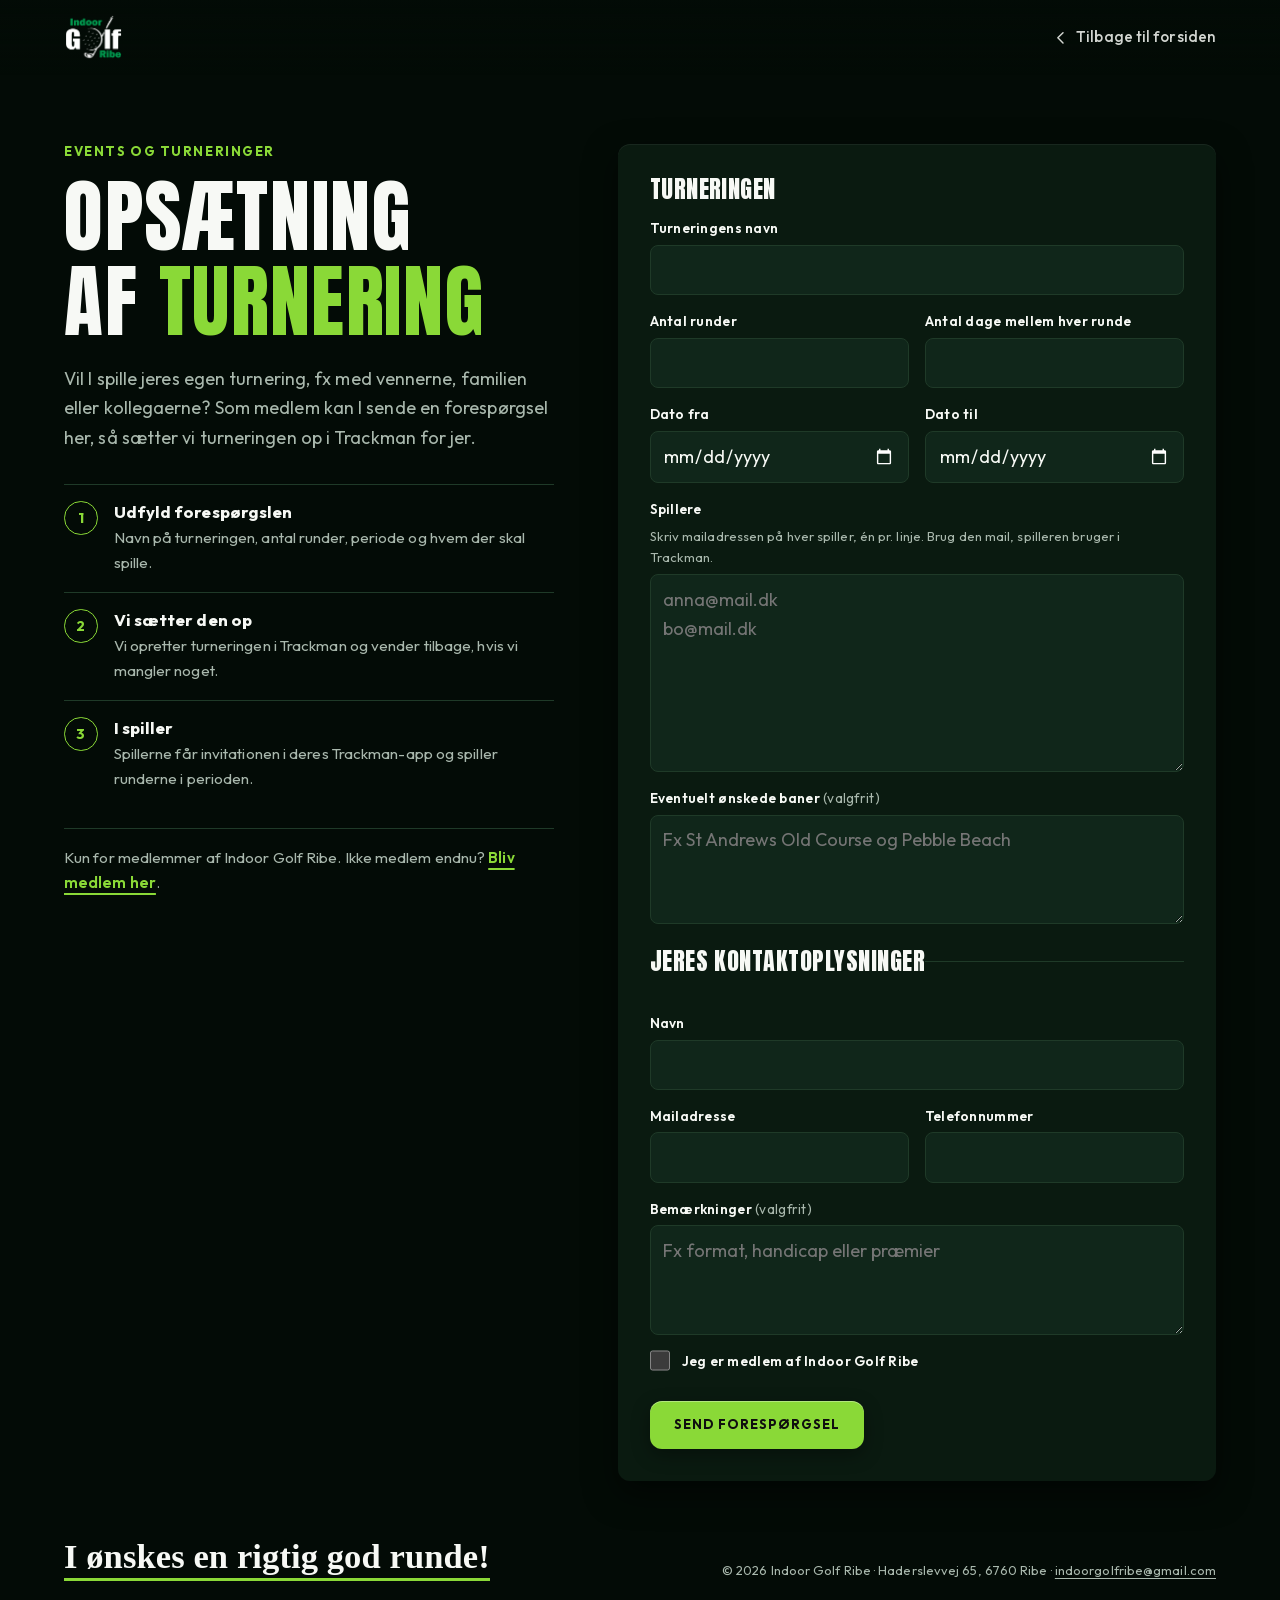
==== turnering.html @ a39b37d8 "Udgivelse 2026-11-09 09:23" ====
<!doctype html>
<html lang="da">
<head>
<meta charset="utf-8">
<meta name="viewport" content="width=device-width, initial-scale=1, viewport-fit=cover">
<title>Opsætning af turnering · Indoor Golf Ribe</title>
<meta name="description" content="Medlemmer af Indoor Golf Ribe kan få deres egen Trackman-turnering sat op, fx en privatturnering med vennerne. Send en forespørgsel med runder, datoer og spillere.">
<meta name="theme-color" content="#030b06">
<link rel="canonical" href="https://indoorgolfribe.dk/turnering.html">
<meta property="og:type" content="website">
<meta property="og:url" content="https://indoorgolfribe.dk/turnering.html">
<meta property="og:site_name" content="Indoor Golf Ribe">
<meta property="og:title" content="Opsætning af turnering · Indoor Golf Ribe">
<meta property="og:description" content="Få jeres egen Trackman-turnering sat op i Indoor Golf Ribe.">
<meta property="og:image" content="https://indoorgolfribe.dk/assets/og.jpg">
<meta property="og:locale" content="da_DK">
<link rel="icon" type="image/png" href="assets/favicon.png">
<link rel="preload" href="assets/fonts/anton-latin.woff2?v=20261109a" as="font" type="font/woff2" crossorigin>
<link rel="preload" href="assets/fonts/outfit-latin.woff2" as="font" type="font/woff2" crossorigin>
<link rel="stylesheet" href="fonts.css?v=20261109a">
<link rel="stylesheet" href="scrollcraft.css?v=20261109a">
<link rel="stylesheet" href="site.css?v=20261109b">
</head>
<body class="tpage-body">

<a class="skip" href="#turneringForm">Spring til formularen</a>

<header class="bar">
  <a class="bar__mark" href="./" aria-label="Indoor Golf Ribe, til forsiden">
    <img src="assets/logo-reversed.webp" width="480" height="377" alt="Indoor Golf Ribe">
  </a>
  <a class="bar__back" href="./#events"><svg viewBox="0 0 24 24" aria-hidden="true"><path d="M15 5l-7 7 7 7"/></svg>Tilbage til forsiden</a>
</header>

<main class="tpage">
  <div class="tpage__intro">
    <p class="tpage__kicker">Events og turneringer</p>
    <h1 class="sc-display sc-display--md tpage__title">Opsætning af <span class="acc">turnering</span></h1>
    <p class="sc-body tpage__lede">Vil I spille jeres egen turnering, fx med vennerne, familien eller kollegaerne? Som medlem kan I sende en forespørgsel her, så sætter vi turneringen op i Trackman for jer.</p>
    <ol class="tpage__steps">
      <li><span class="tpage__no">1</span><div><h2>Udfyld forespørgslen</h2><p>Navn på turneringen, antal runder, periode og hvem der skal spille.</p></div></li>
      <li><span class="tpage__no">2</span><div><h2>Vi sætter den op</h2><p>Vi opretter turneringen i Trackman og vender tilbage, hvis vi mangler noget.</p></div></li>
      <li><span class="tpage__no">3</span><div><h2>I spiller</h2><p>Spillerne får invitationen i deres Trackman-app og spiller runderne i perioden.</p></div></li>
    </ol>
    <p class="tpage__note">Kun for medlemmer af Indoor Golf Ribe. Ikke medlem endnu? <a class="link" href="./#kontakt">Bliv medlem her</a>.</p>
  </div>

  <form class="form tform" id="turneringForm" novalidate>
    <input type="hidden" name="access_key" value="275f80af-0066-410f-8146-d2064bddc298">
    <input type="hidden" name="subject" value="Ny turneringsforespørgsel fra indoorgolfribe.dk">
    <input type="hidden" name="from_name" value="Indoor Golf Ribe · turneringer">
    <input type="checkbox" name="botcheck" class="form__hp" tabindex="-1" autocomplete="off" aria-hidden="true">

    <fieldset class="tform__group">
      <legend>Turneringen</legend>
      <div class="field">
        <label for="t-navn">Turneringens navn</label>
        <input id="t-navn" name="turnering" autocomplete="off" maxlength="80" required>
        <p class="field__err" id="e-t-navn"></p>
      </div>
      <div class="field field--half">
        <label for="t-runder">Antal runder</label>
        <input id="t-runder" name="runder" type="number" inputmode="numeric" min="1" max="52" required>
        <p class="field__err" id="e-t-runder"></p>
      </div>
      <div class="field field--half">
        <label for="t-mellem">Antal dage mellem hver runde</label>
        <input id="t-mellem" name="dage_mellem_runder" type="number" inputmode="numeric" min="0" max="365" required>
        <p class="field__err" id="e-t-mellem"></p>
      </div>
      <div class="field field--half">
        <label for="t-fra">Dato fra</label>
        <input id="t-fra" name="dato_fra" type="date" required>
        <p class="field__err" id="e-t-fra"></p>
      </div>
      <div class="field field--half">
        <label for="t-til">Dato til</label>
        <input id="t-til" name="dato_til" type="date" required>
        <p class="field__err" id="e-t-til"></p>
      </div>
      <div class="field">
        <label for="t-spillere">Spillere</label>
        <p class="field__hint" id="h-t-spillere">Skriv mailadressen på hver spiller, én pr. linje. Brug den mail, spilleren bruger i Trackman.</p>
        <textarea id="t-spillere" name="spillere" rows="6" aria-describedby="h-t-spillere" placeholder="anna@mail.dk&#10;bo@mail.dk" required></textarea>
        <p class="field__count" id="c-t-spillere" aria-live="polite"></p>
        <p class="field__err" id="e-t-spillere"></p>
      </div>
      <div class="field">
        <label for="t-baner">Eventuelt ønskede baner <span class="opt">(valgfrit)</span></label>
        <textarea id="t-baner" name="oenskede_baner" rows="3" placeholder="Fx St Andrews Old Course og Pebble Beach"></textarea>
      </div>
    </fieldset>

    <fieldset class="tform__group">
      <legend>Jeres kontaktoplysninger</legend>
      <div class="field">
        <label for="t-kname">Navn</label>
        <input id="t-kname" name="navn" autocomplete="name" required>
        <p class="field__err" id="e-t-kname"></p>
      </div>
      <div class="field field--half">
        <label for="t-kmail">Mailadresse</label>
        <input id="t-kmail" name="email" type="email" autocomplete="email" required>
        <p class="field__err" id="e-t-kmail"></p>
      </div>
      <div class="field field--half">
        <label for="t-ktel">Telefonnummer</label>
        <input id="t-ktel" name="telefon" type="tel" autocomplete="tel" inputmode="tel" required>
        <p class="field__err" id="e-t-ktel"></p>
      </div>
      <div class="field">
        <label for="t-note">Bemærkninger <span class="opt">(valgfrit)</span></label>
        <textarea id="t-note" name="bemaerkninger" rows="3" placeholder="Fx format, handicap eller præmier"></textarea>
      </div>
      <div class="field">
        <label class="check" for="t-medlem">
          <input id="t-medlem" name="medlem" type="checkbox" value="Ja" required>
          <span>Jeg er medlem af Indoor Golf Ribe</span>
        </label>
        <p class="field__err" id="e-t-medlem"></p>
      </div>
    </fieldset>

    <div class="form__foot">
      <button class="btn" type="submit">Send forespørgsel</button>
      <p class="form__status" id="turneringStatus" role="status" aria-live="polite"></p>
    </div>
  </form>
</main>

<footer class="foot tpage__foot">
  <p class="signoff">I ønskes en rigtig god runde!</p>
  <p class="foot__small">© 2026 Indoor Golf Ribe · Haderslevvej 65, 6760 Ribe · <a class="foot__link" href="mailto:indoorgolfribe@gmail.com">indoorgolfribe@gmail.com</a></p>
</footer>

<script src="turnering.js?v=20261109b"></script>
</body>
</html>
---- fonts.css ----
/* Selvhostede skrifter (latin-subset fra Google Fonts). Outfit er én variabel fil til 400-700. */
@font-face { font-family: "Anton"; font-style: normal; font-weight: 400; font-display: swap; src: url(assets/fonts/anton-latin.woff2?v=20261103u) format("woff2"); }
@font-face { font-family: "Caveat"; font-style: normal; font-weight: 600; font-display: swap; src: url(assets/fonts/caveat-600-latin.woff2) format("woff2"); }
@font-face { font-family: "Outfit"; font-style: normal; font-weight: 400 700; font-display: swap; src: url(assets/fonts/outfit-latin.woff2) format("woff2"); }
---- scrollcraft.css ----
/* ============================================================================
   scrollcraft.css: the taste floor
   ----------------------------------------------------------------------------
   Two layers, and the split matters:

     TOKENS   what you override per brand. Colour roles, the type ramp, the
              spacing scale, elevation, motion. A brand is ~12 values.
     DEVICES  what the engine drives. Do not restyle these to taste; they are
              the mechanism. Style your own markup instead.

   Nothing here draws a "component". There are no card, badge, or pill classes,
   because a stylesheet that ships those is how every page built on it ends up
   with the same shapes. You get a floor and a vocabulary; the composition is
   yours.
   ========================================================================== */

/* ---------------------------------------------------------------- tokens -- */
:root {
  /* --- colour roles. Override these six and the page is rebranded. -------- */
  --sc-canvas:      #08090b;   /* the page ground. Drift interpolates this.   */
  --sc-surface:     #101217;   /* anything raised off the ground             */
  --sc-ink:         #f4f2ef;   /* primary text                               */
  --sc-ink-soft:    #9a9ba1;   /* secondary text. Tinted, never flat gray.   */
  --sc-accent:      #d8ff3e;   /* ONE accent. It owns a region, not confetti. */
  --sc-accent-ink:  #08090b;   /* text that sits on the accent               */

  --sc-hairline:    color-mix(in oklab, var(--sc-ink) 12%, transparent);
  --sc-hairline-strong: color-mix(in oklab, var(--sc-ink) 22%, transparent);

  /* --- type. Two families max. Display carries voice, text carries prose. - */
  --sc-font-display: "Instrument Sans", "Geist", system-ui, sans-serif;
  --sc-font-text:    "Geist", system-ui, sans-serif;
  --sc-font-mono:    "Geist Mono", ui-monospace, monospace;

  /* Fluid ramp. Tracking tightens as size grows because a face set at 6rem
     with 0 tracking reads loose; this is optical correction, not decoration. */
  --sc-t-xs:   clamp(0.75rem, 0.72rem + 0.15vw, 0.82rem);
  --sc-t-sm:   clamp(0.875rem, 0.84rem + 0.18vw, 0.95rem);
  --sc-t-base: clamp(1rem, 0.96rem + 0.22vw, 1.125rem);
  --sc-t-lg:   clamp(1.2rem, 1.1rem + 0.5vw, 1.5rem);
  --sc-t-xl:   clamp(1.6rem, 1.35rem + 1.2vw, 2.25rem);
  --sc-t-2xl:  clamp(2.1rem, 1.6rem + 2.4vw, 3.4rem);
  --sc-t-3xl:  clamp(2.8rem, 1.9rem + 4.2vw, 5rem);
  --sc-t-4xl:  clamp(3.4rem, 1.9rem + 6.6vw, 7.5rem);

  --sc-track-tight:  -0.035em;
  --sc-track-snug:   -0.02em;
  --sc-track-normal: -0.005em;
  --sc-track-wide:    0.08em;

  --sc-leading-none: 0.94;
  --sc-leading-tight: 1.06;
  --sc-leading-body: 1.62;

  --sc-measure: 62ch;

  /* --- space. 4px base: the useful middle steps an 8-only scale misses. --- */
  --sc-1: 0.25rem;  --sc-2: 0.5rem;   --sc-3: 0.75rem;  --sc-4: 1rem;
  --sc-5: 1.5rem;   --sc-6: 2rem;     --sc-7: 3rem;     --sc-8: 4rem;
  --sc-9: 6rem;     --sc-10: 8rem;    --sc-11: 12rem;

  /* Section rhythm is fluid so a phone doesn't inherit desktop air. */
  --sc-section: clamp(4.5rem, 9vw, 11rem);
  --sc-gutter:  clamp(1.25rem, 5vw, 5.5rem);
  --sc-maxw:    82rem;

  /* --- radius. Pick one scale for the page and hold it. ------------------- */
  --sc-r-sm: 6px;  --sc-r-md: 12px;  --sc-r-lg: 20px;  --sc-r-pill: 999px;

  /* --- elevation. Every shadow has an offset AND a soft blur, and is tinted
         to the canvas hue. A zero-offset coloured halo is decoration, not
         depth, so there isn't one here. ---------------------------------- */
  --sc-shadow-color: 220 40% 2%;
  --sc-e1: 0 1px 2px hsl(var(--sc-shadow-color) / 0.28),
           0 2px 6px -1px hsl(var(--sc-shadow-color) / 0.20);
  --sc-e2: 0 2px 4px hsl(var(--sc-shadow-color) / 0.24),
           0 8px 18px -4px hsl(var(--sc-shadow-color) / 0.30);
  --sc-e3: 0 4px 8px hsl(var(--sc-shadow-color) / 0.22),
           0 18px 40px -8px hsl(var(--sc-shadow-color) / 0.38),
           0 48px 90px -24px hsl(var(--sc-shadow-color) / 0.30);

  /* Edge light: a 1px top highlight sells a raised surface better than any
     amount of blur, because real raised things catch light on their lip. */
  --sc-edge: inset 0 1px 0 color-mix(in oklab, var(--sc-ink) 10%, transparent);

  /* --- motion. Built-in CSS easings are too weak for UI. ------------------ */
  --sc-ease-out:    cubic-bezier(0.23, 1, 0.32, 1);
  --sc-ease-in-out: cubic-bezier(0.77, 0, 0.175, 1);
  --sc-ease-drawer: cubic-bezier(0.32, 0.72, 0, 1);
  --sc-d-fast: 160ms;  --sc-d-base: 240ms;  --sc-d-slow: 420ms;

  --sc-z-stage: 1; --sc-z-copy: 20; --sc-z-chrome: 60;
}

/* --------------------------------------------------------------- reset -- */
*, *::before, *::after { box-sizing: border-box; }
html { -webkit-text-size-adjust: 100%; scroll-behavior: smooth; }
@media (prefers-reduced-motion: reduce) { html { scroll-behavior: auto; } }

body {
  margin: 0;
  background: var(--sc-canvas);
  color: var(--sc-ink);
  font-family: var(--sc-font-text);
  font-size: var(--sc-t-base);
  line-height: var(--sc-leading-body);
  letter-spacing: var(--sc-track-normal);
  -webkit-font-smoothing: antialiased;
  text-rendering: optimizeLegibility;
  font-synthesis-weight: none;
  overflow-x: clip;
}
img, video, canvas, svg { display: block; max-width: 100%; }
button, input, select, textarea { font: inherit; color: inherit; }

/* ------------------------------------------------- the browser surfaces --
   The parts you did not draw still carry the design. Selection, caret, focus
   ring, scrollbar and tabular numerals all ship with defaults that belong to no
   design system. Theming them is the cheapest signal that a page was built
   rather than assembled, and it is the step that gets skipped most reliably. */
::selection { background: var(--sc-accent); color: var(--sc-accent-ink); }
:root { caret-color: var(--sc-accent); accent-color: var(--sc-accent); }
:focus-visible {
  outline: 2px solid var(--sc-accent);
  outline-offset: 3px;
  border-radius: var(--sc-r-sm);
}
:where(a) { color: inherit; text-decoration-thickness: 1px; text-underline-offset: 0.22em; }
@supports (scrollbar-color: auto) {
  html { scrollbar-color: color-mix(in oklab, var(--sc-ink) 26%, transparent) transparent; scrollbar-width: thin; }
}
:where(table, .sc-nums, [data-sc-count]) { font-variant-numeric: tabular-nums; }

/* ----------------------------------------------------------- typography -- */
.sc-display {
  font-family: var(--sc-font-display);
  font-weight: 500;
  line-height: var(--sc-leading-none);
  letter-spacing: var(--sc-track-tight);
  text-wrap: balance;
  margin: 0;
}
.sc-display--xl { font-size: var(--sc-t-4xl); }
.sc-display--lg { font-size: var(--sc-t-3xl); }
.sc-display--md { font-size: var(--sc-t-2xl); letter-spacing: var(--sc-track-snug); }
.sc-lede {
  font-size: var(--sc-t-lg);
  line-height: 1.44;
  letter-spacing: var(--sc-track-snug);
  color: var(--sc-ink);
  max-width: 46ch;
  text-wrap: pretty;
  margin: 0;
}
.sc-body { max-width: var(--sc-measure); color: var(--sc-ink-soft); text-wrap: pretty; margin: 0; }
.sc-label {
  font-family: var(--sc-font-mono);
  font-size: var(--sc-t-xs);
  letter-spacing: var(--sc-track-wide);
  text-transform: uppercase;
  color: var(--sc-ink-soft);
}

/* ---------------------------------------------------------------- layout -- */
.sc-wrap { width: 100%; max-width: var(--sc-maxw); margin-inline: auto; padding-inline: var(--sc-gutter); }
.sc-section { padding-block: var(--sc-section); }
/* More space above a heading than below it: the gap belongs to the boundary,
   not to the pair. */
.sc-stack > * + * { margin-top: var(--sc-4); }
.sc-stack > :is(h1,h2,h3) { margin-top: var(--sc-7); }
.sc-stack > :is(h1,h2,h3):first-child { margin-top: 0; }
.sc-rule { height: 1px; border: 0; background: var(--sc-hairline); margin: 0; }

/* =============================================================== DEVICES ==
   Driven by the engine. Restyle your own markup, not these.                */

.sc-act--pinned { position: relative; }
.sc-stage {
  position: sticky; top: 0;
  height: 100vh; height: 100svh;
  overflow: clip;
  z-index: var(--sc-z-stage);
}

/* scrub / sequence media */
.sc-stage :is(video[data-sc-scrub], canvas[data-sc-sequence], .sc-stage__poster) {
  position: absolute; inset: 0;
  width: 100%; height: 100%;
  object-fit: cover;
}
video[data-sc-scrub] { opacity: 0; transition: opacity 380ms var(--sc-ease-out); }
.sc-has-clip video[data-sc-scrub] { opacity: 1; }
/* The poster is a live frame-holder, not a placeholder: it stays up until a
   real video frame has painted, which is what stops the blank-stage flash. */
.sc-stage__poster { z-index: 0; transition: opacity 380ms var(--sc-ease-out); }
.sc-has-clip .sc-stage__poster { opacity: 0; }

/* A scrim only where text sits. A full-frame darkening layer flattens the
   image everywhere to fix contrast in one corner. */
.sc-scrim {
  position: absolute; inset: 0; pointer-events: none; z-index: 1;
  background: linear-gradient(
    var(--sc-scrim-angle, 180deg),
    color-mix(in oklab, var(--sc-canvas) var(--sc-scrim-a, 78%), transparent) 0%,
    color-mix(in oklab, var(--sc-canvas) 30%, transparent) 42%,
    transparent 68%);
}
/* Point the scrim at the copy. A scrim gradient that darkens the top while the
   copy sits at the bottom fixes contrast nowhere and flattens the image
   everywhere, which is the most common way text-over-video goes wrong. */
.sc-scrim--bottom { --sc-scrim-angle: 0deg; }
.sc-scrim--left   { --sc-scrim-angle: 90deg; }
.sc-scrim--right  { --sc-scrim-angle: 270deg; }

/* Corner scrims, for copy anchored to a corner. An edge gradient has to darken
   a whole band across the frame to cover one corner; a corner gradient puts the
   density where the text is and leaves the rest of the image alone. Pair with
   .sc-copy--lead / .sc-copy--trail. */
.sc-scrim--lead {
  background: linear-gradient(to top right,
    color-mix(in oklab, var(--sc-canvas) 94%, transparent) 0%,
    color-mix(in oklab, var(--sc-canvas) 72%, transparent) 30%,
    color-mix(in oklab, var(--sc-canvas) 30%, transparent) 52%,
    transparent 72%);
}
.sc-scrim--trail {
  background: linear-gradient(to top left,
    color-mix(in oklab, var(--sc-canvas) 94%, transparent) 0%,
    color-mix(in oklab, var(--sc-canvas) 72%, transparent) 30%,
    color-mix(in oklab, var(--sc-canvas) 30%, transparent) 52%,
    transparent 72%);
}
/* A band across the bottom, for copy that spans the full width of the frame.
   That is what both corner anchors become below 860px, and it is also the right
   shape whenever the copy block is wider than a corner. */
.sc-scrim--band {
  background: linear-gradient(to top,
    color-mix(in oklab, var(--sc-canvas) 94%, transparent) 0%,
    color-mix(in oklab, var(--sc-canvas) 74%, transparent) 22%,
    color-mix(in oklab, var(--sc-canvas) 30%, transparent) 42%,
    transparent 58%);
}
.sc-scrim--vignette {
  background: radial-gradient(120% 90% at 50% 45%, transparent 40%,
              color-mix(in oklab, var(--sc-canvas) 70%, transparent) 100%);
}

/* copy over a stage.
   max-width is in rem, never ch. A `ch` on this container resolves against the
   CONTAINER's font-size (body size), not the display size of the heading inside
   it, so `max-width: 20ch` here silently produces a ~180px column and wraps a
   hero headline to six lines. Set a ch measure on the text element itself. */
.sc-copy {
  position: absolute; z-index: var(--sc-z-copy);
  inset-inline: var(--sc-gutter);
  max-width: min(46rem, 76vw);
  will-change: opacity, transform;
}
.sc-copy--lead   { left: var(--sc-gutter); bottom: clamp(3rem, 12vh, 9rem); }
/* inset-inline FIRST. It is the shorthand for left+right, so declaring it after
   `left: 50%` resets left to auto and the block drifts off the left edge. */
.sc-copy--center { inset-inline: auto; left: 50%; top: 50%; translate: -50% -50%; text-align: center; }
.sc-copy--trail  { inset-inline: auto; right: var(--sc-gutter); bottom: clamp(3rem, 12vh, 9rem); text-align: right; }

/* cue defaults: the engine writes opacity/transform inline, these are the
   pre-paint state so nothing flashes before the first read() */
[data-sc-cue] { opacity: 0; will-change: opacity, transform; }
.sc-ready [data-sc-cue] { transition: none; }

/* kinetic split */
.sc-split { display: inline-block; overflow: hidden; vertical-align: top; }
/* Descenders live below the baseline; a line mask clipped to the line box eats
   the tails off g, y, p, j. The padding buys them room back. */
.sc-split--line { display: block; padding-bottom: 0.14em; margin-bottom: -0.14em; }
.sc-split__i { display: inline-block; will-change: transform, opacity; }
.sc-is-split { opacity: 1 !important; }

/* horizontal rail */
[data-sc-pan] { display: flex; will-change: transform; }

/* reveal + parallax */
[data-sc-reveal] { will-change: clip-path; }
[data-sc-parallax] { will-change: transform; }

/* flow reveal (fires once) */
[data-sc-in], [data-sc-stagger] > * {
  opacity: 0;
  transform: translate3d(0, 14px, 0);
  transition: opacity 620ms var(--sc-ease-out), transform 620ms var(--sc-ease-out);
}
[data-sc-in].sc-in, [data-sc-stagger] > .sc-in { opacity: 1; transform: none; }

/* pointer devices */
[data-sc-tilt] { transform-style: preserve-3d; will-change: transform; }
[data-sc-magnet] { will-change: transform; }
/* isolation always; position only if nothing more specific already set it.
   Written with :where() (zero specificity) on purpose: a plain `position:
   relative` here has the same weight as `.sc-stage` and, being later in the
   file, silently wins. A stage carrying both attributes then stops being
   sticky and the whole act scrolls away instead of pinning. */
[data-sc-spotlight] { isolation: isolate; }
:where([data-sc-spotlight]) { position: relative; }
[data-sc-spotlight]::after {
  content: ""; position: absolute; inset: 0; pointer-events: none; z-index: 2;
  background: radial-gradient(
    28rem 28rem at calc(var(--sc-mx, 0.5) * 100%) calc(var(--sc-my, 0.5) * 100%),
    color-mix(in oklab, var(--sc-accent) 16%, transparent), transparent 70%);
  opacity: 0; transition: opacity var(--sc-d-slow) var(--sc-ease-out);
}
[data-sc-spotlight]:hover::after { opacity: 1; }

/* =========================================================== WORLDFLIGHT ==
   One fixed stage for the whole page. The only thing in document flow is the
   spacer, and it is empty. If you find yourself adding a section here, you want
   act mode instead: the moment a real block scrolls past the fixed stage, the
   page has a seam again and the whole point is gone.                        */

[data-sc-mode="worldflight"] { position: relative; }

.sc-world {
  position: fixed; inset: 0;
  overflow: clip;
  z-index: var(--sc-z-stage);
  background: var(--sc-canvas);
}

/* Every leg is mounted for the life of the page and stacked in the same box.
   The engine owns opacity, visibility and z-index here; do not set them. */
.sc-world__seg {
  position: absolute; inset: 0;
  opacity: 0;
  will-change: opacity;
}
.sc-world__seg > :is(video, img, canvas) {
  position: absolute; inset: 0;
  width: 100%; height: 100%;
  object-fit: cover;
}
/* The poster is the frame-holder AND the first camera move: the engine pushes
   it in slowly until a real decoded frame is available to replace it. */
.sc-world__poster {
  z-index: 0;
  transform-origin: 50% 50%;
  transition: opacity 420ms var(--sc-ease-out);
}
.sc-world__seg > video { z-index: 1; }
.sc-world__seg.sc-has-clip .sc-world__poster { opacity: 0; }
/* The act stylesheet lights a clip through its ancestor act. A worldflight leg
   has no act, so match the class the engine also writes on the clip itself. */
video[data-sc-scrub].sc-has-clip { opacity: 1; }

/* The copy layer is fixed too, and inert by default: the engine hands
   pointer-events back to a block only while it is actually legible. */
.sc-world__copy {
  position: fixed; inset: 0;
  z-index: var(--sc-z-copy);
  pointer-events: none;
}
.sc-world__scrim { position: absolute; inset: 0; pointer-events: none; z-index: 0; }
[data-sc-copy] {
  opacity: 0;
  pointer-events: none;
  will-change: opacity, transform;
}
.sc-ready [data-sc-copy] { transition: none; }

/* The track. Empty on purpose. */
.sc-world__spacer { pointer-events: none; }

/* scroll progress */
[data-sc-progress] {
  position: fixed; inset: 0 0 auto 0; height: 2px; z-index: var(--sc-z-chrome);
  background: var(--sc-accent); transform-origin: 0 50%; transform: scaleX(0);
  will-change: transform;
}

/* ----------------------------------------------------------- atmosphere --
   Depth is not only shadow. Grain keeps a flat dark ground from banding, and
   it is the difference between "a dark page" and "a lit room". */
.sc-grain { position: fixed; inset: 0; pointer-events: none; z-index: 3; opacity: 0.045; }
.sc-grain::before {
  content: ""; position: absolute; inset: -50%;
  background-image: url("data:image/svg+xml;utf8,<svg xmlns='http://www.w3.org/2000/svg' width='140' height='140'><filter id='n'><feTurbulence type='fractalNoise' baseFrequency='0.85' numOctaves='3'/></filter><rect width='140' height='140' filter='url(%23n)'/></svg>");
}

/* -------------------------------------------------------- reduced motion -- */
@media (prefers-reduced-motion: reduce) {
  /* Fewer and gentler, not zero. Opacity still carries the reveal so the page
     is comprehensible; every position change is dropped. */
  [data-sc-in], [data-sc-stagger] > * { transform: none; transition-duration: 220ms; }
  [data-sc-parallax], [data-sc-pan], .sc-split__i { transform: none !important; }
  /* A wipe is a position change too. Show reveal content settled. */
  [data-sc-reveal] { clip-path: none !important; }
  /* A rail's transform IS its navigation, not decoration. Zeroing it the way
     parallax and kinetic type are zeroed parks the act on its first screenful
     and makes everything past the fold unreachable: a device degrading into
     missing content. Hand the travel back to the reader as an ordinary scroll
     region instead, so the same items are all still gettable without motion.
     A build that would rather re-lay the rail out as a grid can still do that;
     this is the floor, not the ceiling. */
  [data-sc-act="pan"] .sc-stage,
  [data-sc-act="pan"] [data-sc-stage] {
    overflow-x: auto; overflow-y: hidden;
    overscroll-behavior-x: contain;
    scroll-snap-type: x proximity;
  }
  [data-sc-pan] > * { scroll-snap-align: center; }
  [data-sc-spotlight]::after { display: none; }
  /* A worldflight keeps its whole story here. No clip is ever fetched, so the
     posters are the film, and they cross-dissolve through exactly the same
     seams at exactly the same scroll positions. The push-in and the copy drift
     are the only things that go. */
  .sc-world__poster, [data-sc-copy] { transform: none !important; }
}

/* --------------------------------------------------------------- mobile -- */
@media (max-width: 860px) {
  .sc-copy { inset-inline: var(--sc-gutter); max-width: none; }
  .sc-copy--trail { text-align: left; }
  .sc-stage { height: 100svh; }
  /* .sc-copy--trail re-anchors to the left and spans the full width here, so a
     bottom-RIGHT corner gradient darkens the one corner the copy just left and
     guarantees a contrast failure over any bright clip. Point the density at
     the copy: the same band .sc-scrim--band paints. */
  .sc-scrim--trail {
    background: linear-gradient(to top,
      color-mix(in oklab, var(--sc-canvas) 94%, transparent) 0%,
      color-mix(in oklab, var(--sc-canvas) 74%, transparent) 22%,
      color-mix(in oklab, var(--sc-canvas) 30%, transparent) 42%,
      transparent 58%);
  }
}
---- site.css ----
/* Indoor Golf Ribe. Tokens fra designsystemet "Indoor Golf Ribe":
   natgolf under spots, ét lime-lys, varmt træ. */
:root {
  --sc-canvas:     #030b06;  /* ground */
  --sc-surface:    #0a1a10;  /* surface */
  --sc-ink:        #f7f9f5;  /* ink */
  --sc-ink-soft:   #a9b8ad;  /* ink-muted */
  --sc-accent:     #8ad937;  /* lime */
  --sc-accent-ink: #0f0f0f;  /* on-lime */
  --sc-font-display: "Anton", "Bebas Neue", Impact, sans-serif;
  --sc-font-text:    "Outfit", "Helvetica Neue", Arial, sans-serif;

  --raised: #10261a;
  --line: #1f3a28;
  --fairway: #00994e;
  --hairline: #f7f9f566;
  --glow-lime: 0 0 0 1px #8ad937, 0 0 28px rgba(138, 217, 55, 0.22);
  --lift: 0 12px 32px rgba(0, 0, 0, 0.55);
  --r-md: 12px;
  --r-lg: 24px;
}

/* Anton er kondenseret og står i versaler: luft, ikke negativ tracking. */
.sc-display {
  font-weight: 400;
  text-transform: uppercase;
  letter-spacing: 0.01em;
  line-height: 1.04;
}
/* Danske versaler: ringen over Å og stregen i Ø rager over linjeboksen.
   Kinetic-masken skal give plads opad, ellers læses BÅSE som BASE. */
.sc-split--line { padding-top: 0.2em; margin-top: -0.2em; }
.sc-display--md { letter-spacing: 0.02em; line-height: 1.06; }
.acc { color: var(--sc-accent); }
body { line-height: 1.64; letter-spacing: 0.005em; }
.sc-body { font-size: var(--sc-t-base); }
:focus-visible { outline: 3px solid var(--sc-accent); outline-offset: 2px; }

.skip {
  position: fixed; left: 1rem; top: -4rem; z-index: 100;
  background: var(--sc-accent); color: var(--sc-accent-ink);
  padding: 0.6rem 1rem; border-radius: var(--r-md); font-weight: 700;
}
.skip:focus { top: 1rem; }

/* Scroll-fade fra "Priser og medlemskab" og ned (site.js sætter --rv 0→1 efter scroll).
   :where() holder specificiteten lav, så kortenes egne hover-transitions (senere i filen) vinder. */
:where([data-sc-in], [data-sc-stagger] > *).rv { transition: none; }
.rv.rv.rv {
  opacity: var(--rv, 1);
  translate: 0 calc((1 - var(--rv, 1)) * 2.75rem);
}

/* ------------------------------------------------------------- knapper -- */
.btn {
  display: inline-flex; align-items: center; justify-content: center;
  min-height: 3rem; padding: 0 1.5rem;
  background: var(--sc-accent); color: var(--sc-accent-ink);
  border: 0; border-radius: var(--r-md);
  font: 700 0.82rem/1 var(--sc-font-text); letter-spacing: 0.08em; text-transform: uppercase;
  text-decoration: none; white-space: nowrap; cursor: pointer;
  box-shadow: 0 6px 18px rgba(0, 0, 0, 0.35), inset 0 1px 0 rgba(255, 255, 255, 0.35);
  transition: transform 140ms var(--sc-ease-out), background-color 160ms var(--sc-ease-out);
}
.btn:active { transform: scale(0.97); }
.btn:disabled { opacity: 0.55; cursor: progress; }
@media (hover: hover) and (pointer: fine) { .btn:hover { background: #9be64a; } }
.btn--small { min-height: 2.5rem; padding: 0 1.1rem; font-size: 0.74rem; }
.link {
  color: var(--sc-accent); font-weight: 600; text-decoration: underline;
  text-decoration-thickness: 2px; text-underline-offset: 0.3em;
}

/* --------------------------------------------------------------- bjælke -- */
.bar {
  position: fixed; inset: 0 0 auto 0; z-index: var(--sc-z-chrome);
  display: flex; align-items: center; gap: 2rem;
  padding: 0.9rem var(--sc-gutter);
  background: linear-gradient(to bottom, rgba(3, 11, 6, 0.82), rgba(3, 11, 6, 0));
}
.bar__mark img { width: auto; height: 46px; }
.bar__nav { display: flex; gap: 1.6rem; margin-left: auto; }
.bar__nav a {
  color: var(--sc-ink); text-decoration: none; font-weight: 500; font-size: 0.95rem;
  opacity: 0.82; transition: opacity 160ms var(--sc-ease-out);
}
.bar__nav a:hover { opacity: 1; }
@media (max-width: 860px) {
  /* Tættere og længere toning, så tekst der scroller under logoet ikke kolliderer med det.
     Bjælken lader tryk falde igennem undtagen på logo og knap. */
  .bar {
    gap: 1rem; padding-block: 0.7rem 1.5rem; pointer-events: none;
    background: linear-gradient(to bottom, rgba(3, 11, 6, 0.95) 0%, rgba(3, 11, 6, 0.82) 58%, rgba(3, 11, 6, 0));
  }
  .bar > * { pointer-events: auto; }
  .bar__nav { display: none; }
  .bar .btn { margin-left: auto; min-height: 2.75rem; }
  .bar__mark { display: block; padding-block: 3px; }
  .bar__mark img { height: 38px; }
}

/* ------------------------------------------------------------ mobilmenu -- */
.bar__menu, .mnav { display: none; }
.bar__menu {
  place-content: center; gap: 6px; flex: none; width: 2.75rem; height: 2.75rem;
  border: 1px solid rgba(244, 247, 240, 0.22); border-radius: 0.8rem;
  background: rgba(3, 11, 6, 0.45); backdrop-filter: blur(8px); -webkit-backdrop-filter: blur(8px);
  cursor: pointer; transition: border-color 250ms var(--sc-ease-out), background-color 250ms var(--sc-ease-out);
}
.bar__menu span {
  display: block; width: 18px; height: 2px; border-radius: 2px; background: var(--sc-ink);
  transition: transform 420ms var(--sc-ease-out), background-color 250ms;
}
.bar__menu[aria-expanded="true"] { border-color: var(--sc-accent); }
.bar__menu[aria-expanded="true"] span { background: var(--sc-accent); }
.bar__menu[aria-expanded="true"] span:first-child { transform: translateY(4px) rotate(45deg); }
.bar__menu[aria-expanded="true"] span:last-child { transform: translateY(-4px) rotate(-45deg); }
.bar__menu:focus-visible { outline: 3px solid var(--sc-accent); outline-offset: 2px; }
@media (max-width: 860px) {
  .bar__menu { display: grid; }
  /* Ligger under bjælken, så logo, Book-knap og luk-knap bliver stående øverst. */
  .mnav {
    position: fixed; inset: 0; z-index: calc(var(--sc-z-chrome) - 1);
    display: flex; flex-direction: column; justify-content: space-between;
    padding: 6.5rem var(--sc-gutter) calc(1.75rem + env(safe-area-inset-bottom));
    background: radial-gradient(120% 70% at 100% 0%, rgba(138, 217, 55, 0.12), transparent 60%), rgba(3, 11, 6, 0.97);
    backdrop-filter: blur(14px); -webkit-backdrop-filter: blur(14px);
    opacity: 0; visibility: hidden; transition: opacity 380ms var(--sc-ease-out), visibility 0s linear 380ms;
  }
  .mnav.is-open { opacity: 1; visibility: visible; transition: opacity 380ms var(--sc-ease-out); }
  .mnav__nav { display: flex; flex-direction: column; }
  .mnav__nav a {
    display: flex; align-items: baseline; gap: 1rem; padding: 0.55rem 0;
    border-bottom: 1px solid var(--line); color: var(--sc-ink); text-decoration: none;
    font: 400 clamp(2.2rem, 11vw, 3.2rem)/1.15 var(--sc-font-display); text-transform: uppercase; letter-spacing: 0.01em;
    opacity: 0; transform: translateY(14px);
    transition: opacity 450ms var(--sc-ease-out), transform 550ms var(--sc-ease-out), color 200ms;
  }
  .mnav.is-open .mnav__nav a { opacity: 1; transform: none; }
  .mnav.is-open .mnav__nav a:nth-child(2) { transition-delay: 40ms; }
  .mnav.is-open .mnav__nav a:nth-child(3) { transition-delay: 80ms; }
  .mnav.is-open .mnav__nav a:nth-child(4) { transition-delay: 120ms; }
  .mnav.is-open .mnav__nav a:nth-child(5) { transition-delay: 160ms; }
  .mnav.is-open .mnav__nav a:nth-child(6) { transition-delay: 200ms; }
  .mnav__nav a:active, .mnav__nav a:hover { color: var(--sc-accent); }
  .mnav__no { font: 600 0.75rem/1 var(--sc-font-text); letter-spacing: 0.1em; color: var(--sc-accent); }
  .mnav__foot { display: flex; align-items: center; justify-content: space-between; gap: 1rem; padding-top: 1.5rem; }
  .mnav__foot p { margin: 0; text-align: right; font-size: 0.85rem; line-height: 1.45; color: var(--sc-ink-soft); }
  @media (max-height: 640px) {
    .mnav { padding-top: 5.25rem; }
    .mnav__nav a { font-size: clamp(1.8rem, 9vw, 2.4rem); padding: 0.35rem 0; }
  }
}
@media (prefers-reduced-motion: reduce) {
  .mnav, .mnav__nav a, .bar__menu span { transition: none; }
}

/* ----------------------------------------------------------------- hero -- */
.hero__photo { position: absolute; inset: -12vh 0 -12vh; }
.hero__photo img, .hero__photo picture {
  width: 100%; height: 100%; object-fit: cover; object-position: 60% 50%;
  transform: scale(calc(1.08 - var(--sc-p, 0) * 0.06));
}
.hero__scrim {
  position: absolute; inset: 0; z-index: 1; pointer-events: none;
  background:
    linear-gradient(to top right, rgba(3, 11, 6, 0.96) 0%, rgba(3, 11, 6, 0.78) 30%, rgba(3, 11, 6, 0.2) 58%, transparent 74%),
    linear-gradient(to bottom, rgba(3, 11, 6, 0.55), transparent 22%);
}
.hero__copy { max-width: min(48rem, 80vw); }
.hero__copy h1 { font-size: clamp(3.6rem, 1.6rem + 7.4vw, 8.6rem); line-height: 1.24; }
.hero__kicker {
  display: block; margin-bottom: 0.9rem;
  font: 700 clamp(0.8rem, 0.7rem + 0.3vw, 0.95rem)/1.2 var(--sc-font-text);
  letter-spacing: 0.12em; text-transform: uppercase; color: var(--sc-accent);
}
.hero__sub { font-size: var(--sc-t-lg); line-height: 1.45; max-width: 30ch; margin: 1.25rem 0 1.75rem; color: var(--sc-ink); }
@media (max-width: 860px) {
  .hero__copy h1 { font-size: clamp(3.4rem, 15vw, 4.6rem); }
  /* Mobil har sit eget portrætfoto (hero-hall-m): gangen, lampen og båsene i toppen, teksten på gulvet. */
  .hero__photo img { object-position: 40% 50%; }
  .hero__scrim {
    background: linear-gradient(to top, rgba(3, 11, 6, 0.97) 0%, rgba(3, 11, 6, 0.86) 34%, rgba(3, 11, 6, 0.3) 58%, transparent 72%),
      linear-gradient(to bottom, rgba(3, 11, 6, 0.55), transparent 22%);
  }
  /* Peak-videoen og dens billeder er 9:16 på telefonen, så de fylder skærmen uden at beskæres i siderne. */
  .peak video[data-sc-scrub], .peak .sc-stage__poster, .peak__end { object-position: 50% 50%; }
}
/* Høje telefoner: teksten og knappen løftes, så scroll-hinten har luft nederst. */
@media (max-width: 860px) and (orientation: portrait) and (min-height: 700px) {
  .hero .sc-copy--lead { bottom: calc(8.5rem + env(safe-area-inset-bottom, 0px)); }
  .hero__sub { margin: 1rem 0 1.4rem; }
}

/* ---------------------------------------------------------------- fakta -- */
.facts__stage { display: grid; align-items: center; }
.facts__four {
  position: absolute; right: -2vw; bottom: -14vh;
  font: 400 min(110vh, 62vw)/0.8 var(--sc-font-display);
  color: var(--raised); user-select: none;
  transform: translateY(calc(var(--sc-p, 0) * -8vh));
}
.facts__inner {
  position: relative; z-index: 2;
  width: 100%; max-width: var(--sc-maxw); margin-inline: auto; padding-inline: var(--sc-gutter);
}
.facts__title { max-width: 17ch; font-size: min(4rem, 1.6rem + 3.2vw, 8.5svh); }
.facts__list { display: grid; grid-template-columns: repeat(3, minmax(0, 1fr)); gap: 2.5rem; margin: 3.5rem 0 0; max-width: 62rem; }
.facts__list div { border-top: 1px solid var(--line); padding-top: 1.1rem; }
.facts__list dt { font-weight: 700; font-size: var(--sc-t-lg); color: var(--sc-accent); }
/* Fine stregikoner i blødt hvid med én lime detalje; tegnes af scroll (factIcons i site.js) */
.facts__icon {
  display: block; width: 2.9rem; height: 2.9rem; margin-bottom: 1.1rem; overflow: visible;
  color: var(--sc-ink-soft);
}
.facts__icon * { fill: none; stroke: currentColor; stroke-width: 1.4; stroke-linecap: round; stroke-linejoin: round; }
.facts__icon .ic-acc { stroke: var(--sc-accent); }
.facts__icon .ic-dot { fill: var(--sc-accent); stroke: none; }
.facts__icon .ic-fade { opacity: var(--o, 1); }
/* js-draw sættes af site.js; uden JS står ikonerne bare færdigtegnede */
/* Startværdier før første scroll-frame; site.js skriver derefter offset/opacity inline */
.js-draw .facts__icon .ic-draw { stroke-dasharray: 1; stroke-dashoffset: 1; }
.js-draw .facts__icon .ic-fade { opacity: 0; }
@media (prefers-reduced-motion: reduce) {
  .js-draw .facts__icon .ic-draw { stroke-dashoffset: 0 !important; }
  .js-draw .facts__icon .ic-fade { opacity: var(--o, 1) !important; }
}
.facts__list dd { margin: 0.4rem 0 0; color: var(--sc-ink-soft); }
@media (max-width: 860px) {
  /* Hele akten skal kunne stå på én telefonskærm under bjælken: ikonet ved siden af punktets navn. */
  .facts__stage { padding-top: 4.5rem; }
  .facts__list { grid-template-columns: 1fr; gap: 1rem; margin-top: 1.5rem; }
  .facts__list div { padding-top: 0.9rem; }
  .facts__list dt { display: flex; align-items: center; gap: 0.8rem; }
  .facts__icon { width: 2.3rem; height: 2.3rem; margin: 0; flex: none; }
  .facts__four { font-size: 90vw; bottom: -6vh; }
}
/* Telefon på højkant: titlen skaleres efter bredden, så "simulatorer." står på én linje og akten
   kan være på skærmen selv på smalle telefoner med forstørret visning (fx Samsung, ca. 320px bred). */
@media (max-width: 860px) and (orientation: portrait) {
  .facts__stage { padding-top: 4rem; }
  .facts__title { font-size: min(var(--sc-t-3xl), 11.5vw, 6.2svh); max-width: none; }
  .facts__list { margin-top: min(1.5rem, 2.5svh); gap: min(1rem, 1.8svh); }
  .facts__list div { padding-top: min(0.9rem, 1.6svh); }
  .facts__list dt { font-size: min(var(--sc-t-lg), 5.4vw); }
  .facts__icon { width: 2rem; height: 2rem; }
  .facts__list dd { line-height: 1.45; font-size: min(1rem, 4.6vw); }
}
/* Telefon på langs: tre punkter side om side og mindre titel, så akten stadig kan stå på én skærm. */
@media (max-width: 860px) and (max-height: 500px) and (orientation: landscape) {
  .facts__stage { padding-top: 3.6rem; }
  .facts__title { font-size: 2.1rem; max-width: none; }
  .facts__list { grid-template-columns: repeat(3, minmax(0, 1fr)); gap: 1.2rem; margin-top: 0.9rem; }
  .facts__list div { padding-top: 0.6rem; }
  .facts__list dt { font-size: 1rem; }
  .facts__icon { width: 1.8rem; height: 1.8rem; }
  .facts__list dd { font-size: 0.85rem; line-height: 1.4; }
}

/* ----------------------------------------------------------------- pan -- */
.bays .sc-stage, .bays [data-sc-stage] { display: flex; align-items: center; }
.rail { gap: clamp(1.5rem, 3vw, 3rem); padding-inline: var(--sc-gutter); align-items: flex-end; }
.rail > * { flex: none; }
.rail__lead { width: clamp(17rem, 26vw, 26rem); align-self: center; }
.rail__lead p { margin-top: 1rem; }
/* "Simulatorerne" er ét langt ord (~6 em i Anton): skaler det, så det bliver i kolonnen og ikke rammer første kort. */
.rail__lead h2 { font-size: min(var(--sc-t-3xl), calc(clamp(17rem, 26vw, 26rem) / 6.2)); }
.item { width: clamp(17rem, 30vw, 30rem); }
.item--wide { width: clamp(19rem, 44vw, 44rem); }
.item__media { border-radius: var(--r-lg); overflow: hidden; box-shadow: var(--lift); aspect-ratio: 4 / 3; background: var(--sc-surface); }
.item--wide .item__media { aspect-ratio: 16 / 10; }
.item__media--dark { background: #000; }
.item__media img { width: 100%; height: 100%; object-fit: cover; }
/* <picture> giver kun mobilen et mindre billede; layoutet styres stadig af <img>. */
.item__media picture, .events__photo picture { display: contents; }
.item h3 { font: 700 var(--sc-t-xl)/1.15 var(--sc-font-text); margin: 1.25rem 0 0.35rem; }
.item p { margin: 0; color: var(--sc-ink-soft); max-width: 40ch; }
.item small { display: block; margin-top: 0.4rem; color: var(--sc-ink-soft); opacity: 0.8; font-size: 0.75rem; }
.rail__note { width: clamp(16rem, 24vw, 24rem); align-self: center; padding-right: 2vw; }
.rail__note .link { display: inline-block; margin-top: 0.6rem; padding-block: 0.65rem; }
@media (prefers-reduced-motion: no-preference) {
  .rail > .item { opacity: calc(0.55 + var(--sc-p, 0) * 2); }
}
@media (max-width: 860px) {
  .rail__lead, .item, .item--wide, .rail__note { width: 80vw; }
  .rail__lead h2 { font-size: min(var(--sc-t-3xl), calc(80vw / 6.2)); }
}

/* -------------------------------------------------------------- stilhed -- */
/* Neonskilt. site.js skriver --lit (0-1) pr. bogstav, --glow (samlet lysstyrke)
   og --tube (stregen under) ud fra aktens fremdrift. Uden JS står skiltet tændt. */
.hush__stage { display: grid; place-items: center; align-content: center; row-gap: clamp(0.5rem, 2vh, 1.5rem); padding-inline: var(--sc-gutter); overflow: hidden; }
.hush__glow {
  position: absolute; left: 50%; top: 50%; width: min(110vw, 80rem); aspect-ratio: 2.4;
  translate: -50% -50%; pointer-events: none;
  background: radial-gradient(closest-side, rgba(138, 217, 55, 0.34), rgba(138, 217, 55, 0.1) 45%, transparent 75%);
  filter: blur(30px); opacity: var(--glow, 1);
  transform: scale(calc(0.7 + var(--glow, 1) * 0.3));
}
.hush__sign, .tm {
  position: relative; text-align: center;
  transform: scale(calc(1 + max(0, var(--sc-p, 0) - 0.86) * 0.9));
}
.hush__sign { z-index: 2; }

/* Trackman iO som neon-stregtegning "i loftet". Billedsekvensen har scenens egen
   grundfarve, og en radial maske lader kanten forsvinde i mørket. */
.tm { margin: 0; z-index: 1; width: min(38vw, 50vh * 1.5); aspect-ratio: 3 / 2; transform-origin: 50% 160%; }
.tm__canvas {
  position: absolute; inset: 0; width: 100%; height: 100%;
  -webkit-mask-image: radial-gradient(closest-side, #000 72%, transparent 100%);
  mask-image: radial-gradient(closest-side, #000 72%, transparent 100%);
}
/* Radarstrålen: en lyskegle fra linsen ned mod skiltet. --beam-y skyder den ned, --beam styrer lyset. */
.tm__beam {
  position: absolute; left: 47.9%; top: 47%; width: 150%; height: 120%;
  translate: -50% 0; pointer-events: none; mix-blend-mode: screen;
  background: linear-gradient(to bottom, rgba(138, 217, 55, 0.5), rgba(138, 217, 55, 0.14) 55%, rgba(138, 217, 55, 0) 100%);
  clip-path: polygon(48.6% 0, 51.4% 0, 100% 100%, 0 100%);
  filter: blur(10px);
  opacity: var(--beam, 1);
  transform: scaleY(var(--beam-y, 1)); transform-origin: 50% 0;
}
.hush__line {
  --lime: 138, 217, 55;
  margin: 0; font: 400 min(clamp(3rem, 1rem + 6.4vw, 8.5rem), 11.5vh)/0.98 var(--sc-font-display);
  text-transform: uppercase; letter-spacing: 0.02em; color: rgb(var(--lime));
  text-shadow: 0 0 0.04em rgba(var(--lime), 0.9), 0 0 0.18em rgba(var(--lime), 0.55), 0 0 0.6em rgba(var(--lime), 0.35);
}
.hush__w { display: inline-block; white-space: nowrap; }
/* hvert bogstav: slukket rør (tynd kontur) der fyldes med lys */
.hush__c {
  display: inline-block;
  color: rgba(var(--lime), calc(0.04 + var(--lit, 1) * 0.96));
  -webkit-text-stroke: 1px rgba(var(--lime), calc(0.32 - var(--lit, 1) * 0.32));
  text-shadow:
    0 0 0.04em rgba(var(--lime), calc(var(--lit, 1) * 0.95)),
    0 0 0.18em rgba(var(--lime), calc(var(--lit, 1) * 0.6)),
    0 0 0.6em rgba(var(--lime), calc(var(--lit, 1) * 0.4));
}
.hush__tube {
  display: block; height: 3px; width: 62%; margin: 0.9em auto 0; border-radius: 3px;
  font-size: clamp(1rem, 0.5rem + 1vw, 1.4rem);
  background: rgb(138, 217, 55);
  box-shadow: 0 0 6px rgba(138, 217, 55, 0.9), 0 0 22px rgba(138, 217, 55, 0.5);
  transform: scaleX(var(--tube, 1)); opacity: calc(var(--tube, 1) * 1.5);
}
@media (max-width: 860px) {
  .hush__line { font-size: 13vw; line-height: 1; }
  .tm { width: min(86vw, 40svh * 1.5); }
}

/* ----------------------------------------------------------------- peak -- */
.peak .sc-stage__poster, .peak picture { position: absolute; inset: 0; width: 100%; height: 100%; object-fit: cover; }
.peak__scrim { position: absolute; inset: 0; z-index: 1; pointer-events: none; transition: none; }
.peak__scrim--start {
  background: linear-gradient(to top right, rgba(3, 11, 6, 0.95) 0%, rgba(3, 11, 6, 0.75) 26%, rgba(3, 11, 6, 0.3) 44%, transparent 60%);
  opacity: clamp(0, calc((0.3 - var(--sc-p, 0)) * 12), 1);
}
.peak__scrim--sky {
  background:
    linear-gradient(90deg, rgba(3, 11, 6, 0.9) 0%, rgba(3, 11, 6, 0.86) 46%, rgba(3, 11, 6, 0.6) 58%, transparent 74%),
    linear-gradient(to bottom, rgba(3, 11, 6, 0.4) 0%, transparent 70%);
  opacity: clamp(0, min(calc((var(--sc-p, 0) - 0.48) * 25), calc((1 - var(--sc-p, 0)) * 25)), 1);
}
.peak__end { position: absolute; inset: 0; width: 100%; height: 100%; object-fit: cover; opacity: 0; }
.peak__copy { left: var(--sc-gutter); top: clamp(5.5rem, 15vh, 9rem); max-width: min(52rem, 80vw); }
.peak__copy { text-shadow: 0 2px 18px rgba(3, 11, 6, 0.55); }
.peak__copy h2 { font-size: clamp(3.2rem, 1.4rem + 6.4vw, 7.6rem); }
.peak__sub { font-size: var(--sc-t-lg); line-height: 1.45; max-width: 34ch; margin: 1.1rem 0 0; }
/* Highlight: lime tekst på en blød lime markeringsstreg, der følger linjeskift. */
.peak__hl {
  color: var(--sc-accent); font-weight: 700;
  background: linear-gradient(transparent 62%, rgba(138, 217, 55, 0.28) 62%, rgba(138, 217, 55, 0.28) 92%, transparent 92%);
  -webkit-box-decoration-break: clone; box-decoration-break: clone;
  padding: 0 0.12em; text-shadow: 0 0 18px rgba(138, 217, 55, 0.35);
}
.peak__cue { font-size: var(--sc-t-xl); }
@media (max-width: 860px) {
  .peak__copy h2 { font-size: clamp(2.8rem, 13vw, 4rem); }
  .peak__scrim--sky { background: linear-gradient(to bottom, rgba(3, 11, 6, 0.88) 0%, rgba(3, 11, 6, 0.6) 38%, transparent 66%); }
}

/* --------------------------------------------------------------- lounge -- */
.lounge__photo { z-index: 2; }
.lounge__under, .lounge__under img, .lounge__photo, .lounge__photo img, .lounge__photo picture {
  position: absolute; inset: 0; width: 100%; height: 100%; object-fit: cover; margin: 0;
}
.lounge__scrim {
  position: absolute; inset: 0; z-index: 3; pointer-events: none;
  background: linear-gradient(90deg, rgba(3, 11, 6, 0.92) 0%, rgba(3, 11, 6, 0.7) 34%, rgba(3, 11, 6, 0.15) 60%, transparent 76%);
  opacity: clamp(0, calc((var(--sc-p, 0) - 0.18) * 5), 1);
}
.lounge__copy { left: var(--sc-gutter); top: 50%; translate: 0 -50%; max-width: min(34rem, 80vw); }
.lounge__copy .sc-body { color: var(--sc-ink); margin-top: 1.25rem; }
.menu {
  position: absolute; z-index: var(--sc-z-copy);
  left: var(--sc-gutter); top: 50%; translate: 0 -50%;
  width: min(30rem, calc(100vw - 2 * var(--sc-gutter)));
  padding: 1.75rem 2rem 1.5rem;
  background: rgba(10, 26, 16, 0.94);
  border-radius: var(--r-md); box-shadow: var(--glow-lime), var(--lift);
}
.menu__title { font: 400 var(--sc-t-2xl)/1 var(--sc-font-display); text-transform: uppercase; letter-spacing: 0.02em; margin: 0 0 1rem; }
.menu__list { margin: 0; }
.menu__list div {
  display: flex; align-items: baseline; gap: 0.75rem; padding: 0.32rem 0;
  border-bottom: 1px dotted var(--line);
}
.menu__list div:last-child { border-bottom: 0; }
.menu__list .menu__gap { margin-top: 0.6rem; }
.menu__list dt { font-weight: 700; flex: 1; }
.menu__list small { font-weight: 400; color: var(--sc-ink-soft); font-size: 0.8rem; margin-left: 0.35rem; }
.menu__list dd { margin: 0; font: 400 1.15rem/1 var(--sc-font-display); letter-spacing: 0.03em; font-variant-numeric: tabular-nums; }
@media (max-width: 860px) {
  .menu { padding: 1.25rem 1.25rem 1rem; }
  .menu__list small { display: none; }
  .lounge__scrim { background: linear-gradient(to top, rgba(3, 11, 6, 0.95) 0%, rgba(3, 11, 6, 0.75) 45%, rgba(3, 11, 6, 0.3) 75%); }
  .lounge__copy { top: auto; bottom: 10vh; translate: none; }
}

/* Produkterne flyver ind til højre for prislisten. Billedsekvensen har sidens
   egen grundfarve, og en radial maske lader kanten tone ud i loungen. */
.snacks {
  position: absolute; z-index: 4; margin: 0; pointer-events: none;
  right: -2vw; top: 52%; translate: 0 -50%;
  width: min(62vw, 116vh); aspect-ratio: 1;
  background: rgb(1, 9, 4);
  --snacks-fade: radial-gradient(closest-side, #000 46%, rgba(0, 0, 0, 0.55) 70%, transparent 100%);
  -webkit-mask-image: var(--snacks-fade);
  mask-image: var(--snacks-fade);
  opacity: clamp(0, calc((var(--sc-p, 0) - 0.46) * 25), 1);
}
.snacks__canvas { position: absolute; inset: 17%; width: 66%; height: 66%; }
/* Telefon: en sekvens. Produkterne samles stort midt på skærmen (p 0.58–0.82),
   glider så op og bliver mindre (--k 0→1 over p 0.82–0.92), mens prislisten
   kommer ind i bunden. På lave skærme ender de bag listen; animationen er set. */
@media (max-width: 860px) {
  .menu { top: auto; bottom: max(2.5vh, 1rem); translate: none; }
  .snacks {
    --k: clamp(0, calc((var(--sc-p, 0) - 0.82) * 10), 1);
    right: auto; left: 50%;
    top: calc(50% - var(--k) * (50% - 3.5rem));
    translate: -50% calc(-50% + var(--k) * 50%);
    width: calc(min(104vw, 64svh) * (1 - var(--k)) + max(9rem, min(108vw, 100svh - 29rem)) * var(--k));
    opacity: clamp(0, calc((var(--sc-p, 0) - 0.54) * 25), 1);
    --snacks-fade: radial-gradient(closest-side, #000 58%, rgba(0, 0, 0, 0.5) 80%, transparent 100%);
  }
  .snacks__canvas { inset: 8%; width: 84%; height: 84%; }
}
/* Telefon på langs: prislisten i to kolonner, så den kan stå under bjælken. */
@media (max-width: 860px) and (max-height: 500px) and (orientation: landscape) {
  .menu { width: min(46rem, calc(100vw - 2 * var(--sc-gutter))); padding: 0.9rem 1.25rem 0.7rem; bottom: 0.75rem; }
  .menu__title { font-size: 1.6rem; margin-bottom: 0.4rem; }
  .menu__list { display: grid; grid-template-columns: repeat(2, minmax(0, 1fr)); column-gap: 2rem; }
  .menu__list div { padding: 0.2rem 0; }
  .menu__list .menu__gap { margin-top: 0; }
  .hero__copy h1 { font-size: 3.2rem; }
  .hush__stage { padding-top: 3rem; row-gap: 0.25rem; }
  .hush__line { font-size: 13vh; }
  .hush__tube { margin-top: 0.5em; }
  .tm { width: calc(36svh * 1.5); }
  .hero__sub { font-size: 1rem; margin: 0.6rem 0 1rem; max-width: 40ch; }
}

/* --------------------------------------------------------------- priser -- */
.prices { padding-bottom: clamp(4rem, 8vw, 8rem); }
.prices__lede { margin-top: clamp(1rem, 2vw, 1.5rem); font-size: var(--fs-lead, 1.125rem); }
.prices__cta { margin-top: clamp(1.5rem, 3vw, 2.25rem); }
.tiers {
  display: grid; grid-template-columns: repeat(3, minmax(0, 1fr));
  gap: clamp(0.9rem, 2vw, 1.5rem); margin-top: clamp(2rem, 4vw, 3rem);
}
.tier {
  background: linear-gradient(160deg, #1d4a2c, #163d24); border-radius: var(--r-md);
  box-shadow: inset 0 0 0 1px rgba(138, 217, 55, 0.55), var(--lift);
  padding: clamp(1.4rem, 2.6vw, 2.1rem);
}
.tier__name { margin: 0; font: 700 var(--sc-t-lg)/1.2 var(--sc-font-text); }
.tier__price { margin: 0.7rem 0 0; font: 400 var(--sc-t-3xl)/1 var(--sc-font-display); letter-spacing: 0.01em; }
.tier__price small { font: 700 var(--sc-t-base)/1 var(--sc-font-text); color: var(--sc-ink-soft); letter-spacing: 0; margin-left: 0.3em; }
.tier__price--acc { color: var(--sc-accent); margin: 0; white-space: nowrap; }
.tier__note { margin: 0.6rem 0 0; color: var(--sc-ink-soft); font-size: var(--sc-t-sm); max-width: 34ch; }
.tier--wide { grid-column: 1 / -1; display: flex; align-items: center; justify-content: space-between; gap: 1rem 2rem; flex-wrap: wrap; }
.tier--wide .tier__note { max-width: none; font-size: var(--sc-t-base); }

.sponsor { margin-top: clamp(4.5rem, 9vw, 8rem); }
.spons__grid {
  display: grid; grid-template-columns: repeat(3, minmax(0, 1fr));
  gap: clamp(0.9rem, 2vw, 1.5rem); margin-top: clamp(2.25rem, 4vw, 3.25rem); align-items: stretch;
}
.spons {
  position: relative; border-radius: var(--r-md); color: #1a1208;
  padding: clamp(1.4rem, 2.6vw, 2rem); box-shadow: inset 0 1px 0 rgba(255, 255, 255, 0.5), var(--lift);
}
.spons--bronze { background: linear-gradient(150deg, #c98a55 0%, #e9b17c 45%, #c4834e 100%); }
.spons--silver { background: linear-gradient(150deg, #b9bec4 0%, #eceef0 45%, #aeb3ba 100%); color: #15181b; }
.spons--gold {
  background: linear-gradient(150deg, #d9a937 0%, #f5d886 45%, #d2a23a 100%);
  box-shadow: inset 0 1px 0 rgba(255, 255, 255, 0.55), 0 0 36px rgba(245, 200, 90, 0.28), var(--lift);
}
/* Metalglans: et blødt lysbånd glider roligt over pladen, forskudt pr. pakke. */
.spons { isolation: isolate; transition: transform 300ms var(--sc-ease-out), box-shadow 300ms var(--sc-ease-out); }
.spons > * { position: relative; z-index: 1; }
.spons > .spons__badge { position: absolute; z-index: 2; }
.spons::before {
  content: ""; position: absolute; inset: 0; border-radius: inherit; pointer-events: none;
  background: radial-gradient(120% 70% at 20% 0%, rgba(255, 255, 255, 0.35), transparent 60%);
  mix-blend-mode: soft-light;
}
.spons::after {
  content: ""; position: absolute; inset: 0; border-radius: inherit; pointer-events: none;
  background: linear-gradient(105deg, transparent 38%, rgba(255, 255, 255, 0.55) 48%, rgba(255, 255, 255, 0.15) 52%, transparent 62%)
    no-repeat 0 0 / 300% 100%;
  background-position: 120% 0; mix-blend-mode: overlay;
  animation: spons-sheen 9s ease-in-out infinite;
}
.spons--silver::after { animation-delay: 1.4s; }
.spons--gold::after { animation-delay: 2.8s; }
@keyframes spons-sheen {
  0%, 55% { background-position: 120% 0; }
  85%, 100% { background-position: -20% 0; }
}
@media (hover: hover) and (pointer: fine) {
  .spons:hover { transform: translateY(-4px); }
  .spons--gold:hover { box-shadow: inset 0 1px 0 rgba(255, 255, 255, 0.55), 0 0 48px rgba(245, 200, 90, 0.38), var(--lift); }
}
@media (prefers-reduced-motion: reduce) {
  .spons::after { animation: none; }
  .spons { transition: none; }
}
.spons__badge {
  position: absolute; top: -0.85rem; right: 1.1rem;
  background: #0b0b0b; color: #f5d886; border: 1px solid #f5d886; border-radius: 999px;
  padding: 0.3rem 0.8rem; font: 700 0.72rem/1 var(--sc-font-text); letter-spacing: 0.1em; text-transform: uppercase;
}
.spons__kicker { margin: 0; font: 700 0.8rem/1.2 var(--sc-font-text); letter-spacing: 0.14em; text-transform: uppercase; }
.spons__price { margin: 0.6rem 0 0; font: 400 var(--sc-t-2xl)/1 var(--sc-font-display); letter-spacing: 0.01em; }
.spons__price small { font: 700 var(--sc-t-base)/1 var(--sc-font-text); letter-spacing: 0; margin-left: 0.3em; }
.spons__per { margin: 0.4rem 0 0; font-weight: 700; font-size: var(--sc-t-sm); }
.spons__list {
  list-style: none; margin: 1.25rem 0 0; padding: 1.25rem 0 0; border-top: 1px solid rgba(0, 0, 0, 0.18);
  display: grid; gap: 0.7rem; font-weight: 700;
}
.spons__list li { display: grid; grid-template-columns: 1.1rem 1fr; gap: 0.6rem; align-items: start; line-height: 1.35; }
.spons__list svg { width: 1.1rem; height: 1.1rem; margin-top: 0.1rem; fill: none; stroke: currentColor; stroke-width: 2.6; stroke-linecap: round; stroke-linejoin: round; }
.spons__foot { margin: 1.25rem 0 0; color: var(--sc-ink-soft); font-size: var(--sc-t-sm); }
sup { font-size: 0.7em; line-height: 0; }

.events {
  display: grid; grid-template-columns: minmax(0, 1fr) minmax(0, 1.1fr);
  gap: clamp(2rem, 5vw, 5rem); align-items: center; margin-top: clamp(4.5rem, 9vw, 9rem);
}
.events__photo { margin: 0; border-radius: var(--r-lg); overflow: hidden; aspect-ratio: 4 / 5; box-shadow: var(--lift); }
.events__photo > div { height: 120%; margin-top: -10%; }
.events__photo img { width: 100%; height: 100%; object-fit: cover; }
.events__list { list-style: none; margin: 2rem 0 0; padding: 0; }
.events__list li { padding: 1.1rem 0; border-top: 1px solid var(--line); }
.events__list h3 { margin: 0; font: 700 var(--sc-t-lg)/1.25 var(--sc-font-text); }
.events__list p { margin: 0.3rem 0 0; color: var(--sc-ink-soft); max-width: 48ch; }
.faq { max-width: 52rem; margin-top: clamp(4rem, 8vw, 7rem); }
.faq__list { margin-top: 1.5rem; isolation: isolate; }
.faq details { position: relative; border-top: 1px solid var(--line); }
.faq details:last-child { border-bottom: 1px solid var(--line); }
/* Åbent kort: en blød lime-glød fra ikonet og en accentstreg i venstre kant. */
.faq details::before {
  content: ""; position: absolute; inset: 0 -1.25rem; z-index: -1; pointer-events: none;
  border-radius: var(--r-lg, 1rem);
  background: radial-gradient(120% 140% at 0% 0%, rgba(138, 217, 55, 0.10), transparent 60%);
  opacity: 0; transition: opacity 650ms var(--sc-ease-out);
}
.faq details::after {
  content: ""; position: absolute; left: -1.25rem; top: 1rem; bottom: 1rem; width: 2px;
  border-radius: 2px; background: var(--sc-accent);
  transform: scaleY(0); transform-origin: top; transition: transform 650ms var(--sc-ease-out);
}
.faq details.is-open::before { opacity: 1; }
.faq details.is-open::after { transform: scaleY(1); }
.faq summary {
  display: flex; align-items: center; gap: 1.1rem;
  padding: 1.1rem 0; cursor: pointer; list-style: none;
  font: 700 var(--sc-t-lg)/1.3 var(--sc-font-text);
}
.faq summary::-webkit-details-marker { display: none; }
.faq__q { flex: 1; transition: color 300ms var(--sc-ease-out); }
.faq__ico {
  flex: none; display: grid; place-items: center; width: 2.9rem; height: 2.9rem;
  border-radius: 0.85rem; border: 1px solid var(--line);
  background: rgba(138, 217, 55, 0.06); color: var(--sc-accent);
  transition: background-color 450ms var(--sc-ease-out), color 450ms var(--sc-ease-out),
              border-color 450ms var(--sc-ease-out), box-shadow 450ms var(--sc-ease-out),
              transform 650ms var(--sc-ease-out);
}
.faq__ico svg { width: 1.45rem; height: 1.45rem; fill: none; stroke: currentColor; stroke-width: 1.6; stroke-linecap: round; stroke-linejoin: round; }
.faq__ico svg * { stroke-dasharray: 1; stroke-dashoffset: 0; }
.faq__pm { flex: none; position: relative; width: 1.9rem; height: 1.9rem; border-radius: 50%; border: 1px solid transparent; transition: border-color 300ms, transform 650ms var(--sc-ease-out); }
.faq__pm::before, .faq__pm::after {
  content: ""; position: absolute; left: 50%; top: 50%; width: 0.85rem; height: 2px; margin: -1px 0 0 -0.425rem;
  border-radius: 2px; background: var(--sc-accent); transition: transform 650ms var(--sc-ease-out);
}
.faq__pm::after { transform: rotate(90deg); }
.faq summary:hover .faq__q { color: var(--sc-accent); }
.faq summary:hover .faq__ico { border-color: var(--sc-accent); transform: translateY(-2px); }
.faq summary:hover .faq__pm { border-color: var(--line); }
.faq summary:focus-visible { outline: 3px solid var(--sc-accent); outline-offset: 2px; border-radius: 0.5rem; }
.faq details.is-open .faq__q { color: var(--sc-accent); }
.faq details.is-open .faq__ico {
  background: var(--sc-accent); border-color: var(--sc-accent); color: #07130b;
  box-shadow: 0 0 0 6px rgba(138, 217, 55, 0.12), 0 10px 28px -8px rgba(138, 217, 55, 0.65);
  transform: scale(1.06) rotate(-4deg);
}
.faq details.is-open .faq__ico svg * { animation: faq-draw 650ms var(--sc-ease-out) both; }
.faq details.is-open .faq__pm { transform: rotate(180deg); }
.faq details.is-open .faq__pm::after { transform: rotate(0deg); }
@keyframes faq-draw { from { stroke-dashoffset: 1; } }
/* Højden animeres i site.js; teksten glider op og skærpes, når kortet åbner. */
.faq__a { overflow: hidden; }
.faq__a p {
  margin: 0; padding: 0 0 1.4rem calc(2.9rem + 1.1rem); color: var(--sc-ink-soft); max-width: 60ch;
  opacity: 0; transform: translateY(10px); filter: blur(6px);
  transition: opacity 280ms var(--sc-ease-out), transform 280ms var(--sc-ease-out), filter 280ms var(--sc-ease-out);
}
/* Åbning: teksten starter 80 ms efter højden og lander samtidig med den (650 ms). */
.faq details.is-open .faq__a p {
  opacity: 1; transform: none; filter: none;
  transition: opacity 570ms var(--sc-ease-out) 80ms, transform 570ms var(--sc-ease-out) 80ms, filter 570ms var(--sc-ease-out) 80ms;
}
@media (max-width: 600px) {
  .faq summary { gap: 0.85rem; }
  .faq__ico { width: 2.4rem; height: 2.4rem; border-radius: 0.7rem; }
  .faq__ico svg { width: 1.2rem; height: 1.2rem; }
  .faq__a p { padding-left: calc(2.4rem + 0.85rem); }
  .faq details::before { inset: 0 -0.75rem; }
  .faq details::after { left: -0.75rem; }
}
@media (prefers-reduced-motion: reduce) {
  .faq details::before, .faq details::after, .faq__ico, .faq__pm, .faq__pm::before, .faq__pm::after, .faq__a p { transition: none; }
  .faq details.is-open .faq__ico svg * { animation: none; }
  .faq details.is-open .faq__ico { transform: none; }
}
@media (max-width: 860px) {
  .events { grid-template-columns: 1fr; }
  .tiers, .spons__grid { grid-template-columns: 1fr; }
  .spons__grid { gap: 1.75rem; }
  .events__photo { aspect-ratio: 4 / 3; }
}

/* -------------------------------------------------------------- facebook -- */
.fb {
  display: grid; grid-template-columns: minmax(0, 1fr) minmax(0, 1fr);
  gap: clamp(2rem, 5vw, 5rem); align-items: center; margin-top: clamp(4.5rem, 9vw, 8rem);
}
.fb__lede { margin: clamp(1rem, 2vw, 1.5rem) 0 clamp(1.75rem, 3vw, 2.5rem); max-width: 40ch; color: var(--sc-ink-soft); }

/* Knappen er en green: bolden ligger til venstre, hullet til højre.
   Hover/fokus: bolden triller hen i hullet, og banen fyldes med lime. */
.fbbtn {
  --ball: 2.9rem; --pad: 0.35rem;
  position: relative; display: inline-flex; align-items: center; isolation: isolate; overflow: hidden;
  min-height: calc(var(--ball) + var(--pad) * 2); padding: 0 calc(var(--ball) + 1.4rem) 0 calc(var(--ball) + var(--pad) + 1rem);
  border-radius: 999px; text-decoration: none; color: var(--sc-ink);
  background: linear-gradient(180deg, #17402a, #0f2e1d);
  box-shadow: inset 0 0 0 1px rgba(138, 217, 55, 0.55), inset 0 -6px 14px rgba(0, 0, 0, 0.35), var(--lift);
  font: 700 0.86rem/1 var(--sc-font-text); letter-spacing: 0.08em; text-transform: uppercase;
  transition: color 420ms var(--sc-ease-out);
}
.fbbtn::before { /* lime-fyld der følger bolden */
  content: ""; position: absolute; inset: 0; z-index: -1; border-radius: inherit;
  background: var(--sc-accent); transform: scaleX(0); transform-origin: left center;
  transition: transform 620ms var(--sc-ease-out);
}
.fbbtn__cup {
  position: absolute; right: calc(var(--pad) + var(--ball) / 2 - 0.55rem); top: 50%;
  width: 1.1rem; height: 0.55rem; margin-top: -0.275rem; border-radius: 50%;
  background: radial-gradient(ellipse at 50% 35%, #000 55%, #0b1f13 100%);
  box-shadow: 0 1px 0 rgba(255, 255, 255, 0.18);
}
.fbbtn__ball {
  position: absolute; left: var(--pad); top: var(--pad); z-index: 1;
  width: var(--ball); height: var(--ball); border-radius: 50%;
  display: grid; place-items: center; color: #0f5a2a;
  background:
    radial-gradient(circle at 32% 28%, #fff 0 18%, transparent 46%),
    radial-gradient(circle, rgba(0, 0, 0, 0.13) 0 1.1px, transparent 1.6px) 0 0 / 6px 6px,
    radial-gradient(circle at 40% 35%, #ffffff, #dfe4dc 70%, #b9c1b6);
  box-shadow: 0 4px 10px rgba(0, 0, 0, 0.45), inset -3px -4px 8px rgba(0, 0, 0, 0.18);
  transition: left 620ms var(--sc-ease-out), transform 620ms var(--sc-ease-out);
  animation: fbbtn-nudge 7s ease-in-out infinite;
}
.fbbtn__ball svg { width: 1.35rem; height: 1.35rem; fill: currentColor; }
.fbbtn__label { position: relative; transition: transform 620ms var(--sc-ease-out); }
.fbbtn:hover, .fbbtn:focus-visible { color: var(--sc-accent-ink); }
.fbbtn:hover::before, .fbbtn:focus-visible::before { transform: scaleX(1); }
.fbbtn:hover .fbbtn__ball, .fbbtn:focus-visible .fbbtn__ball {
  left: calc(100% - var(--ball) - var(--pad)); transform: rotate(360deg); animation: none;
}
.fbbtn:hover .fbbtn__label, .fbbtn:focus-visible .fbbtn__label { transform: translateX(-2.6rem); }
.fbbtn:active .fbbtn__ball { transform: rotate(360deg) scale(0.92); }
@keyframes fbbtn-nudge { /* bolden vipper en anelse, som før et putt */
  0%, 82%, 100% { transform: translateX(0) rotate(0); }
  88% { transform: translateX(5px) rotate(40deg); }
  94% { transform: translateX(-1px) rotate(-6deg); }
}

.fbcard {
  display: block; border-radius: var(--r-lg); overflow: hidden; text-decoration: none; color: var(--sc-ink);
  background: var(--sc-surface); box-shadow: inset 0 0 0 1px var(--line), var(--lift);
  transition: transform 420ms var(--sc-ease-out), box-shadow 420ms var(--sc-ease-out);
}
.fbcard__cover { aspect-ratio: 16 / 6; overflow: hidden; }
.fbcard__cover img { width: 100%; height: 100%; object-fit: cover; transition: transform 900ms var(--sc-ease-out); }
.fbcard__body { position: relative; padding: 0 clamp(1.25rem, 2.6vw, 2rem) clamp(1.25rem, 2.6vw, 2rem); }
.fbcard__avatar {
  display: grid; place-items: center; width: 5.5rem; height: 5.5rem; margin-top: -2.75rem; border-radius: 50%;
  background: radial-gradient(circle at 40% 35%, #163d24, #06120a);
  box-shadow: 0 0 0 4px var(--sc-surface), 0 0 0 6px var(--fairway), var(--lift);
}
.fbcard__avatar img { width: 72%; height: auto; }
.fbcard__head { margin-top: 0.85rem; }
.fbcard__name { margin: 0; font: 700 var(--sc-t-xl)/1.15 var(--sc-font-text); }
.fbcard__handle { margin: 0.25rem 0 0; color: var(--sc-ink-soft); font-size: var(--sc-t-sm); }
.fbcard__bio { list-style: none; margin: 1.1rem 0 0; padding: 1.1rem 0 0; border-top: 1px solid var(--line); display: grid; gap: 0.55rem; }
.fbcard__bio li { display: grid; grid-template-columns: 1.6rem 1fr; line-height: 1.45; }
.fbcard__cta {
  position: absolute; right: clamp(1.25rem, 2.6vw, 2rem); top: 0.9rem;
  display: inline-flex; align-items: center; gap: 0.4rem; padding: 0.55rem 0.95rem; border-radius: 999px;
  background: var(--raised); box-shadow: inset 0 0 0 1px rgba(138, 217, 55, 0.5);
  font: 700 0.74rem/1 var(--sc-font-text); letter-spacing: 0.08em; text-transform: uppercase; color: var(--sc-accent);
}
.fbcard__cta svg { width: 1rem; height: 1rem; fill: currentColor; }
@media (hover: hover) and (pointer: fine) {
  .fbcard:hover { transform: translateY(-4px); box-shadow: var(--glow-lime), var(--lift); }
  .fbcard:hover .fbcard__cover img { transform: scale(1.04); }
}
@media (max-width: 860px) {
  .fb { grid-template-columns: 1fr; }
  .fbbtn { --ball: 2.6rem; font-size: 0.78rem; }
}
@media (prefers-reduced-motion: reduce) {
  .fbbtn__ball { animation: none; transition: none; }
  .fbbtn::before, .fbbtn__label, .fbcard, .fbcard__cover img { transition: none; }
  .fbbtn:hover .fbbtn__ball, .fbbtn:focus-visible .fbbtn__ball { transform: none; }
}

/* --------------------------------------------------------------- kontakt -- */
.close__stage {
  display: flex; flex-direction: column; justify-content: center;
  padding: clamp(5rem, 11vh, 7rem) var(--sc-gutter) 1.25rem;
  background: radial-gradient(80% 60% at 80% 0%, rgba(16, 38, 26, 0.9), transparent 70%);
}
.close__grid {
  width: 100%; max-width: var(--sc-maxw); margin: auto auto 0;
  display: grid; grid-template-columns: minmax(0, 0.9fr) minmax(0, 1.1fr);
  gap: clamp(2rem, 5vw, 5rem); align-items: start;
}
.close__landed {
  display: inline-flex; gap: 0.4em; align-items: center; margin: 0 0 1.25rem;
  font-weight: 500; color: var(--sc-ink-soft);
}
.close__landed::before {
  content: ""; width: 0.6rem; height: 0.6rem; border-radius: 50%;
  background: var(--sc-ink); box-shadow: 0 0 0 3px rgba(138, 217, 55, 0.4);
}
.close__landed strong { color: var(--sc-accent); }
.close__info .sc-body { margin-top: 1rem; }
.close__facts { list-style: none; padding: 0; margin: 1rem 0 0; display: grid; gap: 0.35rem; }
.close__facts a { display: inline-flex; align-items: center; gap: 0.85rem; min-height: 2.75rem; text-decoration: none; font-weight: 600; }
.close__facts a:hover { color: var(--sc-accent); }
/* Ikonfelt som FAQ'ens: lime streg på mørk flise, bliver lime og tegnes op ved hover. */
.close__ico {
  flex: none; display: grid; place-items: center; width: 2.6rem; height: 2.6rem;
  border-radius: 0.8rem; border: 1px solid var(--line);
  background: rgba(138, 217, 55, 0.06); color: var(--sc-accent);
  transition: background-color 400ms var(--sc-ease-out), color 400ms var(--sc-ease-out),
              border-color 400ms var(--sc-ease-out), box-shadow 400ms var(--sc-ease-out), transform 500ms var(--sc-ease-out);
}
.close__ico svg { width: 1.35rem; height: 1.35rem; fill: none; stroke: currentColor; stroke-width: 1.6; stroke-linecap: round; stroke-linejoin: round; overflow: visible; }
.close__ico svg * { stroke-dasharray: 1; stroke-dashoffset: 0; }
.close__facts a:hover .close__ico, .close__facts a:focus-visible .close__ico {
  background: var(--sc-accent); border-color: var(--sc-accent); color: #07130b;
  box-shadow: 0 0 0 5px rgba(138, 217, 55, 0.12), 0 8px 22px -8px rgba(138, 217, 55, 0.6);
  transform: translateY(-2px) rotate(-4deg);
}
.close__facts a:hover .close__ico svg *, .close__facts a:focus-visible .close__ico svg * { animation: faq-draw 600ms var(--sc-ease-out) both; }
@media (prefers-reduced-motion: reduce) {
  .close__ico { transition: none; }
  .close__facts a:hover .close__ico svg * { animation: none; }
}
.close__map { margin-top: 1.5rem; border-radius: var(--r-md); overflow: hidden; height: clamp(9rem, 22vh, 13rem); box-shadow: 0 0 0 1px var(--line); }
.close__map iframe { width: 100%; height: 100%; border: 0; filter: grayscale(0.4) contrast(1.05); }

.form {
  display: grid; grid-template-columns: repeat(4, minmax(0, 1fr)); gap: 0.9rem 1rem;
  background: var(--sc-surface); border-radius: var(--r-md);
  padding: clamp(1.25rem, 2.5vw, 2rem); box-shadow: var(--lift), inset 0 1px 0 rgba(247, 249, 245, 0.06);
}
.field { grid-column: span 4; display: grid; gap: 0.35rem; min-width: 0; }
.field--half { grid-column: span 2; }
.field--quarter { grid-column: span 1; }
.field--three { grid-column: span 3; }
.field label { font-weight: 600; font-size: 0.85rem; letter-spacing: 0.02em; }
.opt { font-weight: 400; color: var(--sc-ink-soft); }
.field input, .field select, .field textarea {
  width: 100%; min-height: 2.9rem; padding: 0.6rem 0.8rem;
  background: var(--raised); border: 1px solid var(--line); border-radius: 8px;
  color: var(--sc-ink); transition: border-color 160ms var(--sc-ease-out);
  color-scheme: dark;
}
.field textarea { resize: vertical; min-height: 5.5rem; }
/* Dato-feltet har en indbygget minimumsbredde i Chrome/Safari, der ellers stikker ud af formularen på smalle skærme. */
.field input[type="date"] { min-width: 0; max-width: 100%; -webkit-appearance: none; appearance: none; }
.field input[type="date"]::-webkit-date-and-time-value { text-align: left; }
.field select:invalid { color: var(--sc-ink-soft); }
.field select option { color: var(--sc-ink); }
.field input:focus-visible, .field select:focus-visible, .field textarea:focus-visible { outline: 3px solid var(--sc-accent); outline-offset: 1px; border-color: var(--sc-accent); }
.field [aria-invalid="true"] { border-color: #f40c0b; }
.field__err { margin: 0; font-size: 0.82rem; color: #ff6b6a; min-height: 0; }
.field__err:empty { display: none; }
.form__hp { position: absolute; left: -9999px; width: 1px; height: 1px; }
.form__foot { grid-column: span 4; display: flex; align-items: center; gap: 1.25rem; flex-wrap: wrap; margin-top: 0.3rem; }
.form__status { margin: 0; font-size: 0.92rem; color: var(--sc-ink-soft); }
.form__status.is-ok { color: var(--sc-accent); }
.form__status.is-err { color: #ff6b6a; }

.foot {
  width: 100%; max-width: var(--sc-maxw); margin: 1.5rem auto 0;
  display: flex; align-items: flex-end; justify-content: space-between; gap: 1rem; flex-wrap: wrap;
}
.signoff {
  margin: 0; font: 600 clamp(1.6rem, 1.2rem + 1.2vw, 2.25rem)/1.1 "Caveat", cursive;
  padding-bottom: 0.2rem; border-bottom: 3px solid var(--sc-accent);
}
.foot__small { margin: 0; font-size: 0.8rem; color: var(--sc-ink-soft); }

/* Kontakt bliver en almindelig sektion, hvor skærmen er for lille til at pinne en formular. */
.close--flow .close__stage { position: static; height: auto; min-height: 100svh; overflow: visible; }
@media (max-width: 860px) {
  .close__grid { grid-template-columns: 1fr; }
  .field--half { grid-column: span 4; }
  .field--quarter { grid-column: span 1; }
  .field--quarter:has(input[type="date"]) { grid-column: span 3; }
  .field--quarter:has(#f-zip) { grid-column: span 2; }
  .field--three { grid-column: span 2; }
}

/* ------------------------------------------------------------ signaturen -- */
.hud {
  position: fixed; right: var(--sc-gutter); bottom: 1.25rem; z-index: 40;
  width: 15rem; padding: 0.8rem 0.9rem 0.7rem;
  background: rgba(3, 11, 6, 0.78); backdrop-filter: blur(8px); -webkit-backdrop-filter: blur(8px);
  border: 1px solid var(--line); border-radius: var(--r-md);
  font-size: 0.75rem; color: var(--sc-ink-soft);
  opacity: 0; transform: translateY(8px);
  transition: opacity 320ms var(--sc-ease-out), transform 320ms var(--sc-ease-out), border-color 320ms var(--sc-ease-out);
  pointer-events: none;
}
.hud.is-on { opacity: 1; transform: none; }
.hud.is-landed { border-color: var(--sc-accent); }
.hud__head { display: flex; align-items: center; gap: 0.45rem; font-weight: 600; letter-spacing: 0.06em; text-transform: uppercase; font-size: 0.66rem; }
.hud__dot { width: 6px; height: 6px; border-radius: 50%; background: var(--sc-accent); }
.hud__arc { width: 100%; height: 3.4rem; margin: 0.4rem 0 0.2rem; overflow: visible; }
.hud__ground { stroke: var(--line); stroke-width: 1; }
.hud__trace { fill: none; stroke: var(--sc-accent); stroke-width: 1.6; stroke-linecap: round; }
.hud__flag line { stroke: var(--sc-ink-soft); stroke-width: 1; }
.hud__flag path { fill: var(--sc-accent); }
.hud__ball { fill: var(--sc-ink); }
.hud__data { display: grid; grid-template-columns: repeat(3, 1fr); margin: 0; gap: 0.4rem; }
.hud__data dt { font-size: 0.62rem; letter-spacing: 0.04em; text-transform: uppercase; }
.hud__data dd { margin: 0; color: var(--sc-ink); font: 400 1.05rem/1.1 var(--sc-font-display); letter-spacing: 0.03em; font-variant-numeric: tabular-nums; }
@media (max-width: 860px), (max-height: 620px) { .hud { display: none; } }
@media (prefers-reduced-motion: reduce) { .hud { transition: opacity 200ms linear; transform: none; } }

/* Uden bevægelse: ingen video, så banen og loungen toner ind som stills. */
@media (prefers-reduced-motion: reduce) {
  .peak__end { opacity: clamp(0, calc((var(--sc-p, 0) - 0.4) * 12), 1); }
}

/* --------------------------------------------------------- destinationer --
   Lægges oven på peak'ens udgang (negativ margin), så banen står stille, mens
   den næste scene tager over. Bunden er peak-videoens sidste frame. */
.dest, .lounge { margin-top: -100vh; margin-top: -100svh; }
/* Usynlig mens den nærmer sig, så den forrige scene spiller færdig. Når den
   låser fast i toppen, tager den over på præcis samme billede. */
.dest > [data-sc-stage], .lounge > [data-sc-stage] { visibility: hidden; }
.dest.is-on > [data-sc-stage], .lounge.is-on > [data-sc-stage] { visibility: visible; }
.dest__base, .dest__base img, .dest__layers, .dest__layer {
  position: absolute; inset: 0; width: 100%; height: 100%; margin: 0;
}
.dest__base img { object-fit: cover; }
.dest__layers { z-index: 1; }  /* egen stak: lag 1-6 må aldrig ligge over skyggen */
.dest__layer { visibility: hidden; transform-origin: 50% 60%; }
.dest__layer.is-live { visibility: visible; }
.slat {
  position: absolute; top: 0; height: 100%; overflow: hidden;
  backface-visibility: hidden; transform-origin: 50% 50%;
}
.slat img {
  position: absolute; top: 0; height: 100%; max-width: none; object-fit: cover;
}
/* Skyggen i lamellens kant, der hvor den drejer. */
.slat::after {
  content: ""; position: absolute; inset: 0; pointer-events: none;
  background: linear-gradient(90deg, rgba(3, 11, 6, 0.55), transparent 40%, transparent 70%, rgba(3, 11, 6, 0.35));
  opacity: var(--shade, 0);
}
.dest__scrim {
  position: absolute; inset: 0; z-index: 5; pointer-events: none;
  background:
    linear-gradient(to top right, rgba(3, 11, 6, 0.95) 0%, rgba(3, 11, 6, 0.82) 28%, rgba(3, 11, 6, 0.35) 50%, transparent 68%),
    linear-gradient(to left, rgba(3, 11, 6, 0.7) 0%, rgba(3, 11, 6, 0.35) 16%, transparent 30%);
  opacity: clamp(0, min(calc(var(--sc-p, 0) * 20), calc((1 - var(--sc-p, 0)) * 16)), 1);
}
.dest__board {
  position: absolute; z-index: 6; left: var(--sc-gutter); bottom: clamp(3rem, 11vh, 8rem);
  max-width: min(46rem, 80vw);
  opacity: clamp(0, min(calc((var(--sc-p, 0) - 0.02) * 16), calc((1 - var(--sc-p, 0)) * 16)), 1);
}
.dest__label {
  margin: 0 0 0.9rem; font-weight: 700; font-size: 0.8rem; letter-spacing: 0.12em; text-transform: uppercase;
  color: var(--sc-accent); display: flex; align-items: center; gap: 0.6rem;
}
.dest__label::before { content: ""; width: 1.6rem; height: 2px; background: var(--sc-accent); }
.dest__name {
  margin: 0; font: 400 clamp(2.8rem, 1.2rem + 5vw, 6.4rem)/1.08 var(--sc-font-display);
  text-transform: uppercase; letter-spacing: 0.02em; min-height: 1.08em;
}
/* Navnene deler én grid-celle og bundjusteres, så de crossfader på samme linje */
.swap { display: grid; align-items: end; }
.swap__n {
  grid-area: 1 / 1;
  transition: opacity 1100ms cubic-bezier(0.22, 1, 0.36, 1),
              filter 1100ms cubic-bezier(0.22, 1, 0.36, 1),
              transform 1300ms cubic-bezier(0.16, 1, 0.3, 1);
}
.swap__n.is-entering {
  opacity: 0; filter: blur(14px); transform: translateY(0.14em) scale(1.015);
  transition: none;
}
.swap__n.is-leaving {
  opacity: 0; filter: blur(10px); transform: translateY(-0.08em);
  pointer-events: none;
  transition: opacity 700ms cubic-bezier(0.4, 0, 1, 1), filter 700ms cubic-bezier(0.4, 0, 1, 1),
              transform 800ms cubic-bezier(0.4, 0, 1, 1);
}
.dest__meta, .dest__line {
  transition: opacity 800ms cubic-bezier(0.22, 1, 0.36, 1) 120ms, transform 1000ms cubic-bezier(0.16, 1, 0.3, 1) 120ms;
}
.dest__board.is-swapping .dest__meta, .dest__board.is-swapping .dest__line {
  opacity: 0; transform: translateY(0.3rem);
  transition: opacity 260ms ease-in, transform 260ms ease-in;
}
@media (prefers-reduced-motion: reduce) {
  .swap__n, .swap__n.is-entering, .swap__n.is-leaving { transition: none; filter: none; transform: none; }
  .dest__meta, .dest__line { transition: none; }
}
.dest__meta {
  display: flex; align-items: center; gap: 0.75rem; flex-wrap: wrap;
  margin: 1rem 0 0; font-weight: 600; font-size: var(--sc-t-lg);
}
.dest__dot { width: 5px; height: 5px; border-radius: 50%; background: var(--sc-accent); }
.dest__line { margin: 0.6rem 0 0; color: var(--sc-ink); max-width: 44ch; font-size: var(--sc-t-base); }
.dest__index {
  position: absolute; z-index: 6; right: var(--sc-gutter); top: 50%; translate: 0 -50%;
  opacity: clamp(0, min(calc((var(--sc-p, 0) - 0.02) * 16), calc((1 - var(--sc-p, 0)) * 16)), 1);
}
.dest__index ol { list-style: none; margin: 0; padding: 0; display: grid; gap: 0.15rem; justify-items: end; }
/* Stregen har sin egen faste kolonne (2.8rem). Den vokser kun inden for den,
   så den kan aldrig nå teksten, og teksten flytter sig ikke, når banen skifter. */
.dest__index button {
  all: unset; cursor: pointer; display: grid; grid-template-columns: auto 2.8rem;
  align-items: center; column-gap: 0.9rem;
  padding: 0.4rem 0; font-size: 0.86rem; font-weight: 500; color: rgba(247, 249, 245, 0.62);
  transition: color 160ms var(--sc-ease-out);
}
/* Klip tekstboksen til versalhøjde og grundlinje, så stregen centreres på bogstaverne, ikke på linjehøjden */
.dest__index button span { display: block; text-align: right; text-box: trim-both cap alphabetic; }
.dest__index button::after {
  content: ""; justify-self: end; width: 1.4rem; height: 2px; background: currentColor; opacity: 0.5;
  transform-origin: right center;
  transition: transform 240ms var(--sc-ease-out), opacity 240ms var(--sc-ease-out), background-color 240ms var(--sc-ease-out);
}
.dest__index button:hover, .dest__index button:focus-visible { color: var(--sc-ink); }
.dest__index button[aria-current="true"] { color: var(--sc-ink); font-weight: 700; }
.dest__index button[aria-current="true"]::after { background: var(--sc-accent); opacity: 1; transform: scaleX(2); }
.dest__credit {
  position: absolute; z-index: 6; left: var(--sc-gutter); bottom: 1.1rem; margin: 0;
  font-size: 0.72rem; color: rgba(247, 249, 245, 0.6);
}
@media (max-width: 860px) {
  .dest__index { top: auto; bottom: auto; top: 5.2rem; translate: none; right: var(--sc-gutter); }
  .dest__index ol { gap: 0; }
  .dest__index button { font-size: 0.74rem; padding: 0.55rem 0 0.55rem 1rem; }
  .dest__board { bottom: 3rem; }
  .dest__scrim { background: linear-gradient(to top, rgba(3, 11, 6, 0.96) 0%, rgba(3, 11, 6, 0.85) 38%, rgba(3, 11, 6, 0.3) 58%, transparent 70%), linear-gradient(to left, rgba(3, 11, 6, 0.5), transparent 40%); }
}

/* ------------------------------------------------------------- logobolden --
   Ligger på tee i højre side af forsiden og bliver slået ud af billedet, når
   man begynder at scrolle. Positionen skrives af site.js. */
.ball { position: absolute; inset: 0; z-index: 2; pointer-events: none; }
.ball__trace { position: absolute; inset: 0; width: 100%; height: 100%; overflow: visible; }
.ball__trace path { fill: none; stroke: url(#traceGrad); stroke-width: 3; stroke-linecap: round; }
.ball__body {
  position: absolute; left: 0; top: 0;
  width: var(--ball-size, 380px); height: var(--ball-size, 380px);
  will-change: transform;
}
.ball__float { position: absolute; inset: 0; }
.ball.is-idle .ball__float { animation: ball-float 5.5s var(--sc-ease-in-out) infinite; }
@keyframes ball-float {
  0%, 100% { transform: translateY(0) rotate(-2deg); }
  50% { transform: translateY(-10px) rotate(2deg); }
}
.ball__img {
  width: 100%; height: 100%; object-fit: contain;
  opacity: 0; transform: scale(0.92) translateY(14px);
  transition: opacity 900ms var(--sc-ease-out), transform 1100ms var(--sc-ease-out);
}
.ball.is-in .ball__img { opacity: 1; transform: none; }
.ball__shadow {
  position: absolute; left: 14%; right: 14%; bottom: -6%; height: 12%;
  border-radius: 50%; background: radial-gradient(closest-side, rgba(0, 0, 0, 0.6), transparent);
  filter: blur(6px); opacity: var(--ball-shadow, 0.7);
}
@media (prefers-reduced-motion: reduce) {
  .ball.is-idle .ball__float { animation: none; }
  .ball__img { transition: opacity 400ms linear; transform: none; }
}

/* ---------------------------------------------------- samtykke (GA4) -- */
.foot__link { color: inherit; text-decoration: underline; text-underline-offset: 0.2em; }
.foot__link:hover { color: var(--sc-ink); }
.consent {
  position: fixed; z-index: 90; left: 1rem; bottom: 1rem;
  width: min(25rem, calc(100% - 2rem));
  padding: 1.15rem 1.2rem 1.1rem;
  background: var(--raised); color: var(--sc-ink);
  border: 1px solid var(--line); border-radius: var(--r-md);
  box-shadow: var(--lift);
  opacity: 0; transform: translateY(12px);
  transition: opacity 240ms var(--sc-ease-out), transform 240ms var(--sc-ease-out);
}
.consent.is-in { opacity: 1; transform: none; }
.consent__title { margin: 0 0 0.35rem; font: 700 0.95rem/1.3 var(--sc-font-text); }
.consent__text { margin: 0 0 0.9rem; font-size: 0.84rem; line-height: 1.5; color: var(--sc-ink-soft); }
.consent__actions { display: grid; grid-template-columns: 1fr 1fr; gap: 0.6rem; }
.consent__no {
  min-height: 2.5rem; padding: 0 1.1rem; cursor: pointer;
  background: transparent; color: var(--sc-ink);
  border: 1px solid var(--sc-ink-soft); border-radius: var(--r-md);
  font: 700 0.74rem/1 var(--sc-font-text); letter-spacing: 0.08em; text-transform: uppercase;
  transition: border-color 160ms var(--sc-ease-out), color 160ms var(--sc-ease-out);
}
.consent__no:hover { border-color: var(--sc-ink); }
@media (prefers-reduced-motion: reduce) { .consent { transform: none; transition: opacity 120ms linear; } }

/* -------------------------------------------- kontakt os + telefonliste --
   Knappen i bjælken har sin egen farve (varmt træ/messing, ikke lime), og
   telefonlisten folder sig ud fra den som en cirkel (clip-path, site.js
   sætter --ox/--oy til knappens midte). */
.callbtn {
  --wood: #e8b866;
  position: relative; display: inline-flex; align-items: center; gap: 0.55rem; flex: none;
  min-height: 2.5rem; padding: 0 1.05rem 0 0.35rem; margin-right: -1rem; cursor: pointer;
  border: 1px solid rgba(232, 184, 102, 0.55); border-radius: 999px;
  background: rgba(30, 20, 6, 0.55); color: var(--wood);
  backdrop-filter: blur(8px); -webkit-backdrop-filter: blur(8px);
  font: 700 0.74rem/1 var(--sc-font-text); letter-spacing: 0.08em; text-transform: uppercase; white-space: nowrap;
  transition: background-color 250ms var(--sc-ease-out), color 250ms var(--sc-ease-out), border-color 250ms var(--sc-ease-out), transform 140ms var(--sc-ease-out);
}
.callbtn:active { transform: scale(0.97); }
.callbtn__ico {
  position: relative; display: grid; place-items: center; width: 1.95rem; height: 1.95rem; border-radius: 50%;
  background: var(--wood); color: #1c1205; transition: background-color 250ms, color 250ms;
}
/* Ringen pulser ud fra telefonen, så knappen ser levende ud uden at larme. */
.callbtn__ico::after {
  content: ""; position: absolute; inset: 0; border-radius: 50%; border: 2px solid var(--wood);
  animation: call-ring 2.8s var(--sc-ease-out) infinite;
}
@keyframes call-ring { 0% { transform: scale(1); opacity: 0.7; } 60%, 100% { transform: scale(1.9); opacity: 0; } }
.callbtn svg { width: 1rem; height: 1rem; fill: none; stroke: currentColor; stroke-width: 1.9; stroke-linejoin: round; animation: call-wiggle 2.8s ease-in-out infinite; }
@keyframes call-wiggle { 0%, 70%, 100% { transform: rotate(0); } 74%, 82% { transform: rotate(-14deg); } 78%, 86% { transform: rotate(14deg); } }
@media (hover: hover) and (pointer: fine) { .callbtn:hover { border-color: var(--wood); background: rgba(232, 184, 102, 0.14); } }
.callbtn:focus-visible { outline: 3px solid var(--wood); outline-offset: 2px; }
.callbtn[aria-expanded="true"] { background: var(--wood); border-color: var(--wood); color: #1c1205; }
.callbtn[aria-expanded="true"] .callbtn__ico { background: #1c1205; color: var(--wood); }
.callbtn[aria-expanded="true"] .callbtn__ico::after, .callbtn[aria-expanded="true"] svg { animation: none; opacity: 0; }
.callbtn[aria-expanded="true"] svg { opacity: 1; }
@media (max-width: 860px) {
  .callbtn { margin: 0 0 0 auto; min-height: 2.75rem; }
  .bar .btn { margin-left: 0; }
}
/* Smalle telefoner: kun telefonikonet, så logo, knapper og menu kan stå på én linje. */
@media (max-width: 440px) {
  .callbtn { padding: 0.36rem; }
  .callbtn__ico { width: 2rem; height: 2rem; }
  .callbtn__label { position: absolute; width: 1px; height: 1px; overflow: hidden; clip: rect(0 0 0 0); white-space: nowrap; }
}

.callpanel {
  --ox: 100%; --oy: 0px;
  position: fixed; z-index: calc(var(--sc-z-chrome) + 1);
  top: 5.4rem; right: var(--sc-gutter);
  width: min(50rem, calc(100vw - 2 * var(--sc-gutter)));
  max-height: calc(100svh - 6.4rem); overflow: auto; overscroll-behavior: contain;
  border: 1px solid rgba(232, 184, 102, 0.4); border-radius: var(--r-lg);
  background: radial-gradient(90% 60% at 100% 0%, rgba(232, 184, 102, 0.12), transparent 60%), rgba(6, 16, 10, 0.97);
  backdrop-filter: blur(16px); -webkit-backdrop-filter: blur(16px);
  box-shadow: 0 30px 80px -20px rgba(0, 0, 0, 0.8);
  clip-path: circle(0px at var(--ox) var(--oy));
  transition: clip-path 420ms cubic-bezier(0.55, 0, 0.75, 0.2);
}
.callpanel.is-open { clip-path: circle(150% at var(--ox) var(--oy)); transition: clip-path 750ms cubic-bezier(0.23, 1, 0.32, 1); }
.callpanel__inner { padding: clamp(1.3rem, 3vw, 2.2rem); }
.callpanel__head { display: flex; align-items: flex-start; justify-content: space-between; gap: 1rem; }
.callpanel__head h2 { margin: 0; }
.callpanel__lede { margin: 0.6rem 0 1.4rem; max-width: 52ch; color: var(--sc-ink-soft); font-size: 0.98rem; }
.callpanel__close {
  position: relative; flex: none; width: 2.75rem; height: 2.75rem; border-radius: 50%; cursor: pointer;
  border: 1px solid var(--line); background: var(--raised);
  transition: border-color 200ms, transform 300ms var(--sc-ease-out);
}
.callpanel__close span { position: absolute; left: 50%; top: 50%; width: 1rem; height: 2px; margin: -1px 0 0 -0.5rem; border-radius: 2px; background: var(--sc-ink); transform: rotate(45deg); }
.callpanel__close span + span { transform: rotate(-45deg); }
@media (hover: hover) and (pointer: fine) { .callpanel__close:hover { border-color: var(--sc-ink-soft); transform: rotate(90deg); } }
.callpanel__mail { margin: 1.2rem 0 0; color: var(--sc-ink-soft); font-size: 0.92rem; }
.callpanel__mail a { color: var(--sc-accent); font-weight: 600; }

.plist { list-style: none; margin: 1.2rem 0 0; padding: 0; }
.plist li {
  display: grid; grid-template-columns: minmax(10rem, 1.1fr) minmax(8rem, 0.8fr) 1.6fr; align-items: center; gap: 0.5rem 1.2rem;
  padding: 0.85rem 0; border-bottom: 1px solid var(--line);
}
.plist__name { font-weight: 700; }
.plist__tel {
  justify-self: start; display: inline-flex; align-items: center; min-height: 44px;
  font: 700 1.1rem/1 var(--sc-font-text); letter-spacing: 0.02em; color: var(--sc-accent); text-decoration: none; white-space: nowrap;
}
.plist__tel:hover { text-decoration: underline; text-underline-offset: 0.25em; }
.plist__tags { display: flex; flex-wrap: wrap; gap: 0.4rem; }
.plist__tags span {
  padding: 0.38rem 0.6rem; border-radius: 0.45rem; background: rgba(247, 249, 245, 0.07); color: var(--sc-ink-soft);
  font: 700 0.66rem/1 var(--sc-font-text); letter-spacing: 0.08em; text-transform: uppercase;
}

/* Åbning: indholdet glider op én ad gangen, mens cirklen vokser ud fra knappen. */
.callpanel__inner > *, .plist li { opacity: 0; transform: translateY(12px); transition: opacity 200ms var(--sc-ease-out), transform 200ms var(--sc-ease-out); }
.callpanel.is-open .callpanel__inner > *, .callpanel.is-open .plist li { opacity: 1; transform: none; transition: opacity 500ms var(--sc-ease-out), transform 500ms var(--sc-ease-out); }
.callpanel.is-open .callpanel__head { transition-delay: 120ms; }
.callpanel.is-open .plist li:nth-child(1) { transition-delay: 230ms; }
.callpanel.is-open .plist li:nth-child(2) { transition-delay: 260ms; }
.callpanel.is-open .plist li:nth-child(3) { transition-delay: 290ms; }
.callpanel.is-open .plist li:nth-child(4) { transition-delay: 320ms; }
.callpanel.is-open .plist li:nth-child(5) { transition-delay: 350ms; }
.callpanel.is-open .plist li:nth-child(6) { transition-delay: 380ms; }
.callpanel.is-open .plist li:nth-child(7) { transition-delay: 410ms; }
.callpanel.is-open .plist li:nth-child(8) { transition-delay: 440ms; }
.callpanel.is-open .callpanel__mail { transition-delay: 470ms; }

@media (max-width: 860px) {
  .callpanel { top: 4.6rem; left: var(--sc-gutter); right: var(--sc-gutter); width: auto; max-height: calc(100svh - 5.4rem); }
  /* Telefon: cirkel-masken oven på blur hakkede (blur gentegnes hver frame).
     Her bruges kun opacity + transform, som telefonen kan lægge på GPU'en:
     panelet falder blødt ned fra knappen, og ind- og udgang følges ad. */
  .callpanel {
    clip-path: none; backdrop-filter: none; -webkit-backdrop-filter: none;
    background: radial-gradient(90% 60% at 100% 0%, rgba(232, 184, 102, 0.12), transparent 60%), #06100a;
    opacity: 0; transform: translateY(-14px) scale(0.96); transform-origin: var(--ox) 0;
    will-change: opacity, transform;
    transition: opacity 220ms cubic-bezier(0.4, 0, 1, 1), transform 260ms cubic-bezier(0.4, 0, 1, 1);
  }
  .callpanel.is-open {
    clip-path: none; opacity: 1; transform: none;
    transition: opacity 280ms cubic-bezier(0.23, 1, 0.32, 1), transform 520ms cubic-bezier(0.23, 1, 0.32, 1);
  }
  .callpanel__inner > *, .plist li { transition-duration: 160ms; }
  .callpanel.is-open .callpanel__inner > *, .callpanel.is-open .plist li { transition-duration: 420ms; }
}
@media (max-width: 640px) {
  .plist li { grid-template-columns: 1fr auto; gap: 0.15rem 1rem; padding: 0.75rem 0; }
  .plist__tags { grid-column: 1 / -1; }
}
@media (prefers-reduced-motion: reduce) {
  .callpanel, .callpanel.is-open { transition: opacity 150ms linear; }
  .callpanel__inner > *, .plist li { transition: none !important; }
  .callbtn__ico::after, .callbtn svg { animation: none; }
}

/* ---------------------------------------------------------- scroll-hint --
   Står under logobolden (site.js placerer den) og toner ud ved første scroll. */
.scrollcue {
  position: absolute; z-index: 3; left: 0; top: 0;
  display: flex; flex-direction: column; align-items: center; gap: 0.7rem;
  pointer-events: none; text-align: center;
  opacity: 0; translate: -50% 10px;
  transition: opacity 700ms var(--sc-ease-out) 1.1s, translate 900ms var(--sc-ease-out) 1.1s;
}
.scrollcue.is-in { opacity: 1; translate: -50% 0; }
.scrollcue.is-seen { transition-delay: 0s; }
.scrollcue.is-gone { opacity: 0; translate: -50% -14px; transition: opacity 350ms var(--sc-ease-out), translate 450ms var(--sc-ease-out); }
.scrollcue__text {
  font: 600 0.86rem/1.3 var(--sc-font-text); letter-spacing: 0.22em; text-transform: uppercase; white-space: nowrap;
  /* Et lime-lys glider hen over teksten som et spotlys over båsene. */
  background: linear-gradient(100deg, rgba(247, 249, 245, 0.72) 0%, rgba(247, 249, 245, 0.72) 40%, #c6ff7a 50%, rgba(247, 249, 245, 0.72) 60%, rgba(247, 249, 245, 0.72) 100%);
  background-size: 250% 100%; -webkit-background-clip: text; background-clip: text; color: transparent;
  animation: cue-shine 3.6s linear infinite;
  filter: drop-shadow(0 2px 8px rgba(0, 0, 0, 0.7));
}
.scrollcue__text b { font-weight: 800; }
@keyframes cue-shine { from { background-position: 125% 0; } to { background-position: -125% 0; } }
.scrollcue__arrow {
  display: grid; place-items: center; width: 2.6rem; height: 3.6rem; border-radius: 999px;
  border: 1.5px solid rgba(138, 217, 55, 0.55); background: rgba(3, 11, 6, 0.35);
  backdrop-filter: blur(6px); -webkit-backdrop-filter: blur(6px);
}
.scrollcue__arrow svg { width: 1.05rem; height: 1.6rem; fill: none; stroke: var(--sc-accent); stroke-width: 2.4; stroke-linecap: round; stroke-linejoin: round; }
.scrollcue__arrow path { animation: cue-chev 1.8s var(--sc-ease-in-out) infinite; opacity: 0; }
.scrollcue__arrow path:nth-child(2) { animation-delay: 0.2s; }
.scrollcue__arrow path:nth-child(3) { animation-delay: 0.4s; }
@keyframes cue-chev { 0% { opacity: 0; transform: translateY(-4px); } 40% { opacity: 1; } 80%, 100% { opacity: 0; transform: translateY(4px); } }
@media (max-width: 860px) {
  .scrollcue { gap: 0.55rem; }
  .scrollcue__text { font-size: 0.68rem; letter-spacing: 0.18em; }
  .scrollcue__arrow { width: 2.2rem; height: 3rem; }
}
@media (prefers-reduced-motion: reduce) {
  .scrollcue__text, .scrollcue__arrow path { animation: none; opacity: 1; }
  .scrollcue__text { color: var(--sc-ink); background: none; }
}

/* ------------------------------------------------ turnering (forside-knap) -- */
.events__cta { padding: 1.4rem 0 0.2rem; border-top: 1px solid var(--line); }
.events__cta h3 { margin: 0; font: 700 var(--sc-t-lg)/1.25 var(--sc-font-text); }
.events__cta p { margin: 0.3rem 0 1.1rem; color: var(--sc-ink-soft); max-width: 48ch; }
.btn__arrow { width: 1.05em; height: 1.05em; margin-left: 0.55rem; fill: none; stroke: currentColor; stroke-width: 2.4; stroke-linecap: round; stroke-linejoin: round; transition: transform 180ms var(--sc-ease-out); }
@media (hover: hover) and (pointer: fine) { .btn:hover .btn__arrow { transform: translateX(3px); } }

/* ------------------------------------------------- turnering.html (underside) -- */
.bar__back {
  margin-left: auto; display: inline-flex; align-items: center; gap: 0.4rem;
  color: var(--sc-ink); text-decoration: none; font-weight: 500; font-size: 0.95rem; opacity: 0.85;
  min-height: 2.75rem;
}
.bar__back svg { width: 1.1rem; height: 1.1rem; fill: none; stroke: currentColor; stroke-width: 2; stroke-linecap: round; stroke-linejoin: round; }
.bar__back:hover { opacity: 1; color: var(--sc-accent); }
.tpage {
  width: 100%; max-width: var(--sc-maxw); margin-inline: auto;
  padding: clamp(7rem, 12vw, 9rem) var(--sc-gutter) 2rem;
  display: grid; grid-template-columns: minmax(0, 0.9fr) minmax(0, 1.1fr);
  gap: clamp(2rem, 5vw, 5rem); align-items: start;
}
.tpage__intro { position: sticky; top: 7rem; }
.tpage__kicker { margin: 0 0 0.9rem; font: 700 0.82rem/1.2 var(--sc-font-text); letter-spacing: 0.12em; text-transform: uppercase; color: var(--sc-accent); }
.tpage__title { margin: 0; font-size: var(--sc-t-3xl); }
.tpage__lede { margin: 1.25rem 0 0; max-width: 46ch; }
.tpage__steps { list-style: none; margin: 2rem 0 0; padding: 0; }
.tpage__steps li { display: grid; grid-template-columns: auto 1fr; gap: 1rem; padding: 1rem 0; border-top: 1px solid var(--line); }
.tpage__steps h2 { margin: 0; font: 700 1.05rem/1.3 var(--sc-font-text); }
.tpage__steps p { margin: 0.2rem 0 0; color: var(--sc-ink-soft); font-size: 0.95rem; max-width: 44ch; }
.tpage__no {
  display: grid; place-items: center; width: 2.1rem; height: 2.1rem; border-radius: 50%;
  border: 1px solid var(--sc-accent); color: var(--sc-accent); font: 700 0.9rem/1 var(--sc-font-text);
}
.tpage__note { margin: 1.25rem 0 0; padding-top: 1.1rem; border-top: 1px solid var(--line); color: var(--sc-ink-soft); font-size: 0.95rem; }
.tform { gap: 1.5rem; }
.tform__group { grid-column: span 4; display: grid; grid-template-columns: repeat(4, minmax(0, 1fr)); gap: 0.9rem 1rem; margin: 0; padding: 0; border: 0; min-width: 0; }
.tform__group + .tform__group { padding-top: 1.4rem; border-top: 1px solid var(--line); }
.tform__group legend { padding: 0; margin-bottom: 0.9rem; font: 400 var(--sc-t-lg)/1.1 var(--sc-font-display); text-transform: uppercase; letter-spacing: 0.02em; }
.field__hint { margin: 0; font-size: 0.82rem; color: var(--sc-ink-soft); }
.field__count { margin: 0; font-size: 0.82rem; font-weight: 600; color: var(--sc-accent); }
.field__count:empty { display: none; }
.check { display: flex; align-items: center; gap: 0.7rem; cursor: pointer; font-weight: 600; }
.check input { width: 1.3rem; height: 1.3rem; min-height: 0; padding: 0; margin: 0; accent-color: var(--sc-accent); flex: none; }
.check input[aria-invalid="true"] { outline: 2px solid #f40c0b; outline-offset: 2px; }
.tpage__foot { padding: 0 var(--sc-gutter) 2.5rem; }
@media (max-width: 860px) {
  .tpage { grid-template-columns: 1fr; }
  .tpage__intro { position: static; }
  .tform__group .field--half { grid-column: span 4; }
}
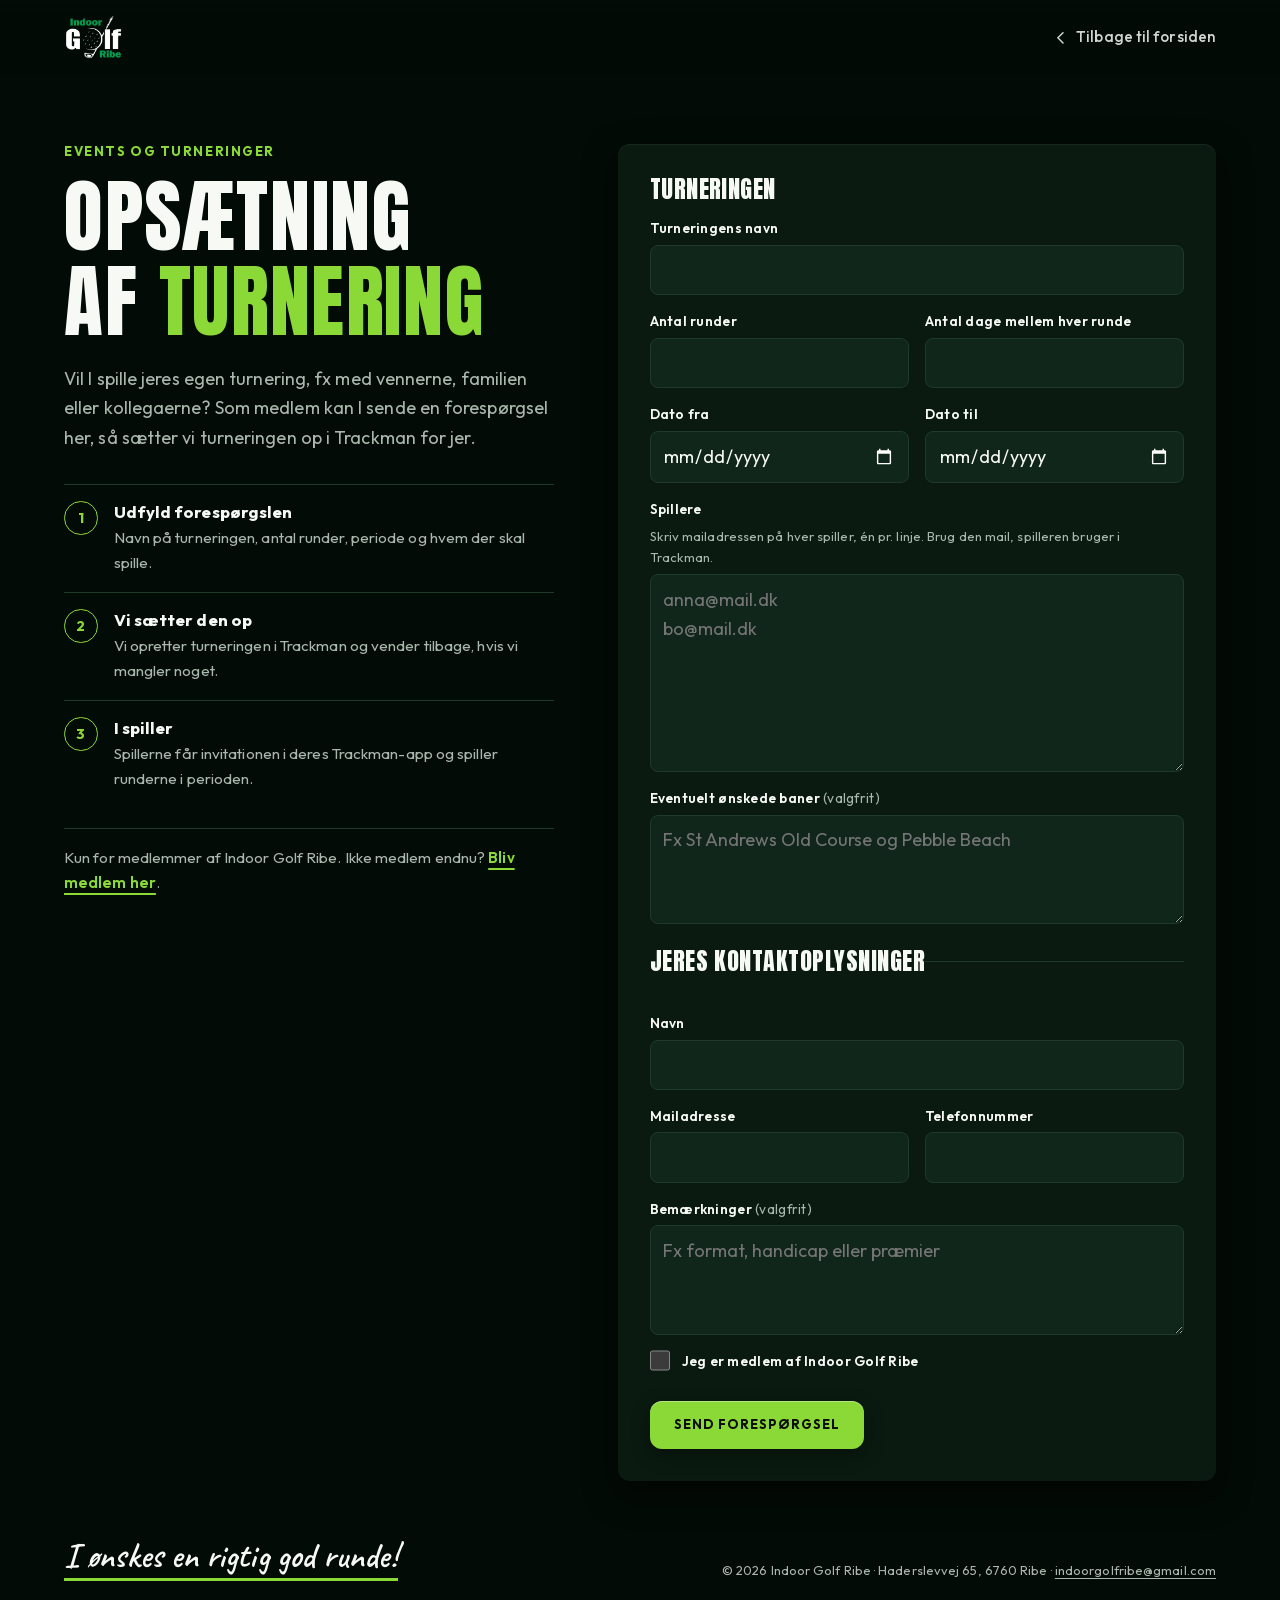
==== commit 2cd06578: "Udgivelse 2026-11-10 10:26" ====
--- a/turnering.html
+++ b/turnering.html
@@ -17,7 +17,7 @@
 <link rel="icon" type="image/png" href="assets/favicon.png">
 <link rel="preload" href="assets/fonts/anton-latin.woff2?v=20261109a" as="font" type="font/woff2" crossorigin>
 <link rel="preload" href="assets/fonts/outfit-latin.woff2" as="font" type="font/woff2" crossorigin>
-<link rel="stylesheet" href="fonts.css?v=20261109a">
+<link rel="stylesheet" href="fonts.css?v=20261110d">
 <link rel="stylesheet" href="scrollcraft.css?v=20261109a">
 <link rel="stylesheet" href="site.css?v=20261109b">
 </head>
@@ -27,7 +27,7 @@
 
 <header class="bar">
   <a class="bar__mark" href="./" aria-label="Indoor Golf Ribe, til forsiden">
-    <img src="assets/logo-reversed.webp" width="480" height="377" alt="Indoor Golf Ribe">
+    <img src="assets/logo-reversed-200.webp" width="200" height="157" alt="Indoor Golf Ribe">
   </a>
   <a class="bar__back" href="./#events"><svg viewBox="0 0 24 24" aria-hidden="true"><path d="M15 5l-7 7 7 7"/></svg>Tilbage til forsiden</a>
 </header>
@@ -46,7 +46,7 @@
   </div>
 
   <form class="form tform" id="turneringForm" novalidate>
-    <input type="hidden" name="access_key" value="275f80af-0066-410f-8146-d2064bddc298">
+    <input type="hidden" name="access_key" value="d40d6cf0-45e5-4e7a-9145-c97db5af2ecb">
     <input type="hidden" name="subject" value="Ny turneringsforespørgsel fra indoorgolfribe.dk">
     <input type="hidden" name="from_name" value="Indoor Golf Ribe · turneringer">
     <input type="checkbox" name="botcheck" class="form__hp" tabindex="-1" autocomplete="off" aria-hidden="true">
--- a/fonts.css
+++ b/fonts.css
@@ -1,4 +1,5 @@
-/* Selvhostede skrifter (latin-subset fra Google Fonts). Outfit er én variabel fil til 400-700. */
-@font-face { font-family: "Anton"; font-style: normal; font-weight: 400; font-display: swap; src: url(assets/fonts/anton-latin.woff2?v=20261103u) format("woff2"); }
-@font-face { font-family: "Caveat"; font-style: normal; font-weight: 600; font-display: swap; src: url(assets/fonts/caveat-600-latin.woff2) format("woff2"); }
+/* Selvhostede skrifter. Caveat er skåret ned til tegnene i "I ønskes en rigtig god runde!" (eneste brug). Anton-versionen skal matche preload i index.html.
+   Selvhostede skrifter (latin-subset fra Google Fonts). Outfit er én variabel fil til 400-700. */
+@font-face { font-family: "Anton"; font-style: normal; font-weight: 400; font-display: swap; src: url(assets/fonts/anton-latin.woff2?v=20261109a) format("woff2"); }
+@font-face { font-family: "Caveat"; font-style: normal; font-weight: 600; font-display: swap; src: url(assets/fonts/caveat-600-signoff.woff2) format("woff2"); }
 @font-face { font-family: "Outfit"; font-style: normal; font-weight: 400 700; font-display: swap; src: url(assets/fonts/outfit-latin.woff2) format("woff2"); }
--- a/site.css
+++ b/site.css
@@ -1279,3 +1279,129 @@
   .tpage__intro { position: static; }
   .tform__group .field--half { grid-column: span 4; }
 }
+
+/* ------------------------------------------------ opsæt en turnering --
+   Mørkegrøn søsterknap til "Bliv medlem" i bjælken: samme form, lyst tekst,
+   lime pokal-ikon. Fører til turnering.html (knappen under Events bliver). */
+.tourbtn {
+  display: inline-flex; align-items: center; gap: 0.55rem; flex: none;
+  min-height: 2.5rem; padding: 0 1.05rem 0 0.35rem; margin-right: -1rem;
+  background: #0f3a22; color: var(--sc-ink);
+  border: 1px solid rgba(138, 217, 55, 0.38); border-radius: var(--r-md);
+  font: 700 0.74rem/1 var(--sc-font-text); letter-spacing: 0.08em; text-transform: uppercase;
+  text-decoration: none; white-space: nowrap;
+  box-shadow: 0 6px 18px rgba(0, 0, 0, 0.35), inset 0 1px 0 rgba(255, 255, 255, 0.08);
+  transition: background-color 200ms var(--sc-ease-out), border-color 200ms var(--sc-ease-out), transform 140ms var(--sc-ease-out);
+}
+.tourbtn:active { transform: scale(0.97); }
+.tourbtn__ico {
+  display: grid; place-items: center; width: 1.95rem; height: 1.95rem; border-radius: 9px;
+  background: rgba(138, 217, 55, 0.14); color: var(--sc-accent);
+}
+.tourbtn svg { width: 1.05rem; height: 1.05rem; fill: none; stroke: currentColor; stroke-width: 1.8; stroke-linecap: round; stroke-linejoin: round; transition: transform 300ms var(--sc-ease-out); }
+@media (hover: hover) and (pointer: fine) {
+  .tourbtn:hover { background: #14492b; border-color: var(--sc-accent); }
+  .tourbtn:hover svg { transform: translateY(-1px) rotate(-8deg); }
+}
+.tourbtn:focus-visible { outline: 3px solid var(--sc-accent); outline-offset: 2px; }
+@media (max-width: 1240px) { .bar__nav { gap: 1.2rem; } .bar { gap: 1.5rem; } }
+@media (max-width: 1100px) { .tourbtn { padding-right: 0.35rem; } .tourbtn__label { position: absolute; width: 1px; height: 1px; overflow: hidden; clip: rect(0 0 0 0); white-space: nowrap; } }
+@media (max-width: 860px) { .tourbtn { display: none; } }
+@media (max-width: 860px) { .mnav.is-open .mnav__nav a:nth-child(7) { transition-delay: 240ms; } }
+
+/* "Bliv medlem" i bjælken: nøglebrik med golfbold som hoved (medlemmer får
+   egen nøglebrik og døgnadgang). Samme ikonfelt som de to andre knapper. */
+.btn--member { gap: 0.55rem; padding-left: 0.35rem; }
+.member__ico {
+  display: grid; place-items: center; width: 1.95rem; height: 1.95rem; border-radius: 9px;
+  background: rgba(15, 15, 15, 0.12); color: var(--sc-accent-ink);
+}
+.member__ico svg { width: 1.15rem; height: 1.15rem; fill: none; stroke: currentColor; stroke-width: 1.8; stroke-linecap: round; stroke-linejoin: round; transition: transform 300ms var(--sc-ease-out); transform-origin: 32% 50%; }
+.member__ico .dimple { fill: currentColor; stroke: none; }
+@media (hover: hover) and (pointer: fine) { .btn--member:hover .member__ico svg { transform: rotate(-20deg); } }
+@media (max-width: 440px) { .btn--member { padding-left: 1.1rem; } .member__ico { display: none; } }
+
+/* --------------------------------------------- priskort: hover-farver --
+   Hvert alderskort får sin egen farve ved hover (mint → himmelblå → guld,
+   stigende med alderen), løfter sig lidt og lyser op fra hjørnet.
+   Greenfee har sin egen animation: en golfbold triller hen over kortet og
+   går i hul ved prisen. Kortene bruger `translate` til scroll-fade (site.js),
+   så hover bruger `transform` og de to slås ikke. */
+.tier {
+  --tc: 138, 217, 55;
+  position: relative; isolation: isolate;
+  transition: transform 320ms var(--sc-ease-out), box-shadow 320ms var(--sc-ease-out);
+}
+.tiers > .tier:nth-child(1) { --tc: 62, 214, 180; }   /* under 18: mint */
+.tiers > .tier:nth-child(2) { --tc: 110, 182, 255; }  /* 18-25: himmelblå */
+.tiers > .tier:nth-child(3) { --tc: 232, 184, 102; }  /* over 25: guld */
+.tier:not(.tier--wide)::before {
+  content: ""; position: absolute; inset: 0; z-index: -1; border-radius: inherit; pointer-events: none;
+  background:
+    radial-gradient(120% 90% at 0% 0%, rgba(var(--tc), 0.28), transparent 60%),
+    linear-gradient(160deg, rgba(var(--tc), 0.10), transparent 70%);
+  opacity: 0; transition: opacity 320ms var(--sc-ease-out);
+}
+.tier:not(.tier--wide) .tier__name,
+.tier:not(.tier--wide) .tier__price { transition: color 320ms var(--sc-ease-out), text-shadow 320ms var(--sc-ease-out); }
+.tier:not(.tier--wide) .tier__price { display: inline-block; transform-origin: 0 100%; transition: color 320ms var(--sc-ease-out), transform 420ms cubic-bezier(.34, 1.56, .64, 1); }
+
+/* Greenfee: hul, bold og et lysstreg-sweep. */
+.tier--wide { overflow: hidden; --putt-end: calc(100% - clamp(1.4rem, 2.6vw, 2.1rem) - 1.15rem); }
+.tier--wide::before {
+  content: ""; position: absolute; z-index: -1; inset: 0; pointer-events: none;
+  background: linear-gradient(100deg, transparent 30%, rgba(138, 217, 55, 0.16) 48%, rgba(255, 255, 255, 0.10) 50%, transparent 66%);
+  transform: translateX(-100%);
+}
+.tier--wide .tier__hole, .tier--wide .tier__ball { position: absolute; pointer-events: none; opacity: 0; }
+.tier__hole {
+  right: clamp(1.4rem, 2.6vw, 2.1rem); bottom: 0.55rem; width: 1.5rem; height: 0.5rem; border-radius: 50%;
+  background: #04100a; box-shadow: inset 0 2px 3px rgba(0, 0, 0, 0.9), 0 0 0 1px rgba(138, 217, 55, 0.25);
+  transition: opacity 250ms var(--sc-ease-out);
+}
+.tier__hole::after { /* flagstang */
+  content: ""; position: absolute; left: 50%; bottom: 50%; width: 2px; height: 0; background: #f7f9f5;
+  transition: height 300ms var(--sc-ease-out) 150ms;
+}
+.tier__hole::before { /* flag */
+  content: ""; position: absolute; left: calc(50% + 1px); bottom: calc(50% + 0.55rem); width: 0.6rem; height: 0.42rem;
+  background: var(--sc-accent); clip-path: polygon(0 0, 100% 50%, 0 100%);
+  transform: scaleX(0); transform-origin: 0 50%; transition: transform 260ms var(--sc-ease-out) 380ms;
+}
+.tier__ball {
+  left: 0; bottom: 0.65rem; width: 0.8rem; height: 0.8rem; border-radius: 50%;
+  background: radial-gradient(circle at 35% 30%, #fff, #dfe6dc 60%, #9fae9f);
+  box-shadow: 0 2px 4px rgba(0, 0, 0, 0.5);
+}
+.tier--wide .tier__price--acc { transition: transform 420ms cubic-bezier(.34, 1.56, .64, 1), text-shadow 320ms var(--sc-ease-out); transform-origin: 100% 100%; }
+
+@media (hover: hover) and (pointer: fine) {
+  .tier:not(.tier--wide):hover {
+    transform: translateY(-6px) scale(1.025);
+    box-shadow: inset 0 0 0 1.5px rgb(var(--tc)), 0 0 34px rgba(var(--tc), 0.22), 0 22px 44px rgba(0, 0, 0, 0.55);
+  }
+  .tier:not(.tier--wide):hover::before { opacity: 1; }
+  .tier:not(.tier--wide):hover .tier__name { color: rgb(var(--tc)); }
+  .tier:not(.tier--wide):hover .tier__price { color: rgb(var(--tc)); transform: scale(1.06); text-shadow: 0 0 28px rgba(var(--tc), 0.35); }
+
+  .tier--wide:hover { box-shadow: inset 0 0 0 1.5px var(--sc-accent), 0 0 40px rgba(138, 217, 55, 0.18), var(--lift); }
+  .tier--wide:hover::before { animation: tier-sweep 1.1s var(--sc-ease-out) both; }
+  .tier--wide:hover .tier__hole { opacity: 1; }
+  .tier--wide:hover .tier__hole::after { height: 1rem; }
+  .tier--wide:hover .tier__hole::before { transform: scaleX(1); animation: tier-flag 1.2s ease-in-out 700ms infinite alternate; }
+  .tier--wide:hover .tier__ball { animation: tier-putt 1.5s cubic-bezier(.22, .7, .3, 1) 120ms both; }
+  .tier--wide:hover .tier__price--acc { transform: scale(1.08) rotate(-2deg); text-shadow: 0 0 30px rgba(138, 217, 55, 0.55); }
+}
+@keyframes tier-flag { from { transform: scaleX(1) skewY(0); } to { transform: scaleX(0.82) skewY(-8deg); } }
+@keyframes tier-sweep { to { transform: translateX(100%); } }
+@keyframes tier-putt {
+  0%   { opacity: 0; left: -1rem; transform: none; }
+  8%   { opacity: 1; }
+  80%  { opacity: 1; left: var(--putt-end); transform: none; }
+  90%  { opacity: 1; left: var(--putt-end); transform: translateY(0.2rem) scale(0.75); }
+  100% { opacity: 0; left: var(--putt-end); transform: translateY(0.3rem) scale(0.4); }
+}
+@media (prefers-reduced-motion: reduce) {
+  .tier, .tier__price { transition: none !important; }
+  .tier--wide:hover::before, .tier--wide:hover .tier__ball { animation: none; }
+}
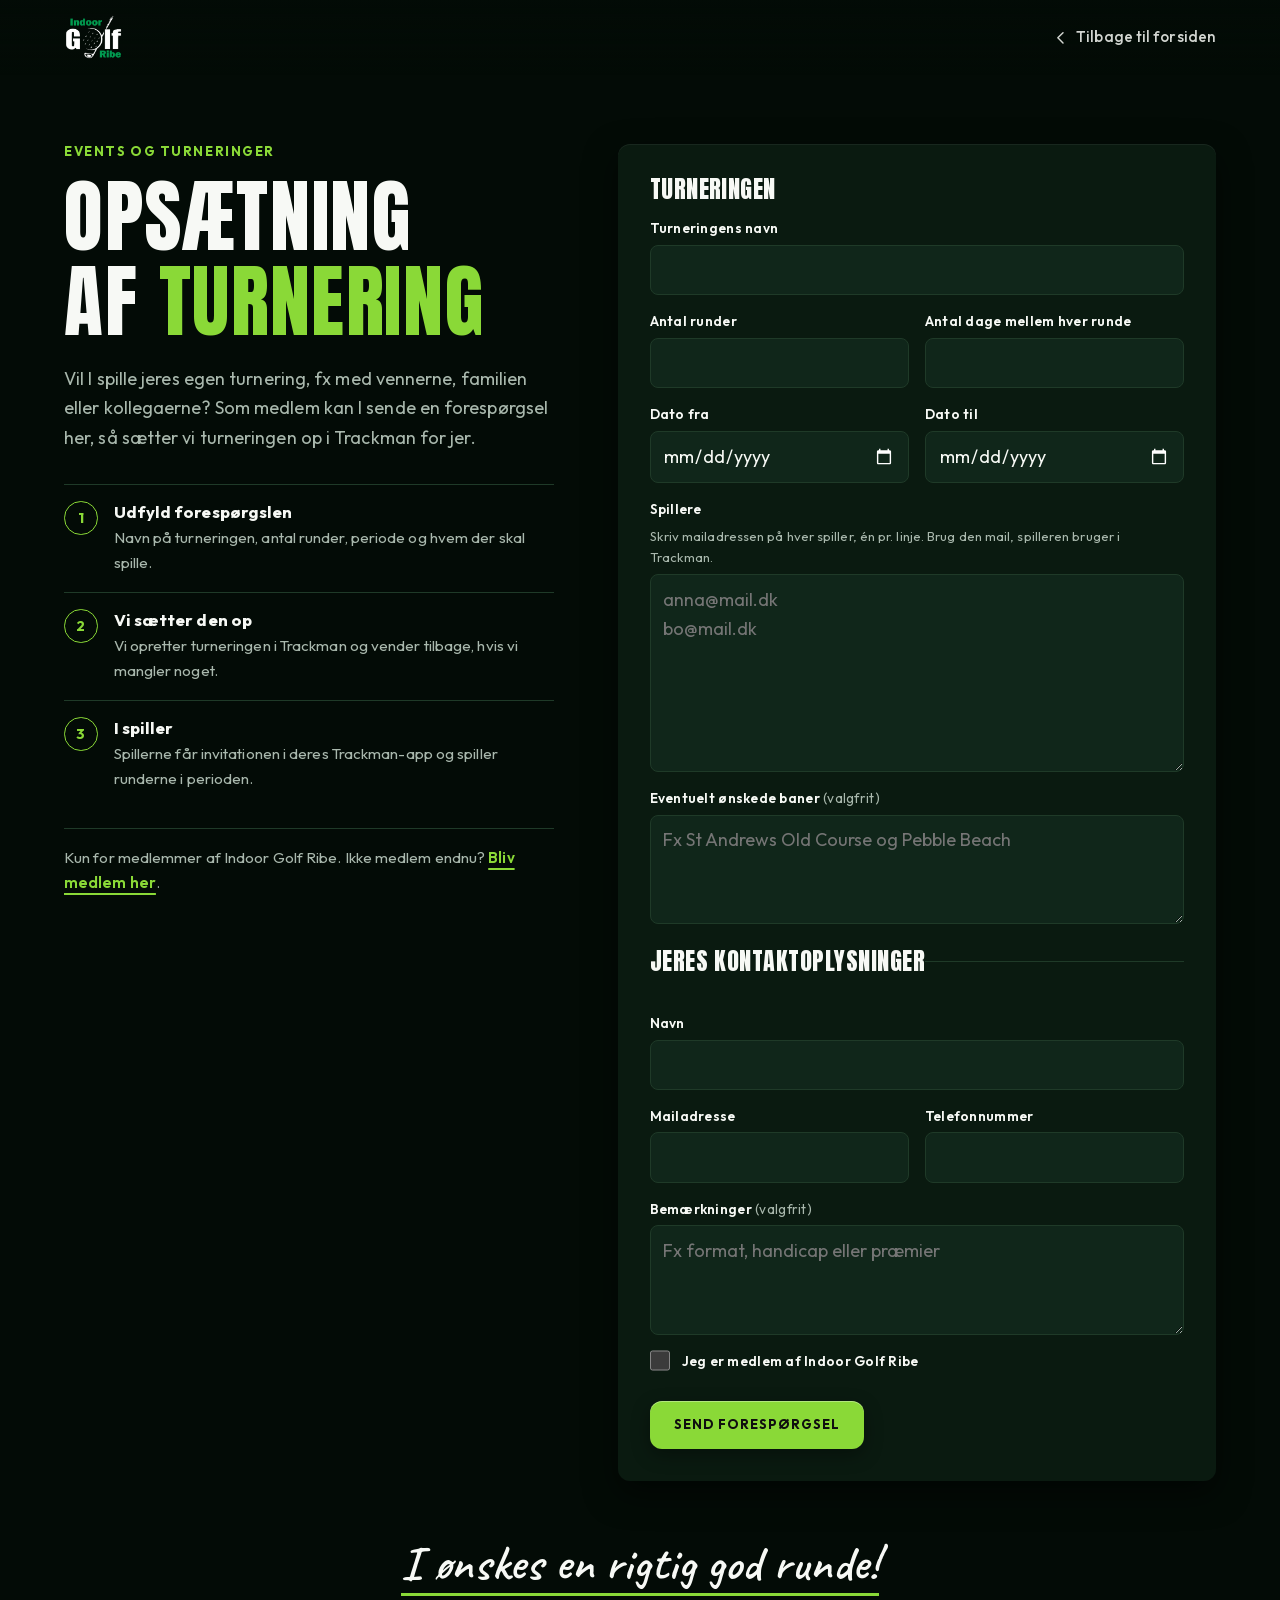
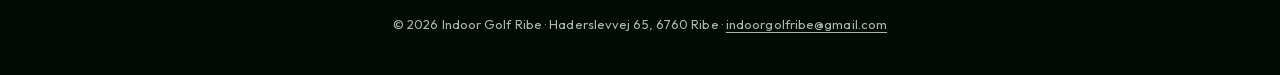
==== commit b169be10: "Udgivelse 2026-11-12 22:33" ====
--- a/turnering.html
+++ b/turnering.html
@@ -19,7 +19,7 @@
 <link rel="preload" href="assets/fonts/outfit-latin.woff2" as="font" type="font/woff2" crossorigin>
 <link rel="stylesheet" href="fonts.css?v=20261110d">
 <link rel="stylesheet" href="scrollcraft.css?v=20261109a">
-<link rel="stylesheet" href="site.css?v=20261109b">
+<link rel="stylesheet" href="site.css?v=20261112b">
 </head>
 <body class="tpage-body">
 
@@ -133,6 +133,6 @@
   <p class="foot__small">© 2026 Indoor Golf Ribe · Haderslevvej 65, 6760 Ribe · <a class="foot__link" href="mailto:indoorgolfribe@gmail.com">indoorgolfribe@gmail.com</a></p>
 </footer>
 
-<script src="turnering.js?v=20261109b"></script>
+<script src="turnering.js?v=20261112a"></script>
 </body>
 </html>
--- a/site.css
+++ b/site.css
@@ -18,6 +18,15 @@
   --lift: 0 12px 32px rgba(0, 0, 0, 0.55);
   --r-md: 12px;
   --r-lg: 24px;
+}
+
+/* Layout før JS (CLS). scrollcraft giver først de låste akter højde og sticky scene,
+   når scriptet har kørt. Malede browseren før det, havde hero højden 0, "4"-tallet fra
+   fakta stod øverst, og hele skærmen hoppede (CLS 1,0 målt på desktop 2026-11-10).
+   Her får scenerne samme form fra start; scrollcraft overskriver højden bagefter. */
+[data-sc-act="pin"], [data-sc-act="pan"], [data-sc-act="scrub"] { position: relative; min-height: 100vh; min-height: 100svh; }
+:is([data-sc-act="pin"], [data-sc-act="pan"], [data-sc-act="scrub"]) > [data-sc-stage] {
+  position: sticky; top: 0; height: 100vh; height: 100svh; overflow: clip; z-index: var(--sc-z-stage);
 }
 
 /* Anton er kondenseret og står i versaler: luft, ikke negativ tracking. */
@@ -177,6 +186,8 @@
 .hero__sub { font-size: var(--sc-t-lg); line-height: 1.45; max-width: 30ch; margin: 1.25rem 0 1.75rem; color: var(--sc-ink); }
 @media (max-width: 860px) {
   .hero__copy h1 { font-size: clamp(3.4rem, 15vw, 4.6rem); }
+  /* Tablet på højkant: overskriften må fylde mere end på en telefon. */
+  @media (min-width: 600px) and (orientation: portrait) { .hero__copy h1 { font-size: clamp(4.6rem, 11vw, 6.2rem); } }
   /* Mobil har sit eget portrætfoto (hero-hall-m): gangen, lampen og båsene i toppen, teksten på gulvet. */
   .hero__photo img { object-position: 40% 50%; }
   .hero__scrim {
@@ -306,6 +317,11 @@
 /* Trackman iO som neon-stregtegning "i loftet". Billedsekvensen har scenens egen
    grundfarve, og en radial maske lader kanten forsvinde i mørket. */
 .tm { margin: 0; z-index: 1; width: min(38vw, 50vh * 1.5); aspect-ratio: 3 / 2; transform-origin: 50% 160%; }
+/* Sekvensens baggrund er helt sort, scenens bund en anelse lysere, så lærredet stod som en mørk
+   plet, før tegningen begyndte. "screen" lader kun neonlyset slippe igennem; scenen har derfor
+   sin egen bund at blande imod (samme farve som siden). */
+.hush__stage { background: var(--sc-canvas); }
+.tm { mix-blend-mode: screen; }
 .tm__canvas {
   position: absolute; inset: 0; width: 100%; height: 100%;
   -webkit-mask-image: radial-gradient(closest-side, #000 72%, transparent 100%);
@@ -417,6 +433,8 @@
   .menu__list small { display: none; }
   .lounge__scrim { background: linear-gradient(to top, rgba(3, 11, 6, 0.95) 0%, rgba(3, 11, 6, 0.75) 45%, rgba(3, 11, 6, 0.3) 75%); }
   .lounge__copy { top: auto; bottom: 10vh; translate: none; }
+  /* Teksten kommer tidligere på telefonen (p 0.2), så skyggen under den skal også. */
+  .lounge__scrim { opacity: clamp(0, calc((var(--sc-p, 0) - 0.08) * 9), 1); }
 }
 
 /* Produkterne flyver ind til højre for prislisten. Billedsekvensen har sidens
@@ -831,6 +849,11 @@
   padding-bottom: 0.2rem; border-bottom: 3px solid var(--sc-accent);
 }
 .foot__small { margin: 0; font-size: 0.8rem; color: var(--sc-ink-soft); }
+/* Computer: hilsenen centreres, rykkes tættere på kortet og bliver større. */
+@media (min-width: 861px) {
+  .foot { flex-direction: column; align-items: center; text-align: center; gap: 1.1rem; margin-top: 1.5rem; }
+  .signoff { font-size: clamp(2.4rem, 1.6rem + 1.8vw, 3.4rem); }
+}
 
 /* Kontakt bliver en almindelig sektion, hvor skærmen er for lille til at pinne en formular. */
 .close--flow .close__stage { position: static; height: auto; min-height: 100svh; overflow: visible; }
@@ -1052,6 +1075,20 @@
   transition: border-color 160ms var(--sc-ease-out), color 160ms var(--sc-ease-out);
 }
 .consent__no:hover { border-color: var(--sc-ink); }
+.consent[hidden] { display: none; }
+/* Computer: en lav bjælke midt i bunden, så den ikke dækker forsidens tekst og "Bliv medlem"-knap. */
+@media (min-width: 900px) {
+  .consent {
+    left: 50%; translate: -50% 0; width: min(54rem, calc(100% - 2rem));
+    display: grid; grid-template-columns: minmax(0, 1fr) auto; align-items: center; column-gap: 1.75rem;
+    padding: 0.85rem 1rem 0.85rem 1.25rem;
+    background: rgba(16, 38, 26, 0.94); backdrop-filter: blur(10px); -webkit-backdrop-filter: blur(10px);
+  }
+  .consent__title { grid-column: 1; margin-bottom: 0.15rem; }
+  .consent__text { grid-column: 1; margin: 0; font-size: 0.8rem; line-height: 1.45; }
+  .consent__actions { grid-column: 2; grid-row: 1 / span 2; grid-template-columns: auto auto; }
+  .consent__actions > * { min-width: 7rem; }
+}
 @media (prefers-reduced-motion: reduce) { .consent { transform: none; transition: opacity 120ms linear; } }
 
 /* -------------------------------------------- kontakt os + telefonliste --
@@ -1208,6 +1245,8 @@
   filter: drop-shadow(0 2px 8px rgba(0, 0, 0, 0.7));
 }
 .scrollcue__text b { font-weight: 800; }
+/* Når hinten er tonet ud, står dens animationer stille (ellers gentegnes teksten hver frame, mens forsiden er på skærmen). */
+.scrollcue.is-gone .scrollcue__text, .scrollcue.is-gone .scrollcue__arrow path { animation-play-state: paused; }
 @keyframes cue-shine { from { background-position: 125% 0; } to { background-position: -125% 0; } }
 .scrollcue__arrow {
   display: grid; place-items: center; width: 2.6rem; height: 3.6rem; border-radius: 999px;
@@ -1306,7 +1345,16 @@
 .tourbtn:focus-visible { outline: 3px solid var(--sc-accent); outline-offset: 2px; }
 @media (max-width: 1240px) { .bar__nav { gap: 1.2rem; } .bar { gap: 1.5rem; } }
 @media (max-width: 1100px) { .tourbtn { padding-right: 0.35rem; } .tourbtn__label { position: absolute; width: 1px; height: 1px; overflow: hidden; clip: rect(0 0 0 0); white-space: nowrap; } }
-@media (max-width: 860px) { .tourbtn { display: none; } }
+/* Mobil: turneringsknappen står som ikon i samme størrelse som "Kontakt os"-ikonet,
+   så alle tre knapper ses; "Bliv medlem" beholder fuld størrelse (vigtigst). */
+@media (max-width: 860px) {
+  .tourbtn { margin: 0; min-height: 2.75rem; padding: 0.36rem; border-radius: 14px; }
+  .tourbtn__ico { width: 2rem; height: 2rem; }
+}
+@media (max-width: 440px) {
+  .bar { gap: 0.55rem; }
+  .bar .btn--small { padding: 0 0.85rem; }
+}
 @media (max-width: 860px) { .mnav.is-open .mnav__nav a:nth-child(7) { transition-delay: 240ms; } }
 
 /* "Bliv medlem" i bjælken: nøglebrik med golfbold som hoved (medlemmer får
@@ -1405,3 +1453,52 @@
   .tier, .tier__price { transition: none !important; }
   .tier--wide:hover::before, .tier--wide:hover .tier__ball { animation: none; }
 }
+
+/* ---------------------------------------- priskort: figurer der popper op --
+   Barn (under 18), ung (18-25) og voksen (over 25) som piktogrammer i kortets
+   farve. De står i samme målestok, så højden fortæller alderen. Ved hover popper
+   figuren op fra bunden med fjedrende easing og dykker hurtigt ned igen, når man
+   går videre. Kun transform (ingen layout), så det koster intet. På touch popper
+   de op, når kortet er i midten af skærmen (site.js sætter .is-seen). */
+.tier:not(.tier--wide) { overflow: hidden; }
+.tier:not(.tier--wide) > :not(.tier__fig) { position: relative; z-index: 1; }
+.tier__fig {
+  position: absolute; right: clamp(0.7rem, 1.4vw, 1.2rem); bottom: -2px; z-index: 0;
+  height: 91%; width: auto; overflow: visible; pointer-events: none;
+  color: rgb(var(--tc)); fill: currentColor; stroke: currentColor; stroke-linecap: round; stroke-linejoin: round;
+  transform: translateY(104%);
+  transition: transform 240ms cubic-bezier(.55, 0, .9, .4);
+}
+.tier__fig path { fill: none; }
+.tier__fig .f { fill: currentColor; stroke: none; }
+.tier__fig .c { stroke: #19422a; }
+.tier__fig .fig-wave { transform-box: view-box; transform-origin: 40px 132px; }
+.tier:is(:hover, .is-seen) .tier__fig {
+  transform: translateY(0);
+  transition: transform 640ms cubic-bezier(.3, 1.6, .55, 1) 40ms;
+  filter: drop-shadow(0 0 14px rgba(var(--tc), 0.28));
+}
+.tier:is(:hover, .is-seen) .fig-wave { animation: fig-wave 0.5s ease-in-out 0.55s 3 alternate; }
+@keyframes fig-wave { from { transform: rotate(0); } to { transform: rotate(16deg); } }
+/* Mus: kun hover. Touch: kun .is-seen. */
+@media (hover: hover) and (pointer: fine) { .tier.is-seen:not(:hover) .tier__fig { transform: translateY(104%); transition: transform 240ms cubic-bezier(.55, 0, .9, .4); filter: none; } .tier.is-seen:not(:hover) .fig-wave { animation: none; } }
+@media (hover: none), (pointer: coarse) { .tier:hover:not(.is-seen) .tier__fig { transform: translateY(104%); filter: none; } }
+@media (prefers-reduced-motion: reduce) {
+  .tier__fig { transform: none; opacity: 0; transition: opacity 200ms linear; }
+  .tier:is(:hover, .is-seen) .tier__fig { transform: none; opacity: 1; transition: opacity 200ms linear; }
+  .tier:is(:hover, .is-seen) .fig-wave { animation: none; }
+}
+/* Bjælken på telefon: logoet må aldrig klemmes, og "Kontakt os" er kun ikon op til 600 px,
+   så logo + tre knapper + menu altid kan stå på én linje. */
+.bar__mark { flex: none; }
+@media (max-width: 600px) {
+  .callbtn { padding: 0.36rem; }
+  .callbtn__ico { width: 2rem; height: 2rem; }
+  .callbtn__label { position: absolute; width: 1px; height: 1px; overflow: hidden; clip: rect(0 0 0 0); white-space: nowrap; }
+}
+@media (max-width: 380px) {
+  .bar { padding-inline: 14px; gap: 0.45rem; }
+  .bar .btn--small { padding: 0 0.7rem; font-size: 0.7rem; }
+}
+/* Meget smalle telefoner: turneringsikonet ryger ud (står stadig i menuen). */
+@media (max-width: 340px) { .tourbtn { display: none; } }
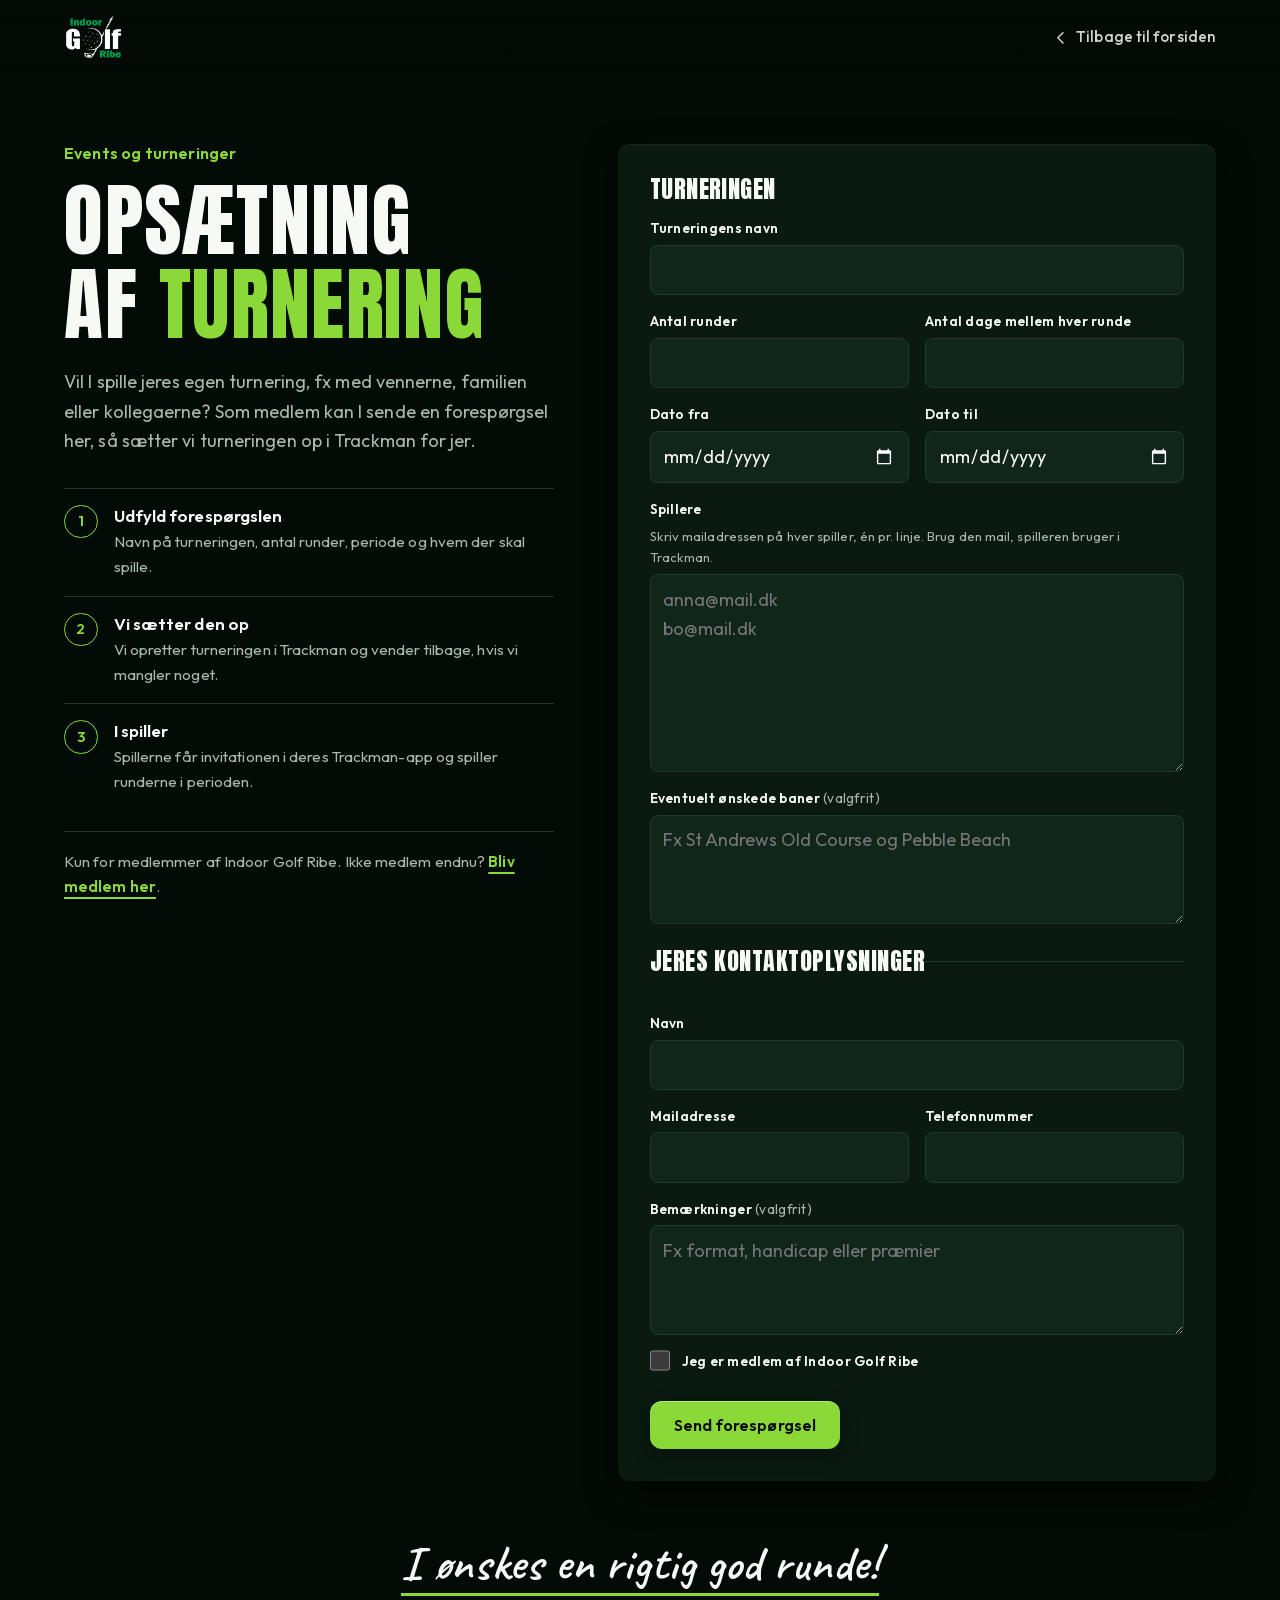
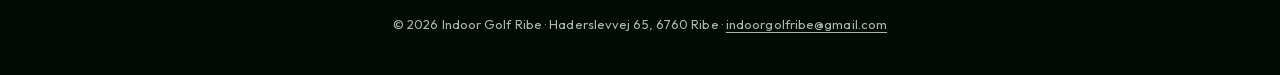
==== commit 5aa1adaa: "Udgivelse 2026-11-19 12:01" ====
--- a/turnering.html
+++ b/turnering.html
@@ -19,7 +19,7 @@
 <link rel="preload" href="assets/fonts/outfit-latin.woff2" as="font" type="font/woff2" crossorigin>
 <link rel="stylesheet" href="fonts.css?v=20261110d">
 <link rel="stylesheet" href="scrollcraft.css?v=20261109a">
-<link rel="stylesheet" href="site.css?v=20261112b">
+<link rel="stylesheet" href="site.css?v=20261119a">
 </head>
 <body class="tpage-body">
 
--- a/site.css
+++ b/site.css
@@ -14,7 +14,7 @@
   --line: #1f3a28;
   --fairway: #00994e;
   --hairline: #f7f9f566;
-  --glow-lime: 0 0 0 1px #8ad937, 0 0 28px rgba(138, 217, 55, 0.22);
+  --glow-lime: 0 0 0 1px rgba(138, 217, 55, 0.55);
   --lift: 0 12px 32px rgba(0, 0, 0, 0.55);
   --r-md: 12px;
   --r-lg: 24px;
@@ -48,7 +48,7 @@
 .skip {
   position: fixed; left: 1rem; top: -4rem; z-index: 100;
   background: var(--sc-accent); color: var(--sc-accent-ink);
-  padding: 0.6rem 1rem; border-radius: var(--r-md); font-weight: 700;
+  padding: 0.6rem 1rem; border-radius: var(--r-md); font-weight: 600;
 }
 .skip:focus { top: 1rem; }
 
@@ -66,7 +66,7 @@
   min-height: 3rem; padding: 0 1.5rem;
   background: var(--sc-accent); color: var(--sc-accent-ink);
   border: 0; border-radius: var(--r-md);
-  font: 700 0.82rem/1 var(--sc-font-text); letter-spacing: 0.08em; text-transform: uppercase;
+  font: 600 1rem/1 var(--sc-font-text); letter-spacing: 0.005em;
   text-decoration: none; white-space: nowrap; cursor: pointer;
   box-shadow: 0 6px 18px rgba(0, 0, 0, 0.35), inset 0 1px 0 rgba(255, 255, 255, 0.35);
   transition: transform 140ms var(--sc-ease-out), background-color 160ms var(--sc-ease-out);
@@ -74,7 +74,7 @@
 .btn:active { transform: scale(0.97); }
 .btn:disabled { opacity: 0.55; cursor: progress; }
 @media (hover: hover) and (pointer: fine) { .btn:hover { background: #9be64a; } }
-.btn--small { min-height: 2.5rem; padding: 0 1.1rem; font-size: 0.74rem; }
+.btn--small { min-height: 2.5rem; padding: 0 1.1rem; font-size: 0.92rem; }
 .link {
   color: var(--sc-accent); font-weight: 600; text-decoration: underline;
   text-decoration-thickness: 2px; text-underline-offset: 0.3em;
@@ -132,7 +132,7 @@
     position: fixed; inset: 0; z-index: calc(var(--sc-z-chrome) - 1);
     display: flex; flex-direction: column; justify-content: space-between;
     padding: 6.5rem var(--sc-gutter) calc(1.75rem + env(safe-area-inset-bottom));
-    background: radial-gradient(120% 70% at 100% 0%, rgba(138, 217, 55, 0.12), transparent 60%), rgba(3, 11, 6, 0.97);
+    background: rgba(3, 11, 6, 0.97);
     backdrop-filter: blur(14px); -webkit-backdrop-filter: blur(14px);
     opacity: 0; visibility: hidden; transition: opacity 380ms var(--sc-ease-out), visibility 0s linear 380ms;
   }
@@ -180,8 +180,8 @@
 .hero__copy h1 { font-size: clamp(3.6rem, 1.6rem + 7.4vw, 8.6rem); line-height: 1.24; }
 .hero__kicker {
   display: block; margin-bottom: 0.9rem;
-  font: 700 clamp(0.8rem, 0.7rem + 0.3vw, 0.95rem)/1.2 var(--sc-font-text);
-  letter-spacing: 0.12em; text-transform: uppercase; color: var(--sc-accent);
+  font: 600 clamp(1rem, 0.9rem + 0.3vw, 1.15rem)/1.2 var(--sc-font-text);
+  letter-spacing: 0.01em; text-transform: none; color: var(--sc-accent);
 }
 .hero__sub { font-size: var(--sc-t-lg); line-height: 1.45; max-width: 30ch; margin: 1.25rem 0 1.75rem; color: var(--sc-ink); }
 @media (max-width: 860px) {
@@ -218,7 +218,7 @@
 .facts__title { max-width: 17ch; font-size: min(4rem, 1.6rem + 3.2vw, 8.5svh); }
 .facts__list { display: grid; grid-template-columns: repeat(3, minmax(0, 1fr)); gap: 2.5rem; margin: 3.5rem 0 0; max-width: 62rem; }
 .facts__list div { border-top: 1px solid var(--line); padding-top: 1.1rem; }
-.facts__list dt { font-weight: 700; font-size: var(--sc-t-lg); color: var(--sc-accent); }
+.facts__list dt { font-weight: 600; font-size: var(--sc-t-lg); color: var(--sc-accent); }
 /* Fine stregikoner i blødt hvid med én lime detalje; tegnes af scroll (factIcons i site.js) */
 .facts__icon {
   display: block; width: 2.9rem; height: 2.9rem; margin-bottom: 1.1rem; overflow: visible;
@@ -284,7 +284,7 @@
 .item__media img { width: 100%; height: 100%; object-fit: cover; }
 /* <picture> giver kun mobilen et mindre billede; layoutet styres stadig af <img>. */
 .item__media picture, .events__photo picture { display: contents; }
-.item h3 { font: 700 var(--sc-t-xl)/1.15 var(--sc-font-text); margin: 1.25rem 0 0.35rem; }
+.item h3 { font: 600 var(--sc-t-xl)/1.15 var(--sc-font-text); margin: 1.25rem 0 0.35rem; }
 .item p { margin: 0; color: var(--sc-ink-soft); max-width: 40ch; }
 .item small { display: block; margin-top: 0.4rem; color: var(--sc-ink-soft); opacity: 0.8; font-size: 0.75rem; }
 .rail__note { width: clamp(16rem, 24vw, 24rem); align-self: center; padding-right: 2vw; }
@@ -386,10 +386,10 @@
 .peak__sub { font-size: var(--sc-t-lg); line-height: 1.45; max-width: 34ch; margin: 1.1rem 0 0; }
 /* Highlight: lime tekst på en blød lime markeringsstreg, der følger linjeskift. */
 .peak__hl {
-  color: var(--sc-accent); font-weight: 700;
+  color: var(--sc-accent); font-weight: 600;
   background: linear-gradient(transparent 62%, rgba(138, 217, 55, 0.28) 62%, rgba(138, 217, 55, 0.28) 92%, transparent 92%);
   -webkit-box-decoration-break: clone; box-decoration-break: clone;
-  padding: 0 0.12em; text-shadow: 0 0 18px rgba(138, 217, 55, 0.35);
+  padding: 0 0.12em; text-shadow: none;
 }
 .peak__cue { font-size: var(--sc-t-xl); }
 @media (max-width: 860px) {
@@ -425,7 +425,7 @@
 }
 .menu__list div:last-child { border-bottom: 0; }
 .menu__list .menu__gap { margin-top: 0.6rem; }
-.menu__list dt { font-weight: 700; flex: 1; }
+.menu__list dt { font-weight: 500; flex: 1; }
 .menu__list small { font-weight: 400; color: var(--sc-ink-soft); font-size: 0.8rem; margin-left: 0.35rem; }
 .menu__list dd { margin: 0; font: 400 1.15rem/1 var(--sc-font-display); letter-spacing: 0.03em; font-variant-numeric: tabular-nums; }
 @media (max-width: 860px) {
@@ -494,9 +494,9 @@
   box-shadow: inset 0 0 0 1px rgba(138, 217, 55, 0.55), var(--lift);
   padding: clamp(1.4rem, 2.6vw, 2.1rem);
 }
-.tier__name { margin: 0; font: 700 var(--sc-t-lg)/1.2 var(--sc-font-text); }
+.tier__name { margin: 0; font: 600 var(--sc-t-lg)/1.2 var(--sc-font-text); }
 .tier__price { margin: 0.7rem 0 0; font: 400 var(--sc-t-3xl)/1 var(--sc-font-display); letter-spacing: 0.01em; }
-.tier__price small { font: 700 var(--sc-t-base)/1 var(--sc-font-text); color: var(--sc-ink-soft); letter-spacing: 0; margin-left: 0.3em; }
+.tier__price small { font: 600 var(--sc-t-base)/1 var(--sc-font-text); color: var(--sc-ink-soft); letter-spacing: 0; margin-left: 0.3em; }
 .tier__price--acc { color: var(--sc-accent); margin: 0; white-space: nowrap; }
 .tier__note { margin: 0.6rem 0 0; color: var(--sc-ink-soft); font-size: var(--sc-t-sm); max-width: 34ch; }
 .tier--wide { grid-column: 1 / -1; display: flex; align-items: center; justify-content: space-between; gap: 1rem 2rem; flex-wrap: wrap; }
@@ -507,61 +507,30 @@
   display: grid; grid-template-columns: repeat(3, minmax(0, 1fr));
   gap: clamp(0.9rem, 2vw, 1.5rem); margin-top: clamp(2.25rem, 4vw, 3.25rem); align-items: stretch;
 }
+/* Mørke kort som resten af siden. Metallet bor kun i topkanten, pakkenavnet og fluebenene. */
 .spons {
-  position: relative; border-radius: var(--r-md); color: #1a1208;
-  padding: clamp(1.4rem, 2.6vw, 2rem); box-shadow: inset 0 1px 0 rgba(255, 255, 255, 0.5), var(--lift);
-}
-.spons--bronze { background: linear-gradient(150deg, #c98a55 0%, #e9b17c 45%, #c4834e 100%); }
-.spons--silver { background: linear-gradient(150deg, #b9bec4 0%, #eceef0 45%, #aeb3ba 100%); color: #15181b; }
-.spons--gold {
-  background: linear-gradient(150deg, #d9a937 0%, #f5d886 45%, #d2a23a 100%);
-  box-shadow: inset 0 1px 0 rgba(255, 255, 255, 0.55), 0 0 36px rgba(245, 200, 90, 0.28), var(--lift);
-}
-/* Metalglans: et blødt lysbånd glider roligt over pladen, forskudt pr. pakke. */
-.spons { isolation: isolate; transition: transform 300ms var(--sc-ease-out), box-shadow 300ms var(--sc-ease-out); }
-.spons > * { position: relative; z-index: 1; }
-.spons > .spons__badge { position: absolute; z-index: 2; }
-.spons::before {
-  content: ""; position: absolute; inset: 0; border-radius: inherit; pointer-events: none;
-  background: radial-gradient(120% 70% at 20% 0%, rgba(255, 255, 255, 0.35), transparent 60%);
-  mix-blend-mode: soft-light;
-}
-.spons::after {
-  content: ""; position: absolute; inset: 0; border-radius: inherit; pointer-events: none;
-  background: linear-gradient(105deg, transparent 38%, rgba(255, 255, 255, 0.55) 48%, rgba(255, 255, 255, 0.15) 52%, transparent 62%)
-    no-repeat 0 0 / 300% 100%;
-  background-position: 120% 0; mix-blend-mode: overlay;
-  animation: spons-sheen 9s ease-in-out infinite;
-}
-.spons--silver::after { animation-delay: 1.4s; }
-.spons--gold::after { animation-delay: 2.8s; }
-@keyframes spons-sheen {
-  0%, 55% { background-position: 120% 0; }
-  85%, 100% { background-position: -20% 0; }
-}
+  --metal: #d39a64;
+  position: relative; border-radius: var(--r-md); color: var(--sc-ink);
+  padding: clamp(1.4rem, 2.6vw, 2rem); background: var(--sc-surface);
+  box-shadow: inset 0 0 0 1px var(--line), inset 0 3px 0 var(--metal), var(--lift);
+  transition: box-shadow 200ms var(--sc-ease-out);
+}
+.spons--silver { --metal: #c9ced4; }
+.spons--gold { --metal: #e7c25a; box-shadow: inset 0 0 0 1px rgba(231, 194, 90, 0.4), inset 0 3px 0 var(--metal), var(--lift); }
 @media (hover: hover) and (pointer: fine) {
-  .spons:hover { transform: translateY(-4px); }
-  .spons--gold:hover { box-shadow: inset 0 1px 0 rgba(255, 255, 255, 0.55), 0 0 48px rgba(245, 200, 90, 0.38), var(--lift); }
-}
-@media (prefers-reduced-motion: reduce) {
-  .spons::after { animation: none; }
-  .spons { transition: none; }
-}
-.spons__badge {
-  position: absolute; top: -0.85rem; right: 1.1rem;
-  background: #0b0b0b; color: #f5d886; border: 1px solid #f5d886; border-radius: 999px;
-  padding: 0.3rem 0.8rem; font: 700 0.72rem/1 var(--sc-font-text); letter-spacing: 0.1em; text-transform: uppercase;
-}
-.spons__kicker { margin: 0; font: 700 0.8rem/1.2 var(--sc-font-text); letter-spacing: 0.14em; text-transform: uppercase; }
+  .spons:hover { box-shadow: inset 0 0 0 1px rgba(247, 249, 245, 0.2), inset 0 3px 0 var(--metal), var(--lift); }
+}
+.spons__badge { position: absolute; top: clamp(1.4rem, 2.6vw, 2rem); right: clamp(1.4rem, 2.6vw, 2rem); font: 500 0.85rem/1.2 var(--sc-font-text); color: var(--metal); }
+.spons__kicker { margin: 0; font: 600 0.95rem/1.2 var(--sc-font-text); color: var(--metal); }
 .spons__price { margin: 0.6rem 0 0; font: 400 var(--sc-t-2xl)/1 var(--sc-font-display); letter-spacing: 0.01em; }
-.spons__price small { font: 700 var(--sc-t-base)/1 var(--sc-font-text); letter-spacing: 0; margin-left: 0.3em; }
-.spons__per { margin: 0.4rem 0 0; font-weight: 700; font-size: var(--sc-t-sm); }
+.spons__price small { font: 500 var(--sc-t-base)/1 var(--sc-font-text); color: var(--sc-ink-soft); letter-spacing: 0; margin-left: 0.3em; }
+.spons__per { margin: 0.4rem 0 0; font-weight: 400; font-size: var(--sc-t-sm); color: var(--sc-ink-soft); }
 .spons__list {
-  list-style: none; margin: 1.25rem 0 0; padding: 1.25rem 0 0; border-top: 1px solid rgba(0, 0, 0, 0.18);
-  display: grid; gap: 0.7rem; font-weight: 700;
+  list-style: none; margin: 1.25rem 0 0; padding: 1.25rem 0 0; border-top: 1px solid var(--line);
+  display: grid; gap: 0.7rem; font-weight: 500;
 }
 .spons__list li { display: grid; grid-template-columns: 1.1rem 1fr; gap: 0.6rem; align-items: start; line-height: 1.35; }
-.spons__list svg { width: 1.1rem; height: 1.1rem; margin-top: 0.1rem; fill: none; stroke: currentColor; stroke-width: 2.6; stroke-linecap: round; stroke-linejoin: round; }
+.spons__list svg { width: 1.1rem; height: 1.1rem; margin-top: 0.1rem; fill: none; stroke: var(--metal); stroke-width: 2; stroke-linecap: round; stroke-linejoin: round; }
 .spons__foot { margin: 1.25rem 0 0; color: var(--sc-ink-soft); font-size: var(--sc-t-sm); }
 sup { font-size: 0.7em; line-height: 0; }
 
@@ -574,7 +543,7 @@
 .events__photo img { width: 100%; height: 100%; object-fit: cover; }
 .events__list { list-style: none; margin: 2rem 0 0; padding: 0; }
 .events__list li { padding: 1.1rem 0; border-top: 1px solid var(--line); }
-.events__list h3 { margin: 0; font: 700 var(--sc-t-lg)/1.25 var(--sc-font-text); }
+.events__list h3 { margin: 0; font: 600 var(--sc-t-lg)/1.25 var(--sc-font-text); }
 .events__list p { margin: 0.3rem 0 0; color: var(--sc-ink-soft); max-width: 48ch; }
 .faq { max-width: 52rem; margin-top: clamp(4rem, 8vw, 7rem); }
 .faq__list { margin-top: 1.5rem; isolation: isolate; }
@@ -584,7 +553,7 @@
 .faq details::before {
   content: ""; position: absolute; inset: 0 -1.25rem; z-index: -1; pointer-events: none;
   border-radius: var(--r-lg, 1rem);
-  background: radial-gradient(120% 140% at 0% 0%, rgba(138, 217, 55, 0.10), transparent 60%);
+  background: rgba(247, 249, 245, 0.03);
   opacity: 0; transition: opacity 650ms var(--sc-ease-out);
 }
 .faq details::after {
@@ -597,7 +566,7 @@
 .faq summary {
   display: flex; align-items: center; gap: 1.1rem;
   padding: 1.1rem 0; cursor: pointer; list-style: none;
-  font: 700 var(--sc-t-lg)/1.3 var(--sc-font-text);
+  font: 600 var(--sc-t-lg)/1.3 var(--sc-font-text);
 }
 .faq summary::-webkit-details-marker { display: none; }
 .faq__q { flex: 1; transition: color 300ms var(--sc-ease-out); }
@@ -624,7 +593,6 @@
 .faq details.is-open .faq__q { color: var(--sc-accent); }
 .faq details.is-open .faq__ico {
   background: var(--sc-accent); border-color: var(--sc-accent); color: #07130b;
-  box-shadow: 0 0 0 6px rgba(138, 217, 55, 0.12), 0 10px 28px -8px rgba(138, 217, 55, 0.65);
   transform: scale(1.06) rotate(-4deg);
 }
 .faq details.is-open .faq__ico svg * { animation: faq-draw 650ms var(--sc-ease-out) both; }
@@ -679,7 +647,7 @@
   border-radius: 999px; text-decoration: none; color: var(--sc-ink);
   background: linear-gradient(180deg, #17402a, #0f2e1d);
   box-shadow: inset 0 0 0 1px rgba(138, 217, 55, 0.55), inset 0 -6px 14px rgba(0, 0, 0, 0.35), var(--lift);
-  font: 700 0.86rem/1 var(--sc-font-text); letter-spacing: 0.08em; text-transform: uppercase;
+  font: 600 1rem/1 var(--sc-font-text); letter-spacing: 0.005em;
   transition: color 420ms var(--sc-ease-out);
 }
 .fbbtn::before { /* lime-fyld der følger bolden */
@@ -703,22 +671,16 @@
     radial-gradient(circle at 40% 35%, #ffffff, #dfe4dc 70%, #b9c1b6);
   box-shadow: 0 4px 10px rgba(0, 0, 0, 0.45), inset -3px -4px 8px rgba(0, 0, 0, 0.18);
   transition: left 620ms var(--sc-ease-out), transform 620ms var(--sc-ease-out);
-  animation: fbbtn-nudge 7s ease-in-out infinite;
 }
 .fbbtn__ball svg { width: 1.35rem; height: 1.35rem; fill: currentColor; }
 .fbbtn__label { position: relative; transition: transform 620ms var(--sc-ease-out); }
 .fbbtn:hover, .fbbtn:focus-visible { color: var(--sc-accent-ink); }
 .fbbtn:hover::before, .fbbtn:focus-visible::before { transform: scaleX(1); }
 .fbbtn:hover .fbbtn__ball, .fbbtn:focus-visible .fbbtn__ball {
-  left: calc(100% - var(--ball) - var(--pad)); transform: rotate(360deg); animation: none;
+  left: calc(100% - var(--ball) - var(--pad)); transform: rotate(360deg);
 }
 .fbbtn:hover .fbbtn__label, .fbbtn:focus-visible .fbbtn__label { transform: translateX(-2.6rem); }
 .fbbtn:active .fbbtn__ball { transform: rotate(360deg) scale(0.92); }
-@keyframes fbbtn-nudge { /* bolden vipper en anelse, som før et putt */
-  0%, 82%, 100% { transform: translateX(0) rotate(0); }
-  88% { transform: translateX(5px) rotate(40deg); }
-  94% { transform: translateX(-1px) rotate(-6deg); }
-}
 
 .fbcard {
   display: block; border-radius: var(--r-lg); overflow: hidden; text-decoration: none; color: var(--sc-ink);
@@ -735,15 +697,16 @@
 }
 .fbcard__avatar img { width: 72%; height: auto; }
 .fbcard__head { margin-top: 0.85rem; }
-.fbcard__name { margin: 0; font: 700 var(--sc-t-xl)/1.15 var(--sc-font-text); }
+.fbcard__name { margin: 0; font: 600 var(--sc-t-xl)/1.15 var(--sc-font-text); }
 .fbcard__handle { margin: 0.25rem 0 0; color: var(--sc-ink-soft); font-size: var(--sc-t-sm); }
 .fbcard__bio { list-style: none; margin: 1.1rem 0 0; padding: 1.1rem 0 0; border-top: 1px solid var(--line); display: grid; gap: 0.55rem; }
-.fbcard__bio li { display: grid; grid-template-columns: 1.6rem 1fr; line-height: 1.45; }
+.fbcard__bio li { display: grid; grid-template-columns: 1.1rem 1fr; gap: 0.7rem; line-height: 1.45; }
+.fbcard__bio svg { width: 1.1rem; height: 1.1rem; margin-top: 0.2rem; fill: none; stroke: var(--sc-ink-soft); stroke-width: 1.6; stroke-linecap: round; stroke-linejoin: round; }
 .fbcard__cta {
   position: absolute; right: clamp(1.25rem, 2.6vw, 2rem); top: 0.9rem;
   display: inline-flex; align-items: center; gap: 0.4rem; padding: 0.55rem 0.95rem; border-radius: 999px;
   background: var(--raised); box-shadow: inset 0 0 0 1px rgba(138, 217, 55, 0.5);
-  font: 700 0.74rem/1 var(--sc-font-text); letter-spacing: 0.08em; text-transform: uppercase; color: var(--sc-accent);
+  font: 600 0.88rem/1 var(--sc-font-text); color: var(--sc-accent);
 }
 .fbcard__cta svg { width: 1rem; height: 1rem; fill: currentColor; }
 @media (hover: hover) and (pointer: fine) {
@@ -752,10 +715,10 @@
 }
 @media (max-width: 860px) {
   .fb { grid-template-columns: 1fr; }
-  .fbbtn { --ball: 2.6rem; font-size: 0.78rem; }
+  .fbbtn { --ball: 2.6rem; font-size: 0.92rem; }
 }
 @media (prefers-reduced-motion: reduce) {
-  .fbbtn__ball { animation: none; transition: none; }
+  .fbbtn__ball { transition: none; }
   .fbbtn::before, .fbbtn__label, .fbcard, .fbcard__cover img { transition: none; }
   .fbbtn:hover .fbbtn__ball, .fbbtn:focus-visible .fbbtn__ball { transform: none; }
 }
@@ -796,7 +759,6 @@
 .close__ico svg * { stroke-dasharray: 1; stroke-dashoffset: 0; }
 .close__facts a:hover .close__ico, .close__facts a:focus-visible .close__ico {
   background: var(--sc-accent); border-color: var(--sc-accent); color: #07130b;
-  box-shadow: 0 0 0 5px rgba(138, 217, 55, 0.12), 0 8px 22px -8px rgba(138, 217, 55, 0.6);
   transform: translateY(-2px) rotate(-4deg);
 }
 .close__facts a:hover .close__ico svg *, .close__facts a:focus-visible .close__ico svg * { animation: faq-draw 600ms var(--sc-ease-out) both; }
@@ -879,7 +841,7 @@
 }
 .hud.is-on { opacity: 1; transform: none; }
 .hud.is-landed { border-color: var(--sc-accent); }
-.hud__head { display: flex; align-items: center; gap: 0.45rem; font-weight: 600; letter-spacing: 0.06em; text-transform: uppercase; font-size: 0.66rem; }
+.hud__head { display: flex; align-items: center; gap: 0.45rem; font-weight: 500; font-size: 0.75rem; }
 .hud__dot { width: 6px; height: 6px; border-radius: 50%; background: var(--sc-accent); }
 .hud__arc { width: 100%; height: 3.4rem; margin: 0.4rem 0 0.2rem; overflow: visible; }
 .hud__ground { stroke: var(--line); stroke-width: 1; }
@@ -888,7 +850,7 @@
 .hud__flag path { fill: var(--sc-accent); }
 .hud__ball { fill: var(--sc-ink); }
 .hud__data { display: grid; grid-template-columns: repeat(3, 1fr); margin: 0; gap: 0.4rem; }
-.hud__data dt { font-size: 0.62rem; letter-spacing: 0.04em; text-transform: uppercase; }
+.hud__data dt { font-size: 0.72rem; }
 .hud__data dd { margin: 0; color: var(--sc-ink); font: 400 1.05rem/1.1 var(--sc-font-display); letter-spacing: 0.03em; font-variant-numeric: tabular-nums; }
 @media (max-width: 860px), (max-height: 620px) { .hud { display: none; } }
 @media (prefers-reduced-motion: reduce) { .hud { transition: opacity 200ms linear; transform: none; } }
@@ -939,7 +901,7 @@
   opacity: clamp(0, min(calc((var(--sc-p, 0) - 0.02) * 16), calc((1 - var(--sc-p, 0)) * 16)), 1);
 }
 .dest__label {
-  margin: 0 0 0.9rem; font-weight: 700; font-size: 0.8rem; letter-spacing: 0.12em; text-transform: uppercase;
+  margin: 0 0 0.9rem; font-weight: 600; font-size: 1rem; letter-spacing: 0.01em;
   color: var(--sc-accent); display: flex; align-items: center; gap: 0.6rem;
 }
 .dest__label::before { content: ""; width: 1.6rem; height: 2px; background: var(--sc-accent); }
@@ -1003,7 +965,7 @@
   transition: transform 240ms var(--sc-ease-out), opacity 240ms var(--sc-ease-out), background-color 240ms var(--sc-ease-out);
 }
 .dest__index button:hover, .dest__index button:focus-visible { color: var(--sc-ink); }
-.dest__index button[aria-current="true"] { color: var(--sc-ink); font-weight: 700; }
+.dest__index button[aria-current="true"] { color: var(--sc-ink); font-weight: 600; }
 .dest__index button[aria-current="true"]::after { background: var(--sc-accent); opacity: 1; transform: scaleX(2); }
 .dest__credit {
   position: absolute; z-index: 6; left: var(--sc-gutter); bottom: 1.1rem; margin: 0;
@@ -1064,14 +1026,14 @@
   transition: opacity 240ms var(--sc-ease-out), transform 240ms var(--sc-ease-out);
 }
 .consent.is-in { opacity: 1; transform: none; }
-.consent__title { margin: 0 0 0.35rem; font: 700 0.95rem/1.3 var(--sc-font-text); }
+.consent__title { margin: 0 0 0.35rem; font: 600 0.95rem/1.3 var(--sc-font-text); }
 .consent__text { margin: 0 0 0.9rem; font-size: 0.84rem; line-height: 1.5; color: var(--sc-ink-soft); }
 .consent__actions { display: grid; grid-template-columns: 1fr 1fr; gap: 0.6rem; }
 .consent__no {
   min-height: 2.5rem; padding: 0 1.1rem; cursor: pointer;
   background: transparent; color: var(--sc-ink);
   border: 1px solid var(--sc-ink-soft); border-radius: var(--r-md);
-  font: 700 0.74rem/1 var(--sc-font-text); letter-spacing: 0.08em; text-transform: uppercase;
+  font: 600 0.92rem/1 var(--sc-font-text);
   transition: border-color 160ms var(--sc-ease-out), color 160ms var(--sc-ease-out);
 }
 .consent__no:hover { border-color: var(--sc-ink); }
@@ -1099,31 +1061,20 @@
   --wood: #e8b866;
   position: relative; display: inline-flex; align-items: center; gap: 0.55rem; flex: none;
   min-height: 2.5rem; padding: 0 1.05rem 0 0.35rem; margin-right: -1rem; cursor: pointer;
-  border: 1px solid rgba(232, 184, 102, 0.55); border-radius: 999px;
-  background: rgba(30, 20, 6, 0.55); color: var(--wood);
-  backdrop-filter: blur(8px); -webkit-backdrop-filter: blur(8px);
-  font: 700 0.74rem/1 var(--sc-font-text); letter-spacing: 0.08em; text-transform: uppercase; white-space: nowrap;
+  border: 0; border-radius: var(--r-md);
+  background: transparent; color: var(--sc-ink);
+  font: 500 0.95rem/1 var(--sc-font-text); white-space: nowrap;
   transition: background-color 250ms var(--sc-ease-out), color 250ms var(--sc-ease-out), border-color 250ms var(--sc-ease-out), transform 140ms var(--sc-ease-out);
 }
 .callbtn:active { transform: scale(0.97); }
 .callbtn__ico {
   position: relative; display: grid; place-items: center; width: 1.95rem; height: 1.95rem; border-radius: 50%;
-  background: var(--wood); color: #1c1205; transition: background-color 250ms, color 250ms;
-}
-/* Ringen pulser ud fra telefonen, så knappen ser levende ud uden at larme. */
-.callbtn__ico::after {
-  content: ""; position: absolute; inset: 0; border-radius: 50%; border: 2px solid var(--wood);
-  animation: call-ring 2.8s var(--sc-ease-out) infinite;
-}
-@keyframes call-ring { 0% { transform: scale(1); opacity: 0.7; } 60%, 100% { transform: scale(1.9); opacity: 0; } }
-.callbtn svg { width: 1rem; height: 1rem; fill: none; stroke: currentColor; stroke-width: 1.9; stroke-linejoin: round; animation: call-wiggle 2.8s ease-in-out infinite; }
-@keyframes call-wiggle { 0%, 70%, 100% { transform: rotate(0); } 74%, 82% { transform: rotate(-14deg); } 78%, 86% { transform: rotate(14deg); } }
-@media (hover: hover) and (pointer: fine) { .callbtn:hover { border-color: var(--wood); background: rgba(232, 184, 102, 0.14); } }
+  color: var(--wood); transition: color 250ms;
+}
+.callbtn svg { width: 1rem; height: 1rem; fill: none; stroke: currentColor; stroke-width: 1.9; stroke-linejoin: round; }
+@media (hover: hover) and (pointer: fine) { .callbtn:hover { background: rgba(247, 249, 245, 0.06); } }
 .callbtn:focus-visible { outline: 3px solid var(--wood); outline-offset: 2px; }
-.callbtn[aria-expanded="true"] { background: var(--wood); border-color: var(--wood); color: #1c1205; }
-.callbtn[aria-expanded="true"] .callbtn__ico { background: #1c1205; color: var(--wood); }
-.callbtn[aria-expanded="true"] .callbtn__ico::after, .callbtn[aria-expanded="true"] svg { animation: none; opacity: 0; }
-.callbtn[aria-expanded="true"] svg { opacity: 1; }
+.callbtn[aria-expanded="true"] { background: rgba(232, 184, 102, 0.12); }
 @media (max-width: 860px) {
   .callbtn { margin: 0 0 0 auto; min-height: 2.75rem; }
   .bar .btn { margin-left: 0; }
@@ -1142,7 +1093,7 @@
   width: min(50rem, calc(100vw - 2 * var(--sc-gutter)));
   max-height: calc(100svh - 6.4rem); overflow: auto; overscroll-behavior: contain;
   border: 1px solid rgba(232, 184, 102, 0.4); border-radius: var(--r-lg);
-  background: radial-gradient(90% 60% at 100% 0%, rgba(232, 184, 102, 0.12), transparent 60%), rgba(6, 16, 10, 0.97);
+  background: rgba(6, 16, 10, 0.97);
   backdrop-filter: blur(16px); -webkit-backdrop-filter: blur(16px);
   box-shadow: 0 30px 80px -20px rgba(0, 0, 0, 0.8);
   clip-path: circle(0px at var(--ox) var(--oy));
@@ -1169,16 +1120,16 @@
   display: grid; grid-template-columns: minmax(10rem, 1.1fr) minmax(8rem, 0.8fr) 1.6fr; align-items: center; gap: 0.5rem 1.2rem;
   padding: 0.85rem 0; border-bottom: 1px solid var(--line);
 }
-.plist__name { font-weight: 700; }
+.plist__name { font-weight: 600; }
 .plist__tel {
   justify-self: start; display: inline-flex; align-items: center; min-height: 44px;
-  font: 700 1.1rem/1 var(--sc-font-text); letter-spacing: 0.02em; color: var(--sc-accent); text-decoration: none; white-space: nowrap;
+  font: 600 1.1rem/1 var(--sc-font-text); letter-spacing: 0.02em; color: var(--sc-accent); text-decoration: none; white-space: nowrap;
 }
 .plist__tel:hover { text-decoration: underline; text-underline-offset: 0.25em; }
 .plist__tags { display: flex; flex-wrap: wrap; gap: 0.4rem; }
 .plist__tags span {
   padding: 0.38rem 0.6rem; border-radius: 0.45rem; background: rgba(247, 249, 245, 0.07); color: var(--sc-ink-soft);
-  font: 700 0.66rem/1 var(--sc-font-text); letter-spacing: 0.08em; text-transform: uppercase;
+  font: 500 0.8rem/1 var(--sc-font-text);
 }
 
 /* Åbning: indholdet glider op én ad gangen, mens cirklen vokser ud fra knappen. */
@@ -1202,7 +1153,7 @@
      panelet falder blødt ned fra knappen, og ind- og udgang følges ad. */
   .callpanel {
     clip-path: none; backdrop-filter: none; -webkit-backdrop-filter: none;
-    background: radial-gradient(90% 60% at 100% 0%, rgba(232, 184, 102, 0.12), transparent 60%), #06100a;
+    background: #06100a;
     opacity: 0; transform: translateY(-14px) scale(0.96); transform-origin: var(--ox) 0;
     will-change: opacity, transform;
     transition: opacity 220ms cubic-bezier(0.4, 0, 1, 1), transform 260ms cubic-bezier(0.4, 0, 1, 1);
@@ -1221,7 +1172,6 @@
 @media (prefers-reduced-motion: reduce) {
   .callpanel, .callpanel.is-open { transition: opacity 150ms linear; }
   .callpanel__inner > *, .plist li { transition: none !important; }
-  .callbtn__ico::after, .callbtn svg { animation: none; }
 }
 
 /* ---------------------------------------------------------- scroll-hint --
@@ -1237,17 +1187,12 @@
 .scrollcue.is-seen { transition-delay: 0s; }
 .scrollcue.is-gone { opacity: 0; translate: -50% -14px; transition: opacity 350ms var(--sc-ease-out), translate 450ms var(--sc-ease-out); }
 .scrollcue__text {
-  font: 600 0.86rem/1.3 var(--sc-font-text); letter-spacing: 0.22em; text-transform: uppercase; white-space: nowrap;
-  /* Et lime-lys glider hen over teksten som et spotlys over båsene. */
-  background: linear-gradient(100deg, rgba(247, 249, 245, 0.72) 0%, rgba(247, 249, 245, 0.72) 40%, #c6ff7a 50%, rgba(247, 249, 245, 0.72) 60%, rgba(247, 249, 245, 0.72) 100%);
-  background-size: 250% 100%; -webkit-background-clip: text; background-clip: text; color: transparent;
-  animation: cue-shine 3.6s linear infinite;
-  filter: drop-shadow(0 2px 8px rgba(0, 0, 0, 0.7));
-}
-.scrollcue__text b { font-weight: 800; }
+  font: 500 0.95rem/1.3 var(--sc-font-text); letter-spacing: 0.01em; white-space: nowrap;
+  color: rgba(247, 249, 245, 0.82); text-shadow: 0 2px 8px rgba(0, 0, 0, 0.7);
+}
+.scrollcue__text b { font-weight: 600; color: var(--sc-ink); }
 /* Når hinten er tonet ud, står dens animationer stille (ellers gentegnes teksten hver frame, mens forsiden er på skærmen). */
-.scrollcue.is-gone .scrollcue__text, .scrollcue.is-gone .scrollcue__arrow path { animation-play-state: paused; }
-@keyframes cue-shine { from { background-position: 125% 0; } to { background-position: -125% 0; } }
+.scrollcue.is-gone .scrollcue__arrow path { animation-play-state: paused; }
 .scrollcue__arrow {
   display: grid; place-items: center; width: 2.6rem; height: 3.6rem; border-radius: 999px;
   border: 1.5px solid rgba(138, 217, 55, 0.55); background: rgba(3, 11, 6, 0.35);
@@ -1270,7 +1215,7 @@
 
 /* ------------------------------------------------ turnering (forside-knap) -- */
 .events__cta { padding: 1.4rem 0 0.2rem; border-top: 1px solid var(--line); }
-.events__cta h3 { margin: 0; font: 700 var(--sc-t-lg)/1.25 var(--sc-font-text); }
+.events__cta h3 { margin: 0; font: 600 var(--sc-t-lg)/1.25 var(--sc-font-text); }
 .events__cta p { margin: 0.3rem 0 1.1rem; color: var(--sc-ink-soft); max-width: 48ch; }
 .btn__arrow { width: 1.05em; height: 1.05em; margin-left: 0.55rem; fill: none; stroke: currentColor; stroke-width: 2.4; stroke-linecap: round; stroke-linejoin: round; transition: transform 180ms var(--sc-ease-out); }
 @media (hover: hover) and (pointer: fine) { .btn:hover .btn__arrow { transform: translateX(3px); } }
@@ -1290,16 +1235,16 @@
   gap: clamp(2rem, 5vw, 5rem); align-items: start;
 }
 .tpage__intro { position: sticky; top: 7rem; }
-.tpage__kicker { margin: 0 0 0.9rem; font: 700 0.82rem/1.2 var(--sc-font-text); letter-spacing: 0.12em; text-transform: uppercase; color: var(--sc-accent); }
+.tpage__kicker { margin: 0 0 0.9rem; font: 600 1rem/1.2 var(--sc-font-text); letter-spacing: 0.01em; color: var(--sc-accent); }
 .tpage__title { margin: 0; font-size: var(--sc-t-3xl); }
 .tpage__lede { margin: 1.25rem 0 0; max-width: 46ch; }
 .tpage__steps { list-style: none; margin: 2rem 0 0; padding: 0; }
 .tpage__steps li { display: grid; grid-template-columns: auto 1fr; gap: 1rem; padding: 1rem 0; border-top: 1px solid var(--line); }
-.tpage__steps h2 { margin: 0; font: 700 1.05rem/1.3 var(--sc-font-text); }
+.tpage__steps h2 { margin: 0; font: 600 1.05rem/1.3 var(--sc-font-text); }
 .tpage__steps p { margin: 0.2rem 0 0; color: var(--sc-ink-soft); font-size: 0.95rem; max-width: 44ch; }
 .tpage__no {
   display: grid; place-items: center; width: 2.1rem; height: 2.1rem; border-radius: 50%;
-  border: 1px solid var(--sc-accent); color: var(--sc-accent); font: 700 0.9rem/1 var(--sc-font-text);
+  border: 1px solid var(--sc-accent); color: var(--sc-accent); font: 600 0.9rem/1 var(--sc-font-text);
 }
 .tpage__note { margin: 1.25rem 0 0; padding-top: 1.1rem; border-top: 1px solid var(--line); color: var(--sc-ink-soft); font-size: 0.95rem; }
 .tform { gap: 1.5rem; }
@@ -1326,10 +1271,9 @@
   display: inline-flex; align-items: center; gap: 0.55rem; flex: none;
   min-height: 2.5rem; padding: 0 1.05rem 0 0.35rem; margin-right: -1rem;
   background: #0f3a22; color: var(--sc-ink);
-  border: 1px solid rgba(138, 217, 55, 0.38); border-radius: var(--r-md);
-  font: 700 0.74rem/1 var(--sc-font-text); letter-spacing: 0.08em; text-transform: uppercase;
+  border: 1px solid var(--line); border-radius: var(--r-md);
+  font: 600 0.92rem/1 var(--sc-font-text);
   text-decoration: none; white-space: nowrap;
-  box-shadow: 0 6px 18px rgba(0, 0, 0, 0.35), inset 0 1px 0 rgba(255, 255, 255, 0.08);
   transition: background-color 200ms var(--sc-ease-out), border-color 200ms var(--sc-ease-out), transform 140ms var(--sc-ease-out);
 }
 .tourbtn:active { transform: scale(0.97); }
@@ -1339,10 +1283,14 @@
 }
 .tourbtn svg { width: 1.05rem; height: 1.05rem; fill: none; stroke: currentColor; stroke-width: 1.8; stroke-linecap: round; stroke-linejoin: round; transition: transform 300ms var(--sc-ease-out); }
 @media (hover: hover) and (pointer: fine) {
-  .tourbtn:hover { background: #14492b; border-color: var(--sc-accent); }
+  .tourbtn:hover { background: #14492b; border-color: rgba(138, 217, 55, 0.55); }
+  .bar .tourbtn:hover { background: rgba(247, 249, 245, 0.06); }
   .tourbtn:hover svg { transform: translateY(-1px) rotate(-8deg); }
 }
 .tourbtn:focus-visible { outline: 3px solid var(--sc-accent); outline-offset: 2px; }
+/* I bjælken er turnering et stille tekstlink ved siden af "Kontakt os"; kun "Bliv medlem" er en knap. */
+.bar .tourbtn { background: transparent; border: 0; font-weight: 500; font-size: 0.95rem; }
+.bar .tourbtn__ico { background: transparent; }
 @media (max-width: 1240px) { .bar__nav { gap: 1.2rem; } .bar { gap: 1.5rem; } }
 @media (max-width: 1100px) { .tourbtn { padding-right: 0.35rem; } .tourbtn__label { position: absolute; width: 1px; height: 1px; overflow: hidden; clip: rect(0 0 0 0); white-space: nowrap; } }
 /* Mobil: turneringsknappen står som ikon i samme størrelse som "Kontakt os"-ikonet,
@@ -1498,7 +1446,12 @@
 }
 @media (max-width: 380px) {
   .bar { padding-inline: 14px; gap: 0.45rem; }
-  .bar .btn--small { padding: 0 0.7rem; font-size: 0.7rem; }
+  .bar .btn--small { padding: 0 0.7rem; font-size: 0.86rem; }
 }
 /* Meget smalle telefoner: turneringsikonet ryger ud (står stadig i menuen). */
 @media (max-width: 340px) { .tourbtn { display: none; } }
+/* Samme turneringsknap i "Events og turneringer": identisk udseende som i bjælken,
+   men altid med tekst og uden bjælkens negative margin. */
+.tourbtn.tourbtn--inline { display: inline-flex; margin: 0; min-height: 2.5rem; padding: 0 1.05rem 0 0.35rem; border-radius: var(--r-md); }
+.tourbtn--inline .tourbtn__ico { width: 1.95rem; height: 1.95rem; }
+.tourbtn--inline .tourbtn__label { position: static; width: auto; height: auto; overflow: visible; clip: auto; }
